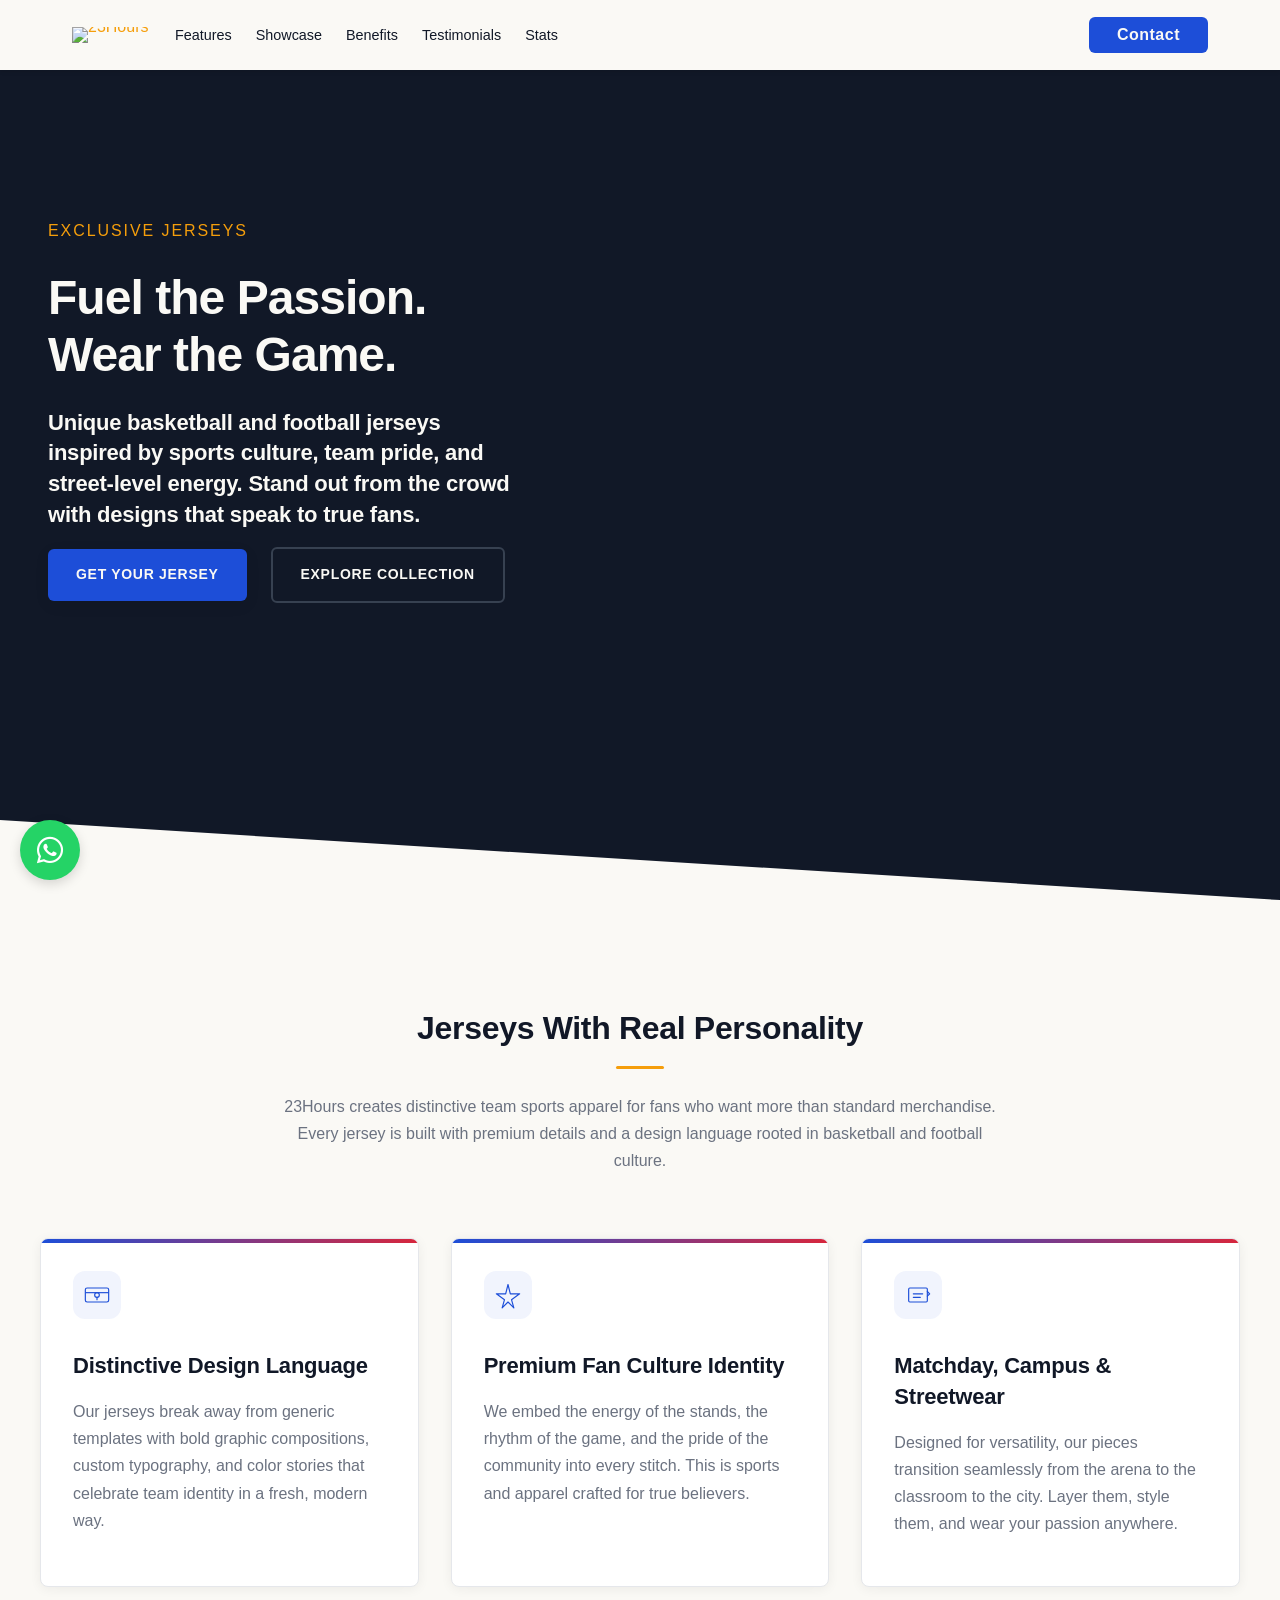
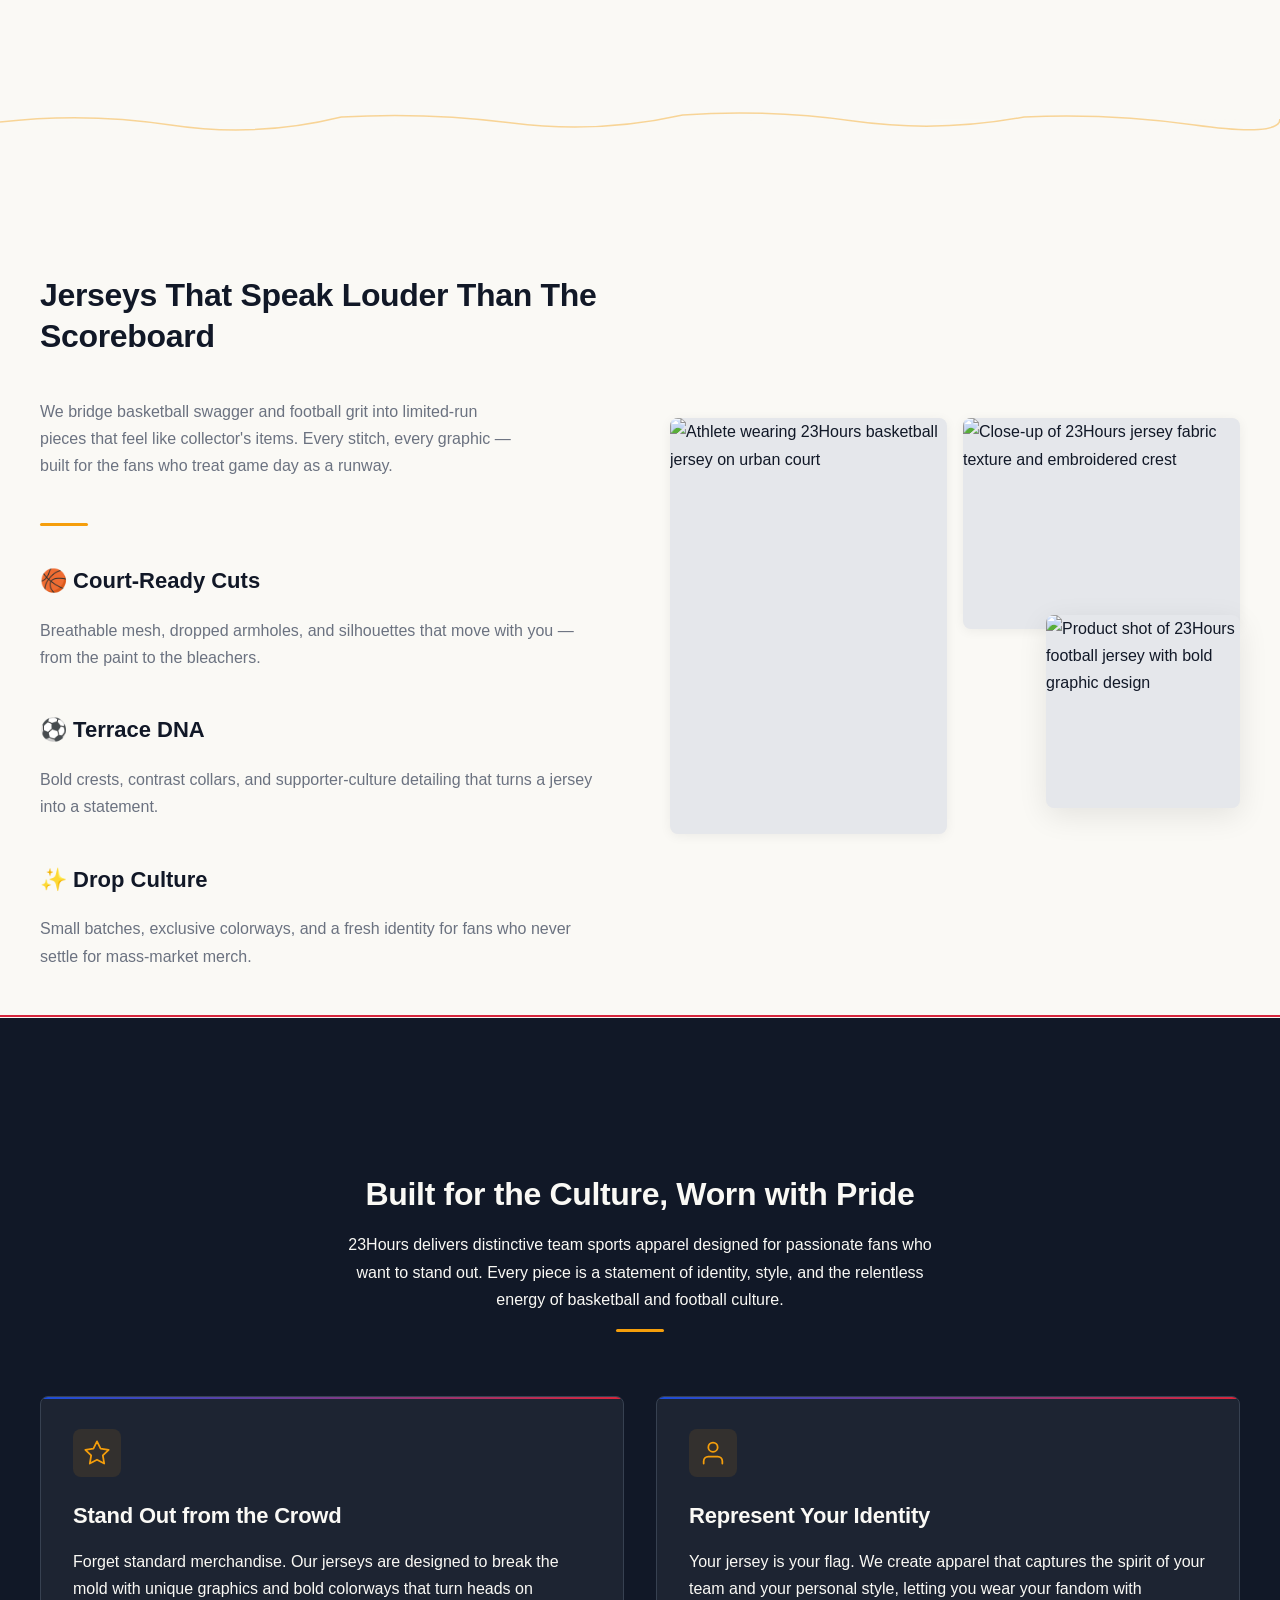
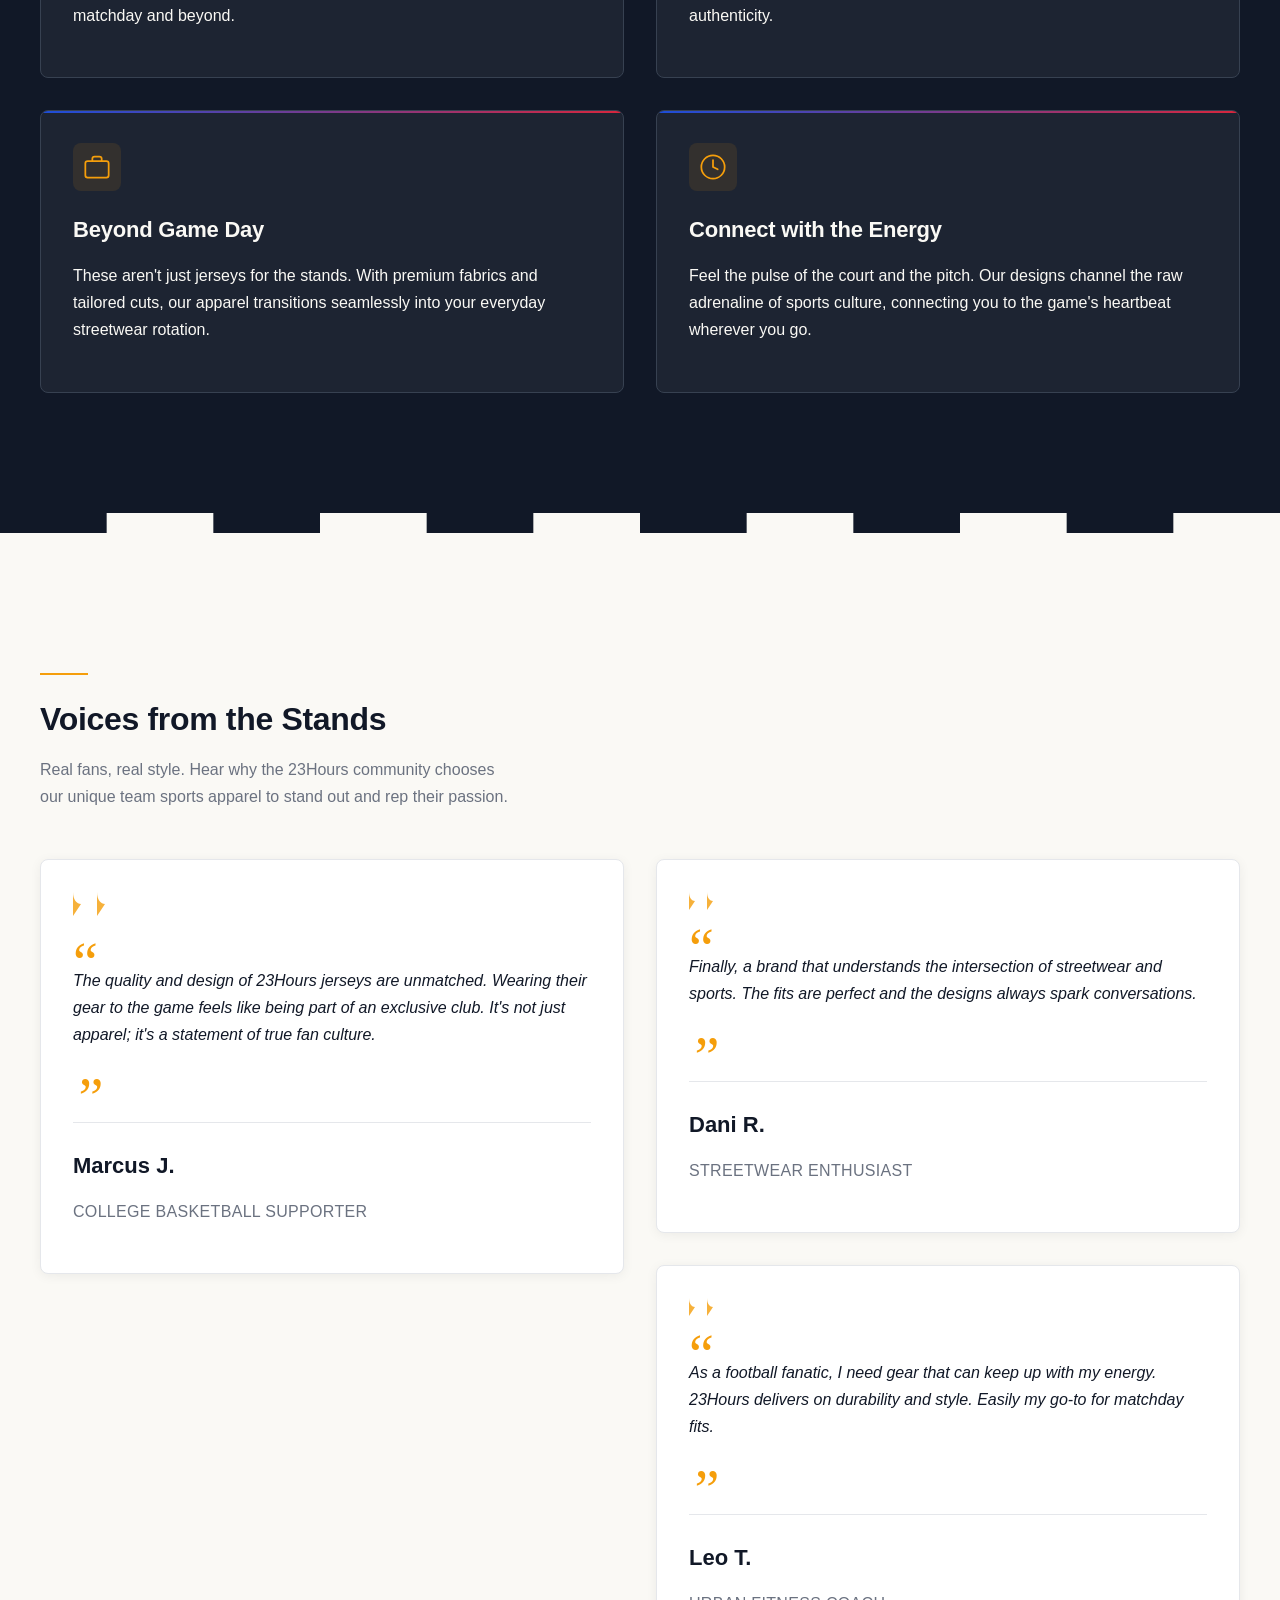
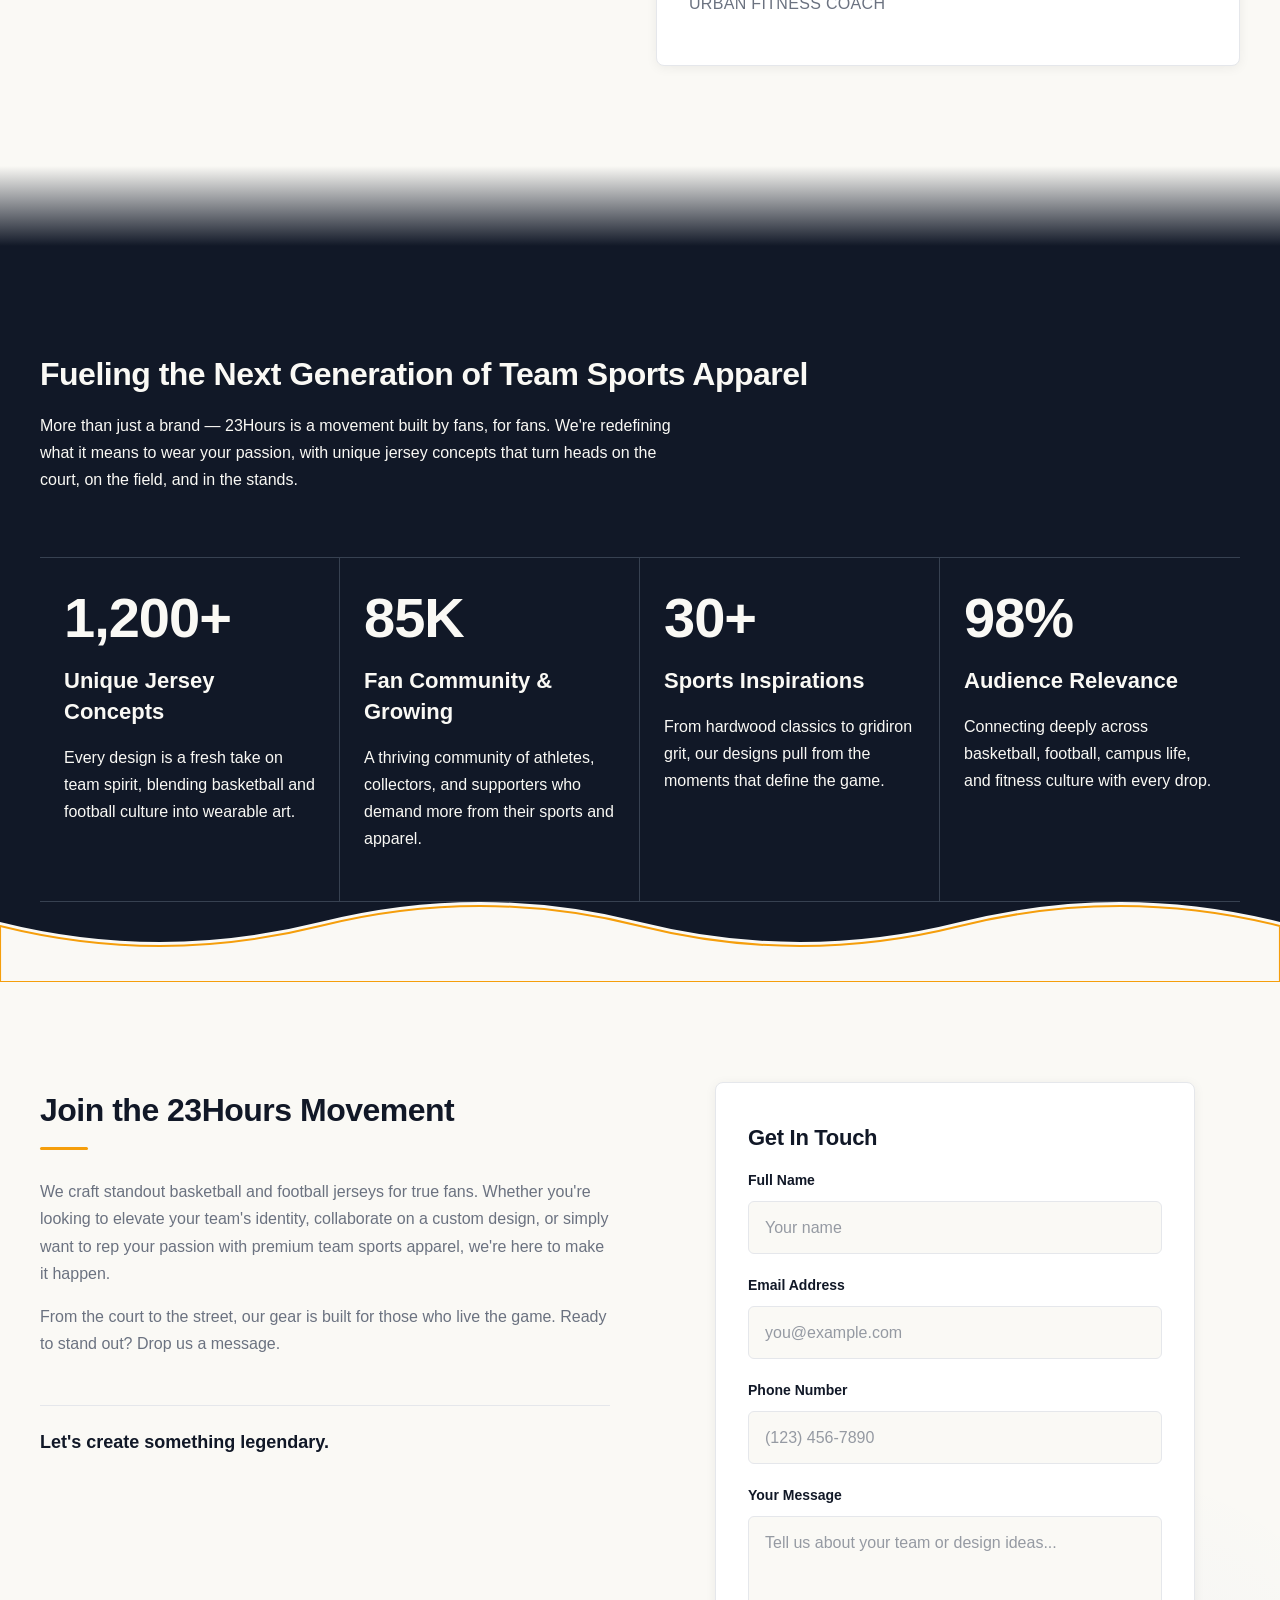
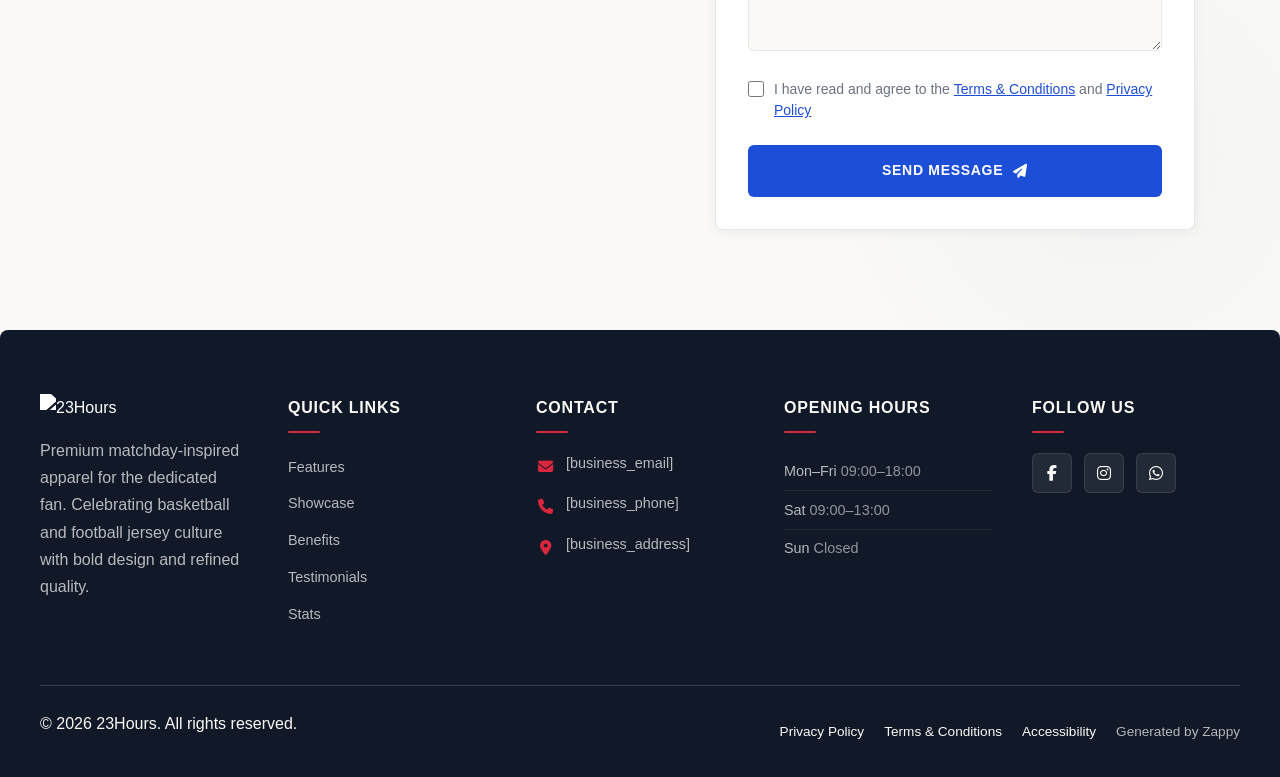
==== index.html @ e268e8c0 "Initial website commit" ====
<!DOCTYPE html>
<html lang="en">
<head>
    <meta charset="UTF-8">
    <meta name="viewport" content="width=device-width, initial-scale=1.0">
    <meta name="robots" content="index, follow">
    <title>Gear Up with Team Sports Apparel — 23Hours</title>
    <meta name="description" content="Unleash your team spirit with 23Hours&#39; bold basketball and football jerseys. Stand out with fan-driven designs that fuel your passion. Shop now and rep your squad!">
    <meta name="keywords" content="team sports apparel, fanzz sports apparel by lids, sports and apparel, travis mathew golf apparel, basketball jerseys">
    
    <!-- Favicons -->
    <link rel="icon" type="image/x-icon" href="/assets/favicon.ico">
    <link rel="icon" type="image/png" sizes="16x16" href="/assets/favicon-16x16.png">
    <link rel="icon" type="image/png" sizes="32x32" href="/assets/favicon-32x32.png">
    <link rel="icon" type="image/png" sizes="48x48" href="/assets/favicon-48x48.png">
    <link rel="icon" type="image/png" sizes="192x192" href="/assets/favicon-192x192.png">
    <link rel="icon" type="image/png" sizes="512x512" href="/assets/favicon-512x512.png">
    <link rel="apple-touch-icon" href="/assets/apple-touch-icon.png">
    <!-- Zappy Analytics -->
<script>
(function() {
  'use strict';
  
  // Configuration
  var config = {
    websiteId: '4b41fa43-9e15-44f8-9f4c-2091a1839f8e',
    apiUrl: 'https://api.zappy5.com/api/analytics/track',
    sessionDuration: 30 * 60 * 1000, // 30 minutes
    visitorDuration: 30 * 24 * 60 * 60 * 1000, // 30 days
    trackPageViews: true,
    trackClicks: true,
    trackFormSubmissions: true
  };
  
  // Generate or retrieve persistent visitor ID (30 days)
  function getVisitorId() {
    var visitorKey = 'zappy_visitor_' + config.websiteId;
    var visitor = null;
    
    try {
      visitor = localStorage.getItem(visitorKey);
      if (visitor) {
        var visitorData = JSON.parse(visitor);
        var now = Date.now();
        
        // Check if visitor ID is still valid (30 days)
        if (now - visitorData.created < config.visitorDuration) {
          // Update last seen timestamp
          visitorData.lastSeen = now;
          localStorage.setItem(visitorKey, JSON.stringify(visitorData));
          return visitorData.id;
        }
      }
    } catch (e) {
      console.warn('Zappy Analytics: LocalStorage not available');
    }
    
    // Generate new visitor ID
    var newVisitorId = 'zv_' + Date.now() + '_' + Math.random().toString(36).substr(2, 9);
    
    try {
      localStorage.setItem(visitorKey, JSON.stringify({
        id: newVisitorId,
        created: Date.now(),
        lastSeen: Date.now()
      }));
    } catch (e) {
      // Continue without local storage
    }
    
    return newVisitorId;
  }
  
  // Generate or retrieve session ID (30 minutes)
  function getSessionId() {
    var sessionKey = 'zappy_session_' + config.websiteId;
    var session = null;
    
    try {
      session = sessionStorage.getItem(sessionKey);
      if (session) {
        var sessionData = JSON.parse(session);
        var now = Date.now();
        
        // Check if session is still valid
        if (now - sessionData.timestamp < config.sessionDuration) {
          // Update timestamp
          sessionData.timestamp = now;
          sessionStorage.setItem(sessionKey, JSON.stringify(sessionData));
          return sessionData.id;
        }
      }
    } catch (e) {
      console.warn('Zappy Analytics: SessionStorage not available');
    }
    
    // Generate new session ID
    var newSessionId = 'zs_' + Date.now() + '_' + Math.random().toString(36).substr(2, 9);
    
    try {
      sessionStorage.setItem(sessionKey, JSON.stringify({
        id: newSessionId,
        timestamp: Date.now()
      }));
    } catch (e) {
      // Continue without session storage
    }
    
    return newSessionId;
  }
  
  var visitorId = getVisitorId();
  var sessionId = getSessionId();
  
  // Track an event
  function trackEvent(eventType, data) {
    data = data || {};
    
    var eventData = {
      website_id: config.websiteId,
      event_type: eventType,
      page_path: window.location.pathname,
      referrer: document.referrer || 'direct',
      visitor_id: visitorId,
      session_id: sessionId,
      metadata: data
    };
    
    // Use sendBeacon if available (better for page unload events)
    if (navigator.sendBeacon) {
      var blob = new Blob([JSON.stringify(eventData)], { type: 'application/json' });
      navigator.sendBeacon(config.apiUrl, blob);
    } else {
      // Fallback to fetch
      fetch(config.apiUrl, {
        method: 'POST',
        headers: {
          'Content-Type': 'application/json'
        },
        body: JSON.stringify(eventData),
        keepalive: true
      }).catch(function(error) {
        console.warn('Zappy Analytics: Failed to track event', error);
      });
    }
  }
  
  // Track page view
  if (config.trackPageViews) {
    trackEvent('pageview', {
      title: document.title,
      url: window.location.href
    });
  }
  
  // Track clicks on important elements
  if (config.trackClicks) {
    document.addEventListener('click', function(e) {
      var target = e.target;
      
      // Track button clicks (counted as actions)
      if (target.tagName === 'BUTTON' || target.closest('button')) {
        var button = target.tagName === 'BUTTON' ? target : target.closest('button');
        var clickMeta = {
          element: 'button',
          text: button.textContent.trim().substring(0, 100),
          id: button.id || null,
          class: button.className || null
        };
        
        trackEvent('click', clickMeta);
      }
      
      // Track link clicks (navigation - not counted as actions)
      else if (target.tagName === 'A' || target.closest('a')) {
        var link = target.tagName === 'A' ? target : target.closest('a');
        var navMeta = {
          element: 'link',
          text: link.textContent.trim().substring(0, 100),
          href: link.href,
          external: link.hostname !== window.location.hostname
        };
        
        trackEvent('navigation', navMeta);
      }
    }, true);
  }
  
  
  // Track form submissions
  if (config.trackFormSubmissions) {
    document.addEventListener('submit', function(e) {
      var form = e.target;
      
      trackEvent('form_submit', {
        form_id: form.id || null,
        form_name: form.name || null,
        form_action: form.action || null,
        form_method: form.method || 'GET'
      });
    }, true);
  }
  
  // Track time on page (send on page unload)
  var pageLoadTime = Date.now();
  
  window.addEventListener('beforeunload', function() {
    var timeOnPage = Math.floor((Date.now() - pageLoadTime) / 1000); // in seconds
    
    trackEvent('page_unload', {
      time_on_page: timeOnPage,
      page_path: window.location.pathname
    });
  });
  
  // Expose tracking function globally for custom events
  window.zappyAnalytics = {
    track: trackEvent,
    getVisitorId: function() { return visitorId; },
    getSessionId: function() { return sessionId; }
  };
  
})();
</script>
<!-- End Zappy Analytics -->
    <meta property="og:title" content="Gear Up with Team Sports Apparel — 23Hours">
    <meta property="og:description" content="Unleash your team spirit with 23Hours&#39; bold basketball and football jerseys. Stand out with fan-driven designs that fuel your passion. Shop now and rep your squad!">
    <meta name="twitter:card" content="summary_large_image">
    <meta name="twitter:title" content="Gear Up with Team Sports Apparel — 23Hours">
    <meta name="twitter:description" content="Unleash your team spirit with 23Hours&#39; bold basketball and football jerseys. Stand out with fan-driven designs that fuel your passion. Shop now and rep your squad!">
    <meta property="og:type" content="website">
  <meta property="og:locale" content="en_US">
  
  
  
  
  
  <link rel="stylesheet" href="https://cdnjs.cloudflare.com/ajax/libs/font-awesome/6.4.0/css/all.min.css">
  <style>
    .skip-link { position: absolute; top: 0; left: 0; transform: translateY(-200%); padding: 12px 18px; background: var(--bg-dark, #1a1a1a); color: var(--text-light, #fff); font-weight: 600; border-radius: 0 0 8px 0; z-index: 10000; }
    .skip-link:focus { transform: none; outline: 2px solid var(--ring, #fff); outline-offset: 2px; }
    :focus-visible { outline: 2px solid var(--ring, currentColor); outline-offset: 3px; }
  </style>


  
    <!-- Favicons -->
    <link rel="icon" type="image/x-icon" href="/assets/favicon.ico">
    <link rel="icon" type="image/png" sizes="16x16" href="/assets/favicon-16x16.png">
    <link rel="icon" type="image/png" sizes="32x32" href="/assets/favicon-32x32.png">
    <link rel="icon" type="image/png" sizes="48x48" href="/assets/favicon-48x48.png">
    <link rel="icon" type="image/png" sizes="192x192" href="/assets/favicon-192x192.png">
    <link rel="icon" type="image/png" sizes="512x512" href="/assets/favicon-512x512.png">
    <link rel="apple-touch-icon" href="/assets/apple-touch-icon.png">
    <!-- Cookie Consent -->
    <link rel="stylesheet" href="https://cdn.jsdelivr.net/npm/vanilla-cookieconsent@3/dist/cookieconsent.css">
    <script src="https://cdn.jsdelivr.net/npm/vanilla-cookieconsent@3/dist/cookieconsent.umd.js"></script>
    <!-- Mickidum Accessibility Toolbar -->
    <script src="https://cdn.jsdelivr.net/gh/mickidum/acc_toolbar/acctoolbar/acctoolbar.min.js"></script>
    <link rel="stylesheet" href="/styles.css">
    <script>window.ZAPPY_WEBSITE_ID = "4b41fa43-9e15-44f8-9f4c-2091a1839f8e"; window.ZAPPY_API_BASE = "https://api.zappy5.com";</script>

    <style id="zappy-dropdown-submenu-styles">
      /* ========== DESKTOP DROPDOWN SUBMENU STYLES ========== */
      /* Base styles for dropdown submenus - parent must be positioned */
      .nav-menu li:has(.sub-menu), nav li:has(.sub-menu), .navbar li:has(.sub-menu), #navMenu li:has(.sub-menu) { position: relative; }
      /* Submenu base - hidden by default */
      .nav-menu .sub-menu, nav .sub-menu, .navbar .sub-menu, #navMenu .sub-menu { display: block !important; position: absolute !important; top: 100%; left: 0; min-width: 220px; background: white; border-radius: 8px; box-shadow: 0 8px 25px rgba(0,0,0,0.15); padding: 8px 0; opacity: 0; visibility: hidden; transform: translateY(10px); transition: all 0.3s ease; z-index: 1000; list-style: none; pointer-events: none; }
      /* CRITICAL: Desktop hover styles to show dropdown */
      .nav-menu li:hover > .sub-menu, nav li:hover > .sub-menu, .navbar li:hover > .sub-menu, #navMenu li:hover > .sub-menu { opacity: 1 !important; visibility: visible !important; transform: translateY(0) !important; pointer-events: auto !important; }
      /* Submenu item styling */
      .sub-menu li { list-style: none; margin: 0; padding: 0; }
      .sub-menu a { display: block !important; padding: 10px 16px !important; color: var(--text-dark, #333) !important; font-weight: 500; text-decoration: none; white-space: nowrap; transition: background-color 0.2s; }
      .sub-menu .zappy-nav-child > a { padding-left: 28px !important; font-size: 0.9em !important; opacity: 0.85 !important; }
      [dir="rtl"] .sub-menu .zappy-nav-child > a, html[lang="he"] .sub-menu .zappy-nav-child > a, html[lang="ar"] .sub-menu .zappy-nav-child > a { padding-left: 10px !important; padding-right: 28px !important; }
      .sub-menu .zappy-nav-parent > a { font-weight: 600 !important; }
      .sub-menu a:hover { background-color: #f5f5f5; }
      /* RTL (Hebrew/Arabic) dropdown positioning */
      [dir="rtl"] .nav-menu .sub-menu, [dir="rtl"] nav .sub-menu, [dir="rtl"] .navbar .sub-menu, html[lang="he"] .nav-menu .sub-menu, html[lang="he"] nav .sub-menu, html[lang="he"] .navbar .sub-menu, html[lang="ar"] .nav-menu .sub-menu, html[lang="ar"] nav .sub-menu, html[lang="ar"] .navbar .sub-menu { left: auto !important; right: 0 !important; }
      /* Hide empty dropdown menus (exclude catalog sub-menus that use <a> children instead of <li>) */
      .sub-menu:empty, .sub-menu:not(:has(li:not(.zappy-hidden-menu-item))):not(:has(> a)), .sub-menu:not(:has(li)):not(:has(> a)) { display: none !important; opacity: 0 !important; visibility: hidden !important; pointer-events: none !important; }
      /* Desktop: show submenu on Menu Group hover */
      li:has(.menu-group-title):hover > .sub-menu { opacity: 1 !important; visibility: visible !important; transform: translateY(0) !important; pointer-events: auto !important; }
      /* Menu Group title styling */
      .nav-menu > li > .menu-group-title, #navMenu > li > .menu-group-title { display: inline-block; padding: 0.5rem 1rem; cursor: default; user-select: none; }
      
      /* ========== MOBILE SUBMENU STYLES ========== */
      @media (max-width: 768px) {
        .nav-menu .sub-menu, nav .sub-menu, .navbar .sub-menu, #navMenu .sub-menu { position: static !important; transform: none !important; box-shadow: none !important; background: transparent !important; max-height: 0; overflow: hidden; opacity: 0; visibility: hidden; transition: max-height 0.3s ease, opacity 0.3s ease; padding: 0 !important; border-radius: 0 !important; }
        .navbar .sub-menu.mobile-expanded, .nav-menu .sub-menu.mobile-expanded, #navMenu .sub-menu.mobile-expanded { max-height: none !important; overflow-y: visible !important; opacity: 1 !important; visibility: visible !important; padding: 8px 0 8px 16px !important; }
        [dir="rtl"] .sub-menu.mobile-expanded, html[lang="he"] .sub-menu.mobile-expanded { padding: 8px 16px 8px 0 !important; }
        /* Disable hover behavior on mobile */
        .nav-menu li:hover > .sub-menu, nav li:hover > .sub-menu, .navbar li:hover > .sub-menu, #navMenu li:hover > .sub-menu { opacity: 0; visibility: hidden; pointer-events: none; }
        .nav-menu li > .sub-menu.mobile-expanded, nav li > .sub-menu.mobile-expanded, .navbar li > .sub-menu.mobile-expanded, #navMenu li > .sub-menu.mobile-expanded { opacity: 1 !important; visibility: visible !important; pointer-events: auto !important; }
        .nav-menu li:has(.sub-menu), nav li:has(.sub-menu), .navbar li:has(.sub-menu), #navMenu li:has(.sub-menu) { display: flex !important; flex-wrap: wrap !important; align-items: center !important; position: relative !important; min-height: 44px !important; }
        .nav-menu li:has(.sub-menu) > a, nav li:has(.sub-menu) > a, .navbar li:has(.sub-menu) > a, #navMenu li:has(.sub-menu) > a { flex: 1 !important; min-width: 0 !important; }
        .nav-menu li:has(.sub-menu) > .menu-group-title, nav li:has(.sub-menu) > .menu-group-title, .navbar li:has(.sub-menu) > .menu-group-title, #navMenu li:has(.sub-menu) > .menu-group-title { flex: 1 !important; min-width: 0 !important; padding: 0 !important; line-height: inherit !important; }
        .nav-menu li:has(.sub-menu) > .sub-menu, nav li:has(.sub-menu) > .sub-menu, .navbar li:has(.sub-menu) > .sub-menu, #navMenu li:has(.sub-menu) > .sub-menu { flex-basis: 100% !important; width: 100% !important; }
        .nav-menu li:has(.sub-menu) > a [class*="chevron"], .nav-menu li:has(.sub-menu) > a [class*="arrow"], .nav-menu li:has(.sub-menu) > a .fa-chevron-down, .nav-menu li:has(.sub-menu) > a .fa-angle-down, nav li:has(.sub-menu) > a [class*="chevron"], nav li:has(.sub-menu) > a [class*="arrow"], #navMenu li:has(.sub-menu) > a [class*="chevron"], #navMenu li:has(.sub-menu) > a [class*="arrow"] { display: none !important; visibility: hidden !important; }
        .mobile-submenu-toggle { display: flex !important; align-items: center !important; justify-content: center !important; width: 44px !important; height: auto !important; background: transparent !important; border: none !important; cursor: pointer !important; color: var(--text-dark) !important; position: static !important; flex-shrink: 0 !important; align-self: stretch !important; z-index: 2 !important; padding: 0 !important; margin: 0 !important; }
        .mobile-submenu-toggle::after { content: '' !important; width: 0 !important; height: 0 !important; border-left: 6px solid transparent !important; border-right: 6px solid transparent !important; border-top: 7px solid currentColor !important; transition: transform 0.3s ease !important; }
        .mobile-submenu-toggle.expanded::after { transform: rotate(180deg) !important; }
        .sub-menu a { padding: 10px 0 !important; display: block !important; color: var(--text-dark) !important; white-space: normal !important; }
        .sub-menu .zappy-nav-child > a { padding-left: 28px !important; font-size: 0.9em !important; opacity: 0.85 !important; }
        [dir="rtl"] .sub-menu .zappy-nav-child > a, html[lang="he"] .sub-menu .zappy-nav-child > a, html[lang="ar"] .sub-menu .zappy-nav-child > a { padding-left: 0 !important; padding-right: 28px !important; }
        .sub-menu .zappy-nav-parent > a { font-weight: 600 !important; }
        .nav-menu.active, #navMenu.active { max-width: 100vw !important; overflow-x: hidden !important; box-sizing: border-box !important; }
        .navbar .sub-menu li a, nav.navbar .sub-menu li a, .zappy-products-dropdown .sub-menu a { color: var(--text-dark) !important; }
      }
      @media (min-width: 769px) { .mobile-submenu-toggle { display: none !important; } }
    </style>

    <style id="zappy-widget-visibility">
      html[dir="rtl"] .whatsapp-float { right: 20px !important; left: auto !important; }
      html[dir="ltr"] .whatsapp-float, html:not([dir]) .whatsapp-float { left: 20px !important; right: auto !important; }
      html[dir="rtl"] #mic-access-tool-general-button, html[dir="rtl"] .mic-access-tool-general-button,
      html[dir="rtl"] #mic-init-access-tool .mic-access-tool-general-button,
      html[dir="rtl"] #mic-init-access-tool #mic-access-tool-general-button,
      html[dir="rtl"] ._access-icon { left: 20px !important; right: auto !important; }
      html[dir="ltr"] #mic-access-tool-general-button, html[dir="ltr"] .mic-access-tool-general-button,
      html[dir="ltr"] #mic-init-access-tool .mic-access-tool-general-button,
      html[dir="ltr"] #mic-init-access-tool #mic-access-tool-general-button,
      html[dir="ltr"] ._access-icon,
      html:not([dir]) #mic-access-tool-general-button, html:not([dir]) .mic-access-tool-general-button,
      html:not([dir]) #mic-init-access-tool .mic-access-tool-general-button,
      html:not([dir]) #mic-init-access-tool #mic-access-tool-general-button,
      html:not([dir]) ._access-icon { right: 20px !important; left: auto !important; }
      @media (max-width: 768px) { .whatsapp-float { display: flex !important; } }
      @media (min-width: 769px) { .whatsapp-float { display: flex !important; } }
      @media (max-width: 768px) {
        #mic-access-tool-general-button, .mic-access-tool-general-button,
        #mic-init-access-tool .mic-access-tool-general-button, #mic-init-access-tool #mic-access-tool-general-button,
        ._access-icon { display: flex !important; visibility: visible !important; opacity: 1 !important; pointer-events: auto !important; }
        #mic-access-tool-box.opened-mic-access-tool, .mic-access-tool-box.opened-mic-access-tool,
        #mic-init-access-tool #mic-access-tool-box.opened-mic-access-tool {
          visibility: visible !important; opacity: 1 !important; pointer-events: auto !important;
        }
      }
      @media (min-width: 769px) {
        #mic-access-tool-general-button, .mic-access-tool-general-button,
        #mic-init-access-tool .mic-access-tool-general-button, #mic-init-access-tool #mic-access-tool-general-button,
        ._access-icon { display: flex !important; visibility: visible !important; opacity: 1 !important; pointer-events: auto !important; }
        #mic-access-tool-box.opened-mic-access-tool, .mic-access-tool-box.opened-mic-access-tool,
        #mic-init-access-tool #mic-access-tool-box.opened-mic-access-tool {
          visibility: visible !important; opacity: 1 !important; pointer-events: auto !important;
        }
      }
    </style>
</head>
<body>
<a class="skip-link" href="#main">Skip to main content</a>
  <nav class="navbar">
  <button class="mobile-toggle" id="mobileToggle" aria-label="Menu">
    <svg class="hamburger-icon" width="24" height="24" viewBox="0 0 24 24" fill="none">
      <path d="M3 12h18M3 6h18M3 18h18" stroke="currentColor" stroke-width="2" stroke-linecap="round"/>
    </svg>
    <svg class="close-icon" width="24" height="24" viewBox="0 0 24 24" fill="none" style="display: none;">
      <path d="M18 6L6 18M6 6l12 12" stroke="currentColor" stroke-width="2" stroke-linecap="round"/>
    </svg>
  </button>
  
  <button class="phone-header-btn" data-phone="+1 (555) 123-4567" aria-label="Call">
    <svg width="20" height="20" viewBox="0 0 24 24" fill="currentColor">
      <path d="M22 16.92v3a2 2 0 0 1-2.18 2 19.79 19.79 0 0 1-8.63-3.07 19.5 19.5 0 0 1-6-6 19.79 19.79 0 0 1-3.07-8.67A2 2 0 0 1 4.11 2h3a2 2 0 0 1 2 1.72 12.84 12.84 0 0 0 .7 2.81 2 2 0 0 1-.45 2.11L8.09 9.91a16 16 0 0 0 6 6l1.27-1.27a2 2 0 0 1 2.11-.45 12.84 12.84 0 0 0 2.81.7A2 2 0 0 1 22 16.92z"/>
    </svg>
  </button>

  <div class="nav-container">
    <div class="nav-brand">
      <a href="/" class="logo-link"><img class="logo" src="/assets/site-home-image-1.webp" alt="23Hours"></a>
    </div>
    
    <ul class="nav-menu" id="navMenu"><li><a href="#features">Features</a></li><li><a href="#showcase">Showcase</a></li><li><a href="#benefits">Benefits</a></li><li><a href="#testimonials">Testimonials</a></li><li><a href="#stats">Stats</a></li><li class="mobile-contact-link nav-cta-mobile-item"><a href="#contact" class="nav-cta-btn">Contact</a></li></ul>
    
    <div class="nav-cta-container">
      <a href="#contact" class="nav-cta-btn">Contact</a>
    </div>
  </div>
</nav>
<script>

// Navbar Mobile Menu Toggle and Contrast Fix
(function() {
  // Use 'load' event instead of 'DOMContentLoaded' to ensure we run AFTER all other scripts
  window.addEventListener('load', function() {
    
    // FIX MOBILE BUTTON CONTRAST
    // Detect navbar background color and apply contrasting color to mobile buttons
    const navbar = document.querySelector('.navbar, nav, header');
    if (!navbar) {
      console.log('[Navbar] Navbar element not found');
      return;
    }
    
    // DECLARE VARIABLES EARLY to avoid Temporal Dead Zone errors
    // These are used in multiple places below
    let mobileToggle = document.getElementById('mobileToggle') ||
                       document.querySelector('.mobile-toggle') ||
                       document.querySelector('.hamburger') ||
                       document.querySelector('.hamburger-menu') ||
                       document.querySelector('.menu-toggle') ||
                       document.querySelector('.burger-menu') ||
                       document.querySelector('[aria-label="Menu"]') ||
                       document.querySelector('[aria-label="תפריט"]');
    
    const phoneBtn = document.querySelector('.phone-header-btn');
    
    const computedStyle = window.getComputedStyle(navbar);
    let bgColor = computedStyle.backgroundColor;
    
    console.log('[Navbar] Initial navbar background:', bgColor);
    
    // Check if background is transparent or rgba with 0 alpha
    const isTransparent = bgColor === 'transparent' || 
                         bgColor === 'rgba(0, 0, 0, 0)' ||
                         (bgColor.startsWith('rgba') && bgColor.includes(', 0)'));
    
    if (isTransparent) {
      // Check for background-image or gradient
      const bgImage = computedStyle.backgroundImage;
      if (bgImage && bgImage !== 'none') {
        console.log('[Navbar] Navbar has background image/gradient, using dark text');
        bgColor = 'rgb(240, 240, 240)'; // Assume light background
      } else {
        // Transparent navbar - check body background
        const bodyBg = window.getComputedStyle(document.body).backgroundColor;
        console.log('[Navbar] Navbar transparent, using body background:', bodyBg);
        bgColor = bodyBg;
      }
    }
    
    // Calculate luminance to determine if background is light or dark
    const rgb = bgColor.match(/\d+/g);
    if (rgb && rgb.length >= 3) {
      const r = parseInt(rgb[0]);
      const g = parseInt(rgb[1]);
      const b = parseInt(rgb[2]);
      const luminance = (0.299 * r + 0.587 * g + 0.114 * b) / 255;
      
      // Mobile button colors are set by Claude's AI-generated CSS (same as .nav-menu a)
      // No dynamic color overrides needed - colors come from the generated navbar CSS
      console.log('[Navbar] Mobile button colors preserved from Claude CSS (luminance:', luminance.toFixed(2) + ')');
      
      // FIX ICON SIZES - Ensure SVGs are properly sized and visible
      // INJECT CRITICAL CSS TO OVERRIDE ANY CONFLICTING RULES
      const criticalCSS = document.createElement('style');
      criticalCSS.id = 'zappy-mobile-nav-fix';
      const htmlLang = document.documentElement.lang || 'en';
      const htmlDir = document.documentElement.dir || 'ltr';
      // Check both dir attribute AND lang for RTL detection
      // dir="rtl" is the most reliable indicator
      const isRTL = htmlDir === 'rtl' || htmlLang === 'he' || htmlLang === 'ar';
      
      criticalCSS.textContent = `
        /* Hide mobile buttons on desktop, show only on mobile */
        @media (min-width: 769px) {
          .mobile-toggle,
          .phone-header-btn {
            display: none !important;
          }
        }
        
        /* Show and position mobile buttons correctly on mobile */
        @media (max-width: 768px) {
          .navbar,
          nav.navbar {
            min-height: 70px !important;
          }

          .mobile-toggle,
          .phone-header-btn {
            position: absolute !important;
            top: 0 !important;
            bottom: 0 !important;
            margin-top: auto !important;
            margin-bottom: auto !important;
            transform: none !important;
            z-index: 1001 !important;
            display: flex !important;
            align-items: center !important;
            justify-content: center !important;
            width: 36px !important;
            height: 36px !important;
            border-radius: 50% !important;
            border: none !important;
            cursor: pointer !important;
            padding: 6px !important;
            background: none !important;
            color: var(--nav-text, var(--text-dark)) !important;
            touch-action: manipulation !important;
            -webkit-tap-highlight-color: transparent !important;
          }

          html[data-zappy-site-type="ecommerce"] .phone-header-btn,
          body[data-zappy-site-type="ecommerce"] .phone-header-btn,
          html[data-zappy-site-type="ecommerce"] header .phone-header-btn,
          html[data-zappy-site-type="ecommerce"] nav .phone-header-btn {
            display: none !important;
            visibility: hidden !important;
            width: 0 !important;
            height: 0 !important;
            min-width: 0 !important;
            overflow: hidden !important;
          }
          
          /* LTR positioning (default): hamburger LEFT, phone RIGHT */
          html:not([dir="rtl"]):not([lang="he"]):not([lang="ar"]) .mobile-toggle,
          html[dir="ltr"] .mobile-toggle {
            left: 12px !important;
            right: auto !important;
          }
          html:not([dir="rtl"]):not([lang="he"]):not([lang="ar"]) .phone-header-btn,
          html[dir="ltr"] .phone-header-btn {
            right: 12px !important;
            left: auto !important;
          }
          
          /* RTL positioning: hamburger RIGHT, phone LEFT */
          html[dir="rtl"] .mobile-toggle,
          html[lang="he"] .mobile-toggle,
          html[lang="ar"] .mobile-toggle {
            right: 12px !important;
            left: auto !important;
          }
          html[dir="rtl"] .phone-header-btn,
          html[lang="he"] .phone-header-btn,
          html[lang="ar"] .phone-header-btn {
            left: 12px !important;
            right: auto !important;
          }
          
          /* CRITICAL: Ensure nav-container has min-height on mobile */
          /* All children are positioned absolutely/fixed on mobile, so height:auto collapses to 0 */
          .nav-container {
            min-height: 70px !important;
            position: relative !important;
          }
          
          /* Ensure SVG icons are properly sized and inherit color */
          .mobile-toggle svg,
          .phone-header-btn svg {
            width: 24px !important;
            height: 24px !important;
            /* Don't force display - let JavaScript control hamburger/close toggle */
          }
          
          /* Reset nav-cta-container on mobile - remove desktop box-shadow/padding */
          /* that creates a visible ghost box when CTA button is hidden */
          .nav-cta-container {
            box-shadow: none !important;
            padding: 0 !important;
          }
          
          /* Hide nav-cta-container entirely on mobile when there's no lang-switcher */
          /* (only the CTA button is inside, and it's hidden on mobile) */
          .nav-cta-container:not(:has(.lang-switcher)) {
            display: none !important;
          }
          
          /* CRITICAL: Prevent hero image fade gradient from bleeding over headline text */
          /* The .image-fade-gradient has bottom: -30px (extends below parent) */
          /* On mobile stacked layout, this overlaps the h1 text below the image */
          .hero-image-column {
            overflow: hidden !important;
          }
          .image-fade-gradient {
            bottom: 0 !important;
          }
          
          /* Hide desktop language switcher on mobile - hamburger menu handles it */
          /* High specificity to override stored CSS */
          .lang-switcher,
          .nav-cta-container .lang-switcher,
          .nav-container .lang-switcher,
          .navbar .lang-switcher,
          .navbar .nav-cta-container .lang-switcher {
            display: none !important;
          }
        }
      `;
      
      // Remove existing fix if present and inject new one
      const existing = document.getElementById('zappy-mobile-nav-fix');
      if (existing) existing.remove();
      document.head.appendChild(criticalCSS);
      
      console.log('[Navbar] Critical CSS injected for mobile nav positioning');
      
      // ONLY apply inline positioning styles on mobile viewport
      // On desktop, the CSS handles hiding these buttons with display: none
      // Inline styles were breaking desktop layout by overriding CSS
      const isMobileViewport = window.innerWidth <= 768;
      
      if (mobileToggle) {
        // Icon sizing applies to all viewports for consistency
        const hamburgerIcon = mobileToggle.querySelector('.hamburger-icon');
        const closeIcon = mobileToggle.querySelector('.close-icon');
        
        if (hamburgerIcon) {
          hamburgerIcon.style.setProperty('width', '24px', 'important');
          hamburgerIcon.style.setProperty('height', '24px', 'important');
          hamburgerIcon.style.setProperty('display', 'block', 'important'); // Show hamburger by default
        }
        if (closeIcon) {
          closeIcon.style.setProperty('width', '24px', 'important');
          closeIcon.style.setProperty('height', '24px', 'important');
          closeIcon.style.setProperty('display', 'none', 'important'); // Hide close icon by default
        }
        
        // ONLY set positioning inline styles on mobile
        if (isMobileViewport) {
          mobileToggle.style.setProperty('position', 'absolute', 'important');
          mobileToggle.style.setProperty('top', '0', 'important');
          mobileToggle.style.setProperty('bottom', '0', 'important');
          mobileToggle.style.setProperty('margin-top', 'auto', 'important');
          mobileToggle.style.setProperty('margin-bottom', 'auto', 'important');
          mobileToggle.style.setProperty('transform', 'none', 'important');
          mobileToggle.style.setProperty('z-index', '1001', 'important');
          
          // Clear any inline left/right so CSS can take over based on html[dir]
          mobileToggle.style.removeProperty('left');
          mobileToggle.style.removeProperty('right');
          
          console.log('[Navbar] Mobile toggle positioning applied (mobile viewport)');
        } else {
          // On desktop, clear any positioning styles to let CSS handle it
          mobileToggle.style.removeProperty('position');
          mobileToggle.style.removeProperty('top');
          mobileToggle.style.removeProperty('transform');
          mobileToggle.style.removeProperty('z-index');
          mobileToggle.style.removeProperty('left');
          mobileToggle.style.removeProperty('right');
          console.log('[Navbar] Desktop viewport - cleared mobile toggle inline positioning');
        }
      }
      
      if (phoneBtn) {
        // Icon sizing applies to all viewports
        const phoneIcon = phoneBtn.querySelector('svg');
        if (phoneIcon) {
          phoneIcon.style.width = '24px';
          phoneIcon.style.height = '24px';
          phoneIcon.setAttribute('width', '24');
          phoneIcon.setAttribute('height', '24');
        }
        
        // ONLY set positioning inline styles on mobile
        if (isMobileViewport) {
          phoneBtn.style.setProperty('position', 'absolute', 'important');
          phoneBtn.style.setProperty('top', '0', 'important');
          phoneBtn.style.setProperty('bottom', '0', 'important');
          phoneBtn.style.setProperty('margin-top', 'auto', 'important');
          phoneBtn.style.setProperty('margin-bottom', 'auto', 'important');
          phoneBtn.style.setProperty('transform', 'none', 'important');
          phoneBtn.style.setProperty('z-index', '1001', 'important');
          
          // Clear any inline left/right so CSS can take over based on html[dir]
          phoneBtn.style.removeProperty('left');
          phoneBtn.style.removeProperty('right');
          
          console.log('[Navbar] Phone button positioning applied (mobile viewport)');
        } else {
          // On desktop, clear any positioning styles to let CSS handle it
          phoneBtn.style.removeProperty('position');
          phoneBtn.style.removeProperty('top');
          phoneBtn.style.removeProperty('transform');
          phoneBtn.style.removeProperty('z-index');
          phoneBtn.style.removeProperty('left');
          phoneBtn.style.removeProperty('right');
          console.log('[Navbar] Desktop viewport - cleared phone button inline positioning');
        }
      }
    } else {
      console.log('[Navbar] Could not parse background color:', bgColor);
    }
    
    // MOBILE MENU TOGGLE
    // Re-query in case DOM changed (mobileToggle already declared at top of function)
    mobileToggle = document.getElementById('mobileToggle') ||
                   document.querySelector('.mobile-toggle') ||
                   document.querySelector('.hamburger') ||
                   document.querySelector('.hamburger-menu') ||
                   document.querySelector('.menu-toggle') ||
                   document.querySelector('.burger-menu') ||
                   document.querySelector('[aria-label="Menu"]') ||
                   document.querySelector('[aria-label="תפריט"]');
    
    // EXPANDED SEARCH: Find nav menu by ID or class
    const navMenu = document.getElementById('navMenu') ||
                  document.querySelector('.nav-menu') ||
                  document.querySelector('.nav-links') ||
                  document.querySelector('nav ul:not(.submenu)');
    
    if (!mobileToggle || !navMenu) {
      console.log('[Navbar] Mobile toggle or menu not found:', { toggle: !!mobileToggle, menu: !!navMenu });
      return;
    }
    
    // Ensure navMenu has ID for CSS targeting
    if (!navMenu.id) {
      navMenu.id = 'navMenu';
    }
    
    console.log('[Navbar] Initializing mobile menu...');
    
    // Remove any existing event listeners by cloning the button
    const newToggle = mobileToggle.cloneNode(true);
    mobileToggle.parentNode.replaceChild(newToggle, mobileToggle);
    
    // Toggle menu handler (shared by click and touchend)
    function handleToggle(e) {
      e.preventDefault();
      e.stopPropagation();
      
      const hamburgerIcon = newToggle.querySelector('.hamburger-icon');
      const closeIcon = newToggle.querySelector('.close-icon');
      const isActive = navMenu.classList.contains('active');
      
      if (isActive) {
        // Close menu
        navMenu.classList.remove('active');
        if (hamburgerIcon) hamburgerIcon.style.setProperty('display', 'block', 'important');
        if (closeIcon) closeIcon.style.setProperty('display', 'none', 'important');
        document.body.style.overflow = '';
        document.body.classList.remove('menu-open');
        console.log('[Navbar] Menu closed');
      } else {
        // Open menu
        navMenu.classList.add('active');
        if (hamburgerIcon) hamburgerIcon.style.setProperty('display', 'none', 'important');
        if (closeIcon) closeIcon.style.setProperty('display', 'block', 'important');
        document.body.style.overflow = 'hidden';
        document.body.classList.add('menu-open');
        console.log('[Navbar] Menu opened');
      }
    }
    
    // Use click for desktop/emulation and touchend as iOS Safari fallback.
    // Prevent double-fire with a timestamp guard.
    var lastToggleTime = 0;
    function guardedToggle(e) {
      var now = Date.now();
      if (now - lastToggleTime < 300) return;
      lastToggleTime = now;
      handleToggle(e);
    }
    
    newToggle.addEventListener('click', guardedToggle);
    newToggle.addEventListener('touchend', guardedToggle);

    // Close the full-screen overlay menu on Escape
    document.addEventListener('keydown', function(e) {
      if ((e.key === 'Escape' || e.key === 'Esc') && navMenu.classList.contains('active')) {
        const hamburgerIcon = newToggle.querySelector('.hamburger-icon');
        const closeIcon = newToggle.querySelector('.close-icon');
        navMenu.classList.remove('active');
        if (hamburgerIcon) hamburgerIcon.style.setProperty('display', 'block', 'important');
        if (closeIcon) closeIcon.style.setProperty('display', 'none', 'important');
        document.body.style.overflow = '';
        document.body.classList.remove('menu-open');
        console.log('[Navbar] Menu closed (Escape)');
      }
    });
    
    // Close menu when clicking nav links (but NOT dropdown toggles)
    const navLinks = navMenu.querySelectorAll('a');
    navLinks.forEach(function(link) {
      link.addEventListener('click', function() {
        // Don't close if it's a dropdown child (unless it's a real navigation link)
        if (this.getAttribute('href') === '#') return;
        
        const hamburgerIcon = newToggle.querySelector('.hamburger-icon');
        const closeIcon = newToggle.querySelector('.close-icon');
        
        navMenu.classList.remove('active');
        if (hamburgerIcon) hamburgerIcon.style.setProperty('display', 'block', 'important');
        if (closeIcon) closeIcon.style.setProperty('display', 'none', 'important');
        document.body.style.overflow = '';
        document.body.classList.remove('menu-open');
        console.log('[Navbar] Menu closed (link clicked)');
      });
    });
    
    // DROPDOWN MENU TOGGLE (for mobile and touch devices)
    var dropdownToggles = navMenu.querySelectorAll('.dropdown-toggle');
    dropdownToggles.forEach(function(toggle) {
      toggle.addEventListener('click', function(e) {
        e.preventDefault();
        e.stopPropagation();
        var parent = this.closest('.nav-dropdown');
        if (!parent) return;
        
        // Close other open dropdowns at the same level
        var siblings = parent.parentNode.querySelectorAll('.nav-dropdown.open');
        siblings.forEach(function(sib) {
          if (sib !== parent) sib.classList.remove('open');
        });
        
        parent.classList.toggle('open');
        console.log('[Navbar] Dropdown toggled:', parent.classList.contains('open') ? 'open' : 'closed');
      });
    });
    
    // Close dropdowns when clicking outside
    document.addEventListener('click', function(e) {
      if (!e.target.closest('.nav-dropdown')) {
        var openDropdowns = document.querySelectorAll('.nav-dropdown.open');
        openDropdowns.forEach(function(dd) { dd.classList.remove('open'); });
      }
    });
    
    console.log('[Navbar] Dropdown handlers initialized for ' + dropdownToggles.length + ' dropdowns');
    
    // Phone button functionality (phoneBtn already declared at top of function)
    if (phoneBtn) {
      phoneBtn.addEventListener('click', function() {
        // Get phone number from placeholder in page or use default
        const phoneLinks = document.querySelectorAll('a[href^="tel:"]');
        const phoneNumber = phoneLinks.length > 0 
          ? phoneLinks[0].getAttribute('href').replace('tel:', '')
          : '[business_phone]';
        
        window.location.href = 'tel:' + phoneNumber;
        console.log('[Navbar] Phone button clicked');
      });
    }
    
    console.log('[Navbar] Mobile menu initialized successfully');
    
    // WhatsApp button visibility is now controlled via CSS (siteSettings).
    // No JS-based desktop hiding — the button is visible on both mobile and desktop by default.
  });
})();

</script>
  
  <main id="main">
    <section data-band-index="0" id="hero" class="home-hero-section" data-layout-spec="Home-hero" data-hero-treatment="fade-bleed" style="--hero-fade-color: var(--bg-dark);" data-hero-type="fullscreen-scrim">
  <img loading="eager" fetchpriority="high" class="hero-fade-img" data-hero-bg="true" data-placeholder="home-hero-image-1" data-context="A realistic athlete model wearing a standout 23Hours basketball jersey with bold team-inspired design, standing in a bright stadium tunnel with dramatic lighting, urban court atmosphere, aspirational sports editorial style" width="1200" height="600" src="/assets/site-home-hero-image-1.webp" alt="Athlete wearing 23Hours exclusive basketball jersey in stadium tunnel">

  <div class="hero-fade-content">
    <p class="hero-eyebrow">Exclusive Jerseys</p>
    <h1 class="display-xl">Fuel the Passion.<br>Wear the Game.</h1>
    <h3 class="hero-subtitle">Unique basketball and football jerseys inspired by sports culture, team pride, and street-level energy. Stand out from the crowd with designs that speak to true fans.</h3>
    <div class="hero-cta-row">
      <a href="#contact" class="btn-primary">Get Your Jersey</a>
      <a href="#featured-collection" class="btn-ghost">Explore Collection</a>
    </div>
  </div>

  <div class="home-hero-divider-wrapper">
    <svg data-no-icon-edit="true" aria-hidden="true" viewBox="0 0 1200 80" preserveAspectRatio="none" xmlns="http://www.w3.org/2000/svg">
      <path d="M0,80 L0,0 L1200,80 L1200,80 Z" fill="var(--bg-light)"/>
    </svg>
  </div>
</section>

<section data-band-index="1" id="features" class="home-features-section" data-layout-spec="Home-features">
  <div class="home-features-section__container">
    <!-- Intro Block -->
    <div class="home-features-section__intro">
      <h2 class="home-features-section__title">Jerseys With Real Personality</h2>
      <div class="home-features-section__accent-line" aria-hidden="true"></div>
      <p class="home-features-section__subtitle">23Hours creates distinctive team sports apparel for fans who want more than standard merchandise. Every jersey is built with premium details and a design language rooted in basketball and football culture.</p>
    </div>

    <!-- Feature Cards Grid -->
    <div class="home-features-section__grid">
      <!-- Card 1 -->
      <article class="home-features-section__card">
        <div class="home-features-section__card-icon-wrapper">
          <svg class="home-features-section__card-icon" data-element-type="icon" data-icon-type="svg" viewBox="0 0 48 48" fill="none" xmlns="http://www.w3.org/2000/svg">
            <rect x="4" y="12" width="40" height="24" rx="3" stroke="currentColor" stroke-width="2"/>
            <path d="M4 20H44" stroke="currentColor" stroke-width="2"/>
            <circle cx="24" cy="24" r="4" stroke="currentColor" stroke-width="2"/>
            <path d="M24 28V32" stroke="currentColor" stroke-width="2" stroke-linecap="round"/>
          </svg>
        </div>
        <h3 class="home-features-section__card-title">Distinctive Design Language</h3>
        <p class="home-features-section__card-text">Our jerseys break away from generic templates with bold graphic compositions, custom typography, and color stories that celebrate team identity in a fresh, modern way.</p>
      </article>

      <!-- Card 2 -->
      <article class="home-features-section__card">
        <div class="home-features-section__card-icon-wrapper">
          <svg class="home-features-section__card-icon" data-element-type="icon" data-icon-type="svg" viewBox="0 0 48 48" fill="none" xmlns="http://www.w3.org/2000/svg">
            <path d="M24 6L28 22H44L30 32L34 46L24 36L14 46L18 32L4 22H20L24 6Z" stroke="currentColor" stroke-width="2" stroke-linejoin="round"/>
          </svg>
        </div>
        <h3 class="home-features-section__card-title">Premium Fan Culture Identity</h3>
        <p class="home-features-section__card-text">We embed the energy of the stands, the rhythm of the game, and the pride of the community into every stitch. This is sports and apparel crafted for true believers.</p>
      </article>

      <!-- Card 3 -->
      <article class="home-features-section__card">
        <div class="home-features-section__card-icon-wrapper">
          <svg class="home-features-section__card-icon" data-element-type="icon" data-icon-type="svg" viewBox="0 0 48 48" fill="none" xmlns="http://www.w3.org/2000/svg">
            <rect x="8" y="12" width="32" height="24" rx="2" stroke="currentColor" stroke-width="2"/>
            <path d="M16 22H32" stroke="currentColor" stroke-width="2" stroke-linecap="round"/>
            <path d="M16 28H28" stroke="currentColor" stroke-width="2" stroke-linecap="round"/>
            <path d="M40 18L44 22L40 26" stroke="currentColor" stroke-width="2" stroke-linecap="round" stroke-linejoin="round"/>
          </svg>
        </div>
        <h3 class="home-features-section__card-title">Matchday, Campus &amp; Streetwear</h3>
        <p class="home-features-section__card-text">Designed for versatility, our pieces transition seamlessly from the arena to the classroom to the city. Layer them, style them, and wear your passion anywhere.</p>
      </article>
    </div>
  </div>

  <!-- Bottom Divider -->
  <div class="home-features-section__divider-wrapper" aria-hidden="true">
    <svg data-no-icon-edit="true" viewBox="0 0 1200 80" preserveAspectRatio="none" xmlns="http://www.w3.org/2000/svg">
      <defs>
        <linearGradient id="home-features-wave-fill" x1="0%" y1="0%" x2="0%" y2="100%">
          <stop offset="0%" stop-color="var(--bg-light)"/>
          <stop offset="100%" stop-color="#F2F2F0"/>
        </linearGradient>
      </defs>
      <path d="M0,80 L0,35 Q80,25 160,38 T320,30 Q400,25 480,36 T640,28 Q720,22 800,34 T960,30 Q1040,26 1120,38 T1200,32 L1200,80 Z" fill="var(--bg-light)"/>
      <path d="M0,35 Q80,25 160,38 T320,30 Q400,25 480,36 T640,28 Q720,22 800,34 T960,30 Q1040,26 1120,38 T1200,32" fill="var(--bg-light)" stroke="var(--accent)" stroke-width="1.5" opacity="0.4"/>
    </svg>
  </div>
</section>

<section data-band-index="2" id="showcase" class="home-showcase-section" data-layout-spec="Home-showcase">
  <div class="home-showcase-section__container">
    <!-- Content Column (START) -->
    <div class="home-showcase-section__content">
      <h2 class="home-showcase-section__heading">Jerseys That Speak Louder Than The Scoreboard</h2>
      
      <p class="home-showcase-section__intro">We bridge basketball swagger and football grit into limited-run pieces that feel like collector's items. Every stitch, every graphic — built for the fans who treat game day as a runway.</p>
      
      <div class="home-showcase-section__accent-line" aria-hidden="true"></div>
      
      <ul class="home-showcase-section__story-list">
        <li class="home-showcase-section__story-item">
          <h3 class="home-showcase-section__story-title">🏀 Court-Ready Cuts</h3>
          <p class="home-showcase-section__story-text">Breathable mesh, dropped armholes, and silhouettes that move with you — from the paint to the bleachers.</p>
        </li>
        <li class="home-showcase-section__story-item">
          <h3 class="home-showcase-section__story-title">⚽ Terrace DNA</h3>
          <p class="home-showcase-section__story-text">Bold crests, contrast collars, and supporter-culture detailing that turns a jersey into a statement.</p>
        </li>
        <li class="home-showcase-section__story-item">
          <h3 class="home-showcase-section__story-title">✨ Drop Culture</h3>
          <p class="home-showcase-section__story-text">Small batches, exclusive colorways, and a fresh identity for fans who never settle for mass-market merch.</p>
        </li>
      </ul>
    </div>

    <!-- Imagery Column (END) - Asymmetrical Lookbook Grid -->
    <div class="home-showcase-section__media">
      <div class="home-showcase-section__grid">
        <!-- Tall Dominant Image -->
        <figure class="home-showcase-section__image-wrap home-showcase-section__image-wrap--tall">
          <img loading="lazy" decoding="async" data-placeholder="home-showcase-image-1" data-context="Full-body lifestyle shot of a basketball player in a 23Hours jersey, mid-dribble on an outdoor urban court at golden hour. The jersey fabric texture is visible, with subtle reflective details catching the light." width="600" height="900" src="/assets/site-home-showcase-image-1.webp" alt="Athlete wearing 23Hours basketball jersey on urban court">
        </figure>
        
        <!-- Medium Image (Top-right) -->
        <figure class="home-showcase-section__image-wrap home-showcase-section__image-wrap--medium">
          <img loading="lazy" decoding="async" data-placeholder="home-showcase-image-2" data-context="Close-up macro shot of premium sports jersey fabric, showing intricate mesh texture, embroidered team crest, and a subtle gold accent thread detail. Clean product-cutout style on a simple neutral background." width="600" height="400" src="/assets/site-home-showcase-image-2.webp" alt="Close-up of 23Hours jersey fabric texture and embroidered crest">
        </figure>
        
        <!-- Small Peeking Image (Bottom-right, overlapping) -->
        <figure class="home-showcase-section__image-wrap home-showcase-section__image-wrap--small">
          <img loading="lazy" decoding="async" data-placeholder="home-showcase-image-3" data-context="Clean cutout product shot of a 23Hours football jersey laid flat, showing the full front design with bold graphic print and contrast collar. Simple studio lighting on a light gray background." width="400" height="400" src="/assets/site-home-showcase-image-3.webp" alt="Product shot of 23Hours football jersey with bold graphic design">
        </figure>
      </div>
    </div>
  </div>

  <!-- Bottom Divider: Diagonal Charcoal Band with Red Edge Line -->
  <div class="home-showcase-section__divider-wrapper" aria-hidden="true">
    <svg data-no-icon-edit="true" aria-hidden="true" viewBox="0 0 1200 80" preserveAspectRatio="none" xmlns="http://www.w3.org/2000/svg">
      <!-- Red edge line -->
      <line x1="0" y1="30" x2="1200" y2="30" stroke="var(--secondary)" stroke-width="2"/>
      <!-- Diagonal charcoal band filling bottom -->
      <path d="M0,80 L0,32 L1200,32 L1200,80 Z" fill="var(--bg-dark)"/>
    </svg>
  </div>
</section>

<section data-band-index="3" id="benefits" class="home-benefits-section" data-layout-spec="Home-benefits">
  <div class="home-benefits-section__container">
    <div class="home-benefits-section__header">
      <h2 class="home-benefits-section__title">Built for the Culture, Worn with Pride</h2>
      <p class="home-benefits-section__subtitle">23Hours delivers distinctive team sports apparel designed for passionate fans who want to stand out. Every piece is a statement of identity, style, and the relentless energy of basketball and football culture.</p>
      <div class="home-benefits-section__accent-line" aria-hidden="true"></div>
    </div>

    <div class="home-benefits-section__grid">
      <div class="home-benefits-section__card">
        <div class="home-benefits-section__card-icon" data-element-type="icon" data-icon-type="svg">
          <svg viewBox="0 0 24 24" fill="none" stroke="currentColor" stroke-width="1.5" stroke-linecap="round" stroke-linejoin="round"><path d="M12 2L15.09 8.26L22 9.27L17 14.14L18.18 21.02L12 17.77L5.82 21.02L7 14.14L2 9.27L8.91 8.26L12 2Z"/></svg>
        </div>
        <h3 class="home-benefits-section__card-title">Stand Out from the Crowd</h3>
        <p class="home-benefits-section__card-text">Forget standard merchandise. Our jerseys are designed to break the mold with unique graphics and bold colorways that turn heads on matchday and beyond.</p>
      </div>

      <div class="home-benefits-section__card">
        <div class="home-benefits-section__card-icon" data-element-type="icon" data-icon-type="svg">
          <svg viewBox="0 0 24 24" fill="none" stroke="currentColor" stroke-width="1.5" stroke-linecap="round" stroke-linejoin="round"><path d="M20 21V19C20 16.7909 18.2091 15 16 15H8C5.79086 15 4 16.7909 4 19V21"/><circle cx="12" cy="7" r="4"/></svg>
        </div>
        <h3 class="home-benefits-section__card-title">Represent Your Identity</h3>
        <p class="home-benefits-section__card-text">Your jersey is your flag. We create apparel that captures the spirit of your team and your personal style, letting you wear your fandom with authenticity.</p>
      </div>

      <div class="home-benefits-section__card">
        <div class="home-benefits-section__card-icon" data-element-type="icon" data-icon-type="svg">
          <svg viewBox="0 0 24 24" fill="none" stroke="currentColor" stroke-width="1.5" stroke-linecap="round" stroke-linejoin="round"><rect x="2" y="7" width="20" height="14" rx="2" ry="2"/><path d="M16 7V5C16 3.89543 15.1046 3 14 3H10C8.89543 3 8 3.89543 8 5V7"/></svg>
        </div>
        <h3 class="home-benefits-section__card-title">Beyond Game Day</h3>
        <p class="home-benefits-section__card-text">These aren't just jerseys for the stands. With premium fabrics and tailored cuts, our apparel transitions seamlessly into your everyday streetwear rotation.</p>
      </div>

      <div class="home-benefits-section__card">
        <div class="home-benefits-section__card-icon" data-element-type="icon" data-icon-type="svg">
          <svg viewBox="0 0 24 24" fill="none" stroke="currentColor" stroke-width="1.5" stroke-linecap="round" stroke-linejoin="round"><circle cx="12" cy="12" r="10"/><path d="M12 6V12L16 14"/></svg>
        </div>
        <h3 class="home-benefits-section__card-title">Connect with the Energy</h3>
        <p class="home-benefits-section__card-text">Feel the pulse of the court and the pitch. Our designs channel the raw adrenaline of sports culture, connecting you to the game's heartbeat wherever you go.</p>
      </div>
    </div>
  </div>

  <div class="home-benefits-section__divider-wrapper" aria-hidden="true" data-no-icon-edit="true">
    <svg viewBox="0 0 1200 80" preserveAspectRatio="none" xmlns="http://www.w3.org/2000/svg">
      <path d="M0,80 L0,40 L100,40 L100,20 L200,20 L200,40 L300,40 L300,20 L400,20 L400,40 L500,40 L500,20 L600,20 L600,40 L700,40 L700,20 L800,20 L800,40 L900,40 L900,20 L1000,20 L1000,40 L1100,40 L1100,20 L1200,20 L1200,80 Z" fill="var(--bg-light)"/>
    </svg>
  </div>
</section>

<section data-band-index="4" id="testimonials" class="home-testimonials-section" data-layout-spec="Home-testimonials">
  <div class="home-testimonials-section__container">
    <!-- Intro Block - Start Aligned -->
    <div class="home-testimonials-section__intro">
      <div class="home-testimonials-section__intro-accent"></div>
      <h2 class="home-testimonials-section__heading">Voices from the Stands</h2>
      <p class="home-testimonials-section__subheading">Real fans, real style. Hear why the 23Hours community chooses our unique team sports apparel to stand out and rep their passion.</p>
    </div>

    <!-- Testimonial Cards Layout -->
    <div class="home-testimonials-section__cards-grid">
      <!-- Card 1: Larger, Start Side -->
      <article class="home-testimonials-section__card home-testimonials-section__card--large">
        <div class="home-testimonials-section__card-quote-mark" aria-hidden="true">
          <svg data-element-type="icon" data-icon-type="svg" width="32" height="24" viewBox="0 0 32 24" fill="none" xmlns="http://www.w3.org/2000/svg">
            <path d="M0 24L8 12C4 12 0 8 0 0V24ZM24 24L32 12C28 12 24 8 24 0V24Z" fill="currentColor"/>
          </svg>
        </div>
        <blockquote class="home-testimonials-section__card-quote">
          <p>The quality and design of 23Hours jerseys are unmatched. Wearing their gear to the game feels like being part of an exclusive club. It's not just apparel; it's a statement of true fan culture.</p>
        </blockquote>
        <footer class="home-testimonials-section__card-footer">
          <h3 class="home-testimonials-section__card-name">Marcus J.</h3>
          <p class="home-testimonials-section__card-context">College Basketball Supporter</p>
        </footer>
      </article>

      <!-- Card 2: Smaller, End Side (Top) -->
      <article class="home-testimonials-section__card home-testimonials-section__card--small">
        <div class="home-testimonials-section__card-quote-mark" aria-hidden="true">
          <svg data-element-type="icon" data-icon-type="svg" width="24" height="18" viewBox="0 0 24 18" fill="none" xmlns="http://www.w3.org/2000/svg">
            <path d="M0 18L6 9C3 9 0 6 0 0V18ZM18 18L24 9C21 9 18 6 18 0V18Z" fill="currentColor"/>
          </svg>
        </div>
        <blockquote class="home-testimonials-section__card-quote">
          <p>Finally, a brand that understands the intersection of streetwear and sports. The fits are perfect and the designs always spark conversations.</p>
        </blockquote>
        <footer class="home-testimonials-section__card-footer">
          <h3 class="home-testimonials-section__card-name">Dani R.</h3>
          <p class="home-testimonials-section__card-context">Streetwear Enthusiast</p>
        </footer>
      </article>

      <!-- Card 3: Smaller, End Side (Bottom) -->
      <article class="home-testimonials-section__card home-testimonials-section__card--small">
        <div class="home-testimonials-section__card-quote-mark" aria-hidden="true">
          <svg data-element-type="icon" data-icon-type="svg" width="24" height="18" viewBox="0 0 24 18" fill="none" xmlns="http://www.w3.org/2000/svg">
            <path d="M0 18L6 9C3 9 0 6 0 0V18ZM18 18L24 9C21 9 18 6 18 0V18Z" fill="currentColor"/>
          </svg>
        </div>
        <blockquote class="home-testimonials-section__card-quote">
          <p>As a football fanatic, I need gear that can keep up with my energy. 23Hours delivers on durability and style. Easily my go-to for matchday fits.</p>
        </blockquote>
        <footer class="home-testimonials-section__card-footer">
          <h3 class="home-testimonials-section__card-name">Leo T.</h3>
          <p class="home-testimonials-section__card-context">Urban Fitness Coach</p>
        </footer>
      </article>
    </div>
  </div>

  <!-- Bottom Divider: Gradient Fade Band -->
  <div class="home-testimonials-section__divider-wrapper">
    <svg data-no-icon-edit="true" aria-hidden="true" viewBox="0 0 1200 80" preserveAspectRatio="none" xmlns="http://www.w3.org/2000/svg">
      <defs>
        <linearGradient id="testimonialFade" x1="0%" y1="0%" x2="0%" y2="100%">
          <stop offset="0%" stop-color="var(--bg-light)" stop-opacity="1"/>
          <stop offset="100%" stop-color="var(--bg-dark)" stop-opacity="1"/>
        </linearGradient>
      </defs>
      <rect x="0" y="0" width="1200" height="80" fill="url(#testimonialFade)"/>
    </svg>
  </div>
</section>

<section data-band-index="5" id="stats" class="home-stats-section" data-layout-spec="Home-stats">
  <div class="home-stats-section__container">
    <div class="home-stats-section__header">
      <h2 class="home-stats-section__title">Fueling the Next Generation of Team Sports Apparel</h2>
      <p class="home-stats-section__subtitle">More than just a brand — 23Hours is a movement built by fans, for fans. We're redefining what it means to wear your passion, with unique jersey concepts that turn heads on the court, on the field, and in the stands.</p>
    </div>
    <div class="home-stats-section__grid">
      <div class="home-stats-section__stat">
        <span class="home-stats-section__number">1,200+</span>
        <h3 class="home-stats-section__label">Unique Jersey Concepts</h3>
        <p class="home-stats-section__desc">Every design is a fresh take on team spirit, blending basketball and football culture into wearable art.</p>
      </div>
      <div class="home-stats-section__stat">
        <span class="home-stats-section__number">85K</span>
        <h3 class="home-stats-section__label">Fan Community &amp; Growing</h3>
        <p class="home-stats-section__desc">A thriving community of athletes, collectors, and supporters who demand more from their sports and apparel.</p>
      </div>
      <div class="home-stats-section__stat">
        <span class="home-stats-section__number">30+</span>
        <h3 class="home-stats-section__label">Sports Inspirations</h3>
        <p class="home-stats-section__desc">From hardwood classics to gridiron grit, our designs pull from the moments that define the game.</p>
      </div>
      <div class="home-stats-section__stat">
        <span class="home-stats-section__number">98%</span>
        <h3 class="home-stats-section__label">Audience Relevance</h3>
        <p class="home-stats-section__desc">Connecting deeply across basketball, football, campus life, and fitness culture with every drop.</p>
      </div>
    </div>
  </div>
  <div class="home-stats-section__divider-wrapper" data-no-icon-edit="true" aria-hidden="true">
    <svg viewBox="0 0 1200 80" preserveAspectRatio="none" xmlns="http://www.w3.org/2000/svg">
      <path d="M0,80 L0,20 Q150,60 300,20 Q450,-20 600,20 Q750,60 900,20 Q1050,-20 1200,20 L1200,80 Z" fill="var(--bg-light)"/>
      <path d="M0,80 L0,24 Q150,64 300,24 Q450,-16 600,24 Q750,64 900,24 Q1050,-16 1200,24 L1200,80 Z" fill="var(--bg-light)" stroke="var(--accent)" stroke-width="2"/>
    </svg>
  </div>
</section>

<section data-band-index="6" id="contact" class="home-contact-section" data-layout-spec="Home-contact">
    <div class="home-contact-section__container">
        <!-- START Column: Persuasive Content -->
        <div class="home-contact-section__content">
            <h2 class="home-contact-section__heading">Join the 23Hours Movement</h2>
            <div class="home-contact-section__accent" aria-hidden="true"></div>
            <p class="home-contact-section__text">
                We craft standout basketball and football jerseys for true fans. Whether you're looking to elevate your team's identity, collaborate on a custom design, or simply want to rep your passion with premium team sports apparel, we're here to make it happen.
            </p>
            <p class="home-contact-section__text">
                From the court to the street, our gear is built for those who live the game. Ready to stand out? Drop us a message.
            </p>
            <div class="home-contact-section__cta-line">
                <span class="home-contact-section__cta-text">Let's create something legendary.</span>
                
            </div>
        </div>

        <!-- END Column: Contact Form -->
        <div class="home-contact-section__form-wrapper">
            <div class="home-contact-section__form-panel">
                <h3 class="home-contact-section__form-title">Get In Touch</h3>
                <form class="contact-form">
                    <div class="home-contact-section__form-group">
                        <label for="name" class="home-contact-section__label">Full Name</label>
                        <input type="text" id="name" name="name" class="home-contact-section__input" placeholder="Your name" required>
                    </div>
                    <div class="home-contact-section__form-group">
                        <label for="email" class="home-contact-section__label">Email Address</label>
                        <input type="email" id="email" name="email" class="home-contact-section__input" placeholder="you@example.com" required>
                    </div>
                    <div class="home-contact-section__form-group">
                        <label for="phone" class="home-contact-section__label">Phone Number</label>
                        <input type="tel" id="phone" name="phone" class="home-contact-section__input" placeholder="(123) 456-7890">
                    </div>
                    <div class="home-contact-section__form-group">
                        <label for="message" class="home-contact-section__label">Your Message</label>
                        <textarea id="message" name="message" class="home-contact-section__textarea" rows="4" placeholder="Tell us about your team or design ideas..." required></textarea>
                    </div>
                    
                    <div class="privacy-consent">
                        <label class="privacy-consent-label">
                            <input type="checkbox" name="privacy_consent" class="privacy-consent-checkbox" required>
                            <span>I have read and agree to the <a href="/terms" target="_blank">Terms &amp; Conditions</a> and <a href="/privacy" target="_blank">Privacy Policy</a></span>
                        </label>
                    </div>

                    <button type="submit" class="home-contact-section__submit">
                        Send Message
                        <i class="fas fa-paper-plane" aria-hidden="true"></i>
                    </button>
                </form>
            </div>
        </div>
    </div>
</section>
  </main>
  
  <footer class="site-footer">
  <div class="footer-container">
    <div class="footer-grid">
      <!-- Company Info -->
      <div class="footer-col footer-brand-col">
        <img src="/assets/23hours-sports-apparel-logo.webp" alt="23Hours" class="logo">
        <p class="footer-tagline">Premium matchday-inspired apparel for the dedicated fan. Celebrating basketball and football jersey culture with bold design and refined quality.</p>
      </div>

      <!-- Quick Links -->
      <div class="footer-col footer-links-col">
        <h4>Quick Links</h4>
        <ul class="footer-links">
          <li><a href="#features">Features</a></li>
          <li><a href="#showcase">Showcase</a></li>
          <li><a href="#benefits">Benefits</a></li>
          <li><a href="#testimonials">Testimonials</a></li>
          <li><a href="#stats">Stats</a></li>
        </ul>
      </div>

      <!-- Contact Info -->
      <div class="footer-col footer-contact-col">
        <h4>Contact</h4>
        <ul class="footer-contact">
          <li>
            <span class="contact-icon"><i class="fas fa-envelope"></i></span>
            <span class="contact-text"><a href="mailto:[business_email]">[business_email]</a></span>
          </li>
          <li>
            <span class="contact-icon"><i class="fas fa-phone"></i></span>
            <span class="contact-text"><a href="tel:[business_phone]">[business_phone]</a></span>
          </li>
          <li><a href="/"><span class="contact-icon"><i class="fas fa-map-marker-alt"></i></span>
            <span class="contact-text">[business_address]</span></a></li>
        </ul>
      </div>

      <!-- Business Hours -->
      <div class="footer-col footer-hours-col">
        <h4>Opening Hours</h4>
        <ul class="footer-hours">
          <li><a href="/"><span class="hours-day">Mon–Fri</span> <span class="hours-time">09:00–18:00</span></a></li>
          <li><a href="/"><span class="hours-day">Sat</span> <span class="hours-time">09:00–13:00</span></a></li>
          <li><a href="/"><span class="hours-day">Sun</span> <span class="hours-time">Closed</span></a></li>
        </ul>
      </div>

      <!-- Social Media -->
      <div class="footer-col footer-social-col">
        <h4>Follow Us</h4>
        <div class="footer-social">
          <a href="#" aria-label="Facebook" data-zappy-social-placeholder="true"><i class="fab fa-facebook-f"></i></a>
          <a href="#" aria-label="Instagram" data-zappy-social-placeholder="true"><i class="fab fa-instagram"></i></a>
          <a href="#" aria-label="WhatsApp" data-zappy-social-placeholder="true"><i class="fab fa-whatsapp"></i></a>
        </div>
      </div>
    </div>

    <!-- Bottom Bar -->
    <div class="footer-bottom">
      <div class="footer-copyright">
        <p>© 2026 23Hours. All rights reserved.</p>
      </div>
      <div class="footer-legal">
        <a href="/privacy">Privacy Policy</a>
        <a href="/terms">Terms &amp; Conditions</a>
        <a href="/accessibility">Accessibility</a>
        <a href="https://zappy5.com" target="_blank" class="zappy-attribution">Generated by Zappy</a>
      </div>
    </div>
  </div>
</footer>
  
  <a href="https://wa.me/[whatsapp_handle]" class="whatsapp-float" aria-label="WhatsApp">
    <i class="fab fa-whatsapp"></i>
  </a>
  
  <div data-integration="accessibility:toolbar"></div>

    <script src="/script.js"></script>

    <script id="zappy-mobile-submenu-script">
    (function() {
      function initMobileSubmenuToggles() {
        if (window.innerWidth > 768) {
          document.querySelectorAll('.mobile-submenu-toggle').forEach(function(btn) { btn.remove(); });
          document.querySelectorAll('.sub-menu.mobile-expanded').forEach(function(menu) { menu.classList.remove('mobile-expanded'); });
          return;
        }
        var items = document.querySelectorAll('.nav-menu li:has(.sub-menu), nav li:has(.sub-menu), .navbar li:has(.sub-menu), #navMenu li:has(.sub-menu)');
        items.forEach(function(li) {
          if (li.querySelector('.mobile-submenu-toggle')) return;
          var submenu = li.querySelector('.sub-menu');
          var parentLink = li.querySelector(':scope > a');
          if (!submenu || !parentLink) return;
          var toggleBtn = document.createElement('button');
          toggleBtn.className = 'mobile-submenu-toggle';
          toggleBtn.setAttribute('aria-label', 'Toggle submenu');
          toggleBtn.setAttribute('type', 'button');
          parentLink.insertAdjacentElement('afterend', toggleBtn);
          toggleBtn.addEventListener('click', function(e) {
            e.preventDefault(); e.stopPropagation();
            document.querySelectorAll('.sub-menu.mobile-expanded').forEach(function(menu) {
              if (menu !== submenu) { menu.classList.remove('mobile-expanded'); var t = menu.parentElement.querySelector('.mobile-submenu-toggle'); if(t) t.classList.remove('expanded'); }
            });
            submenu.classList.toggle('mobile-expanded');
            toggleBtn.classList.toggle('expanded');
          });
        });
      }
      if (document.readyState === 'loading') { document.addEventListener('DOMContentLoaded', initMobileSubmenuToggles); }
      else { initMobileSubmenuToggles(); }
      var resizeTimer; window.addEventListener('resize', function() { clearTimeout(resizeTimer); resizeTimer = setTimeout(initMobileSubmenuToggles, 250); });
      // Re-initialize when mobile menu becomes visible (MutationObserver)
      var observer = new MutationObserver(function(mutations) {
        mutations.forEach(function(mutation) {
          if (mutation.type === 'attributes') {
            var target = mutation.target;
            if (target.classList && (target.classList.contains('active') || target.classList.contains('open'))) {
              setTimeout(initMobileSubmenuToggles, 100);
            }
          }
        });
      });
      setTimeout(function() {
        document.querySelectorAll('.mobile-menu, .nav-menu, #navMenu, nav').forEach(function(menu) {
          observer.observe(menu, { attributes: true, attributeFilter: ['class', 'style'] });
        });
      }, 500);
    })();
    </script>
</body>
</html>
---- styles.css ----
/* Self-hosted fonts (Inter + Rubik for multi-language support) */

/* Inter font (English / LTR languages) */
@font-face {
  font-family: 'Inter';
  font-style: normal;
  font-weight: 400;
  font-display: swap;
  src: url('assets/fonts/Inter-Regular.woff2') format('woff2');
}

@font-face {
  font-family: 'Inter';
  font-style: normal;
  font-weight: 500;
  font-display: swap;
  src: url('assets/fonts/Inter-Medium.woff2') format('woff2');
}

@font-face {
  font-family: 'Inter';
  font-style: normal;
  font-weight: 600;
  font-display: swap;
  src: url('assets/fonts/Inter-SemiBold.woff2') format('woff2');
}

@font-face {
  font-family: 'Inter';
  font-style: normal;
  font-weight: 700;
  font-display: swap;
  src: url('assets/fonts/Inter-Bold.woff2') format('woff2');
}

/* Rubik font (Hebrew / RTL languages) */
@font-face {
  font-family: 'Rubik';
  font-style: normal;
  font-weight: 400;
  font-display: swap;
  src: url('assets/fonts/Rubik-Regular.woff2') format('woff2');
}

@font-face {
  font-family: 'Rubik';
  font-style: normal;
  font-weight: 500;
  font-display: swap;
  src: url('assets/fonts/Rubik-Medium.woff2') format('woff2');
}

@font-face {
  font-family: 'Rubik';
  font-style: normal;
  font-weight: 600;
  font-display: swap;
  src: url('assets/fonts/Rubik-SemiBold.woff2') format('woff2');
}

@font-face {
  font-family: 'Rubik';
  font-style: normal;
  font-weight: 700;
  font-display: swap;
  src: url('assets/fonts/Rubik-Bold.woff2') format('woff2');
}
:root {
  --primary: #1D4ED8;
  --secondary: #D7263D;
  --accent: #F59E0B;
  --bg-light: #FAF9F5;
  --bg-dark: #111827;
  --text-dark: #111827;
  --text-light: #FAF9F5;
  --text-muted: #6B7280;
  --border-light: #E5E7EB;
  --border-dark: #374151;
  --nav-bg: #FAF9F5;
  --nav-text: #111827;
  --nav-text-hover: #1D4ED8;
  --radius-sm: 4px;
  --radius-card: 8px;
  --radius-btn: 6px;
  --radius-img: 8px;
  --radius-badge: 999px;
  --radius-input: 6px;
  --shadow-subtle: 0 1px 3px rgba(0,0,0,0.03);
  --shadow-card: 0 2px 12px rgba(0,0,0,0.06);
  --shadow-elevated: 0 8px 30px rgba(0,0,0,0.09);
  --shadow-btn-hover: 0 4px 15px rgba(0,0,0,0.072);
  --spacing-section: 100px;
  --spacing-section-mobile: 60px;
  --spacing-card-padding: 32px;
  --spacing-card-gap: 32px;
  --spacing-element-gap: 16px;
  --transition-default: all 0.3s ease;
  --transition-hover: all 0.3s ease;
}

*, *::before, *::after {
  box-sizing: border-box;
  margin: 0;
  padding: 0;
}

html {
  font-size: 16px !important;
  -webkit-text-size-adjust: 100%;
  -moz-text-size-adjust: 100%;
  text-size-adjust: 100%;
  scroll-behavior: smooth;
}

body {
  font-size: 16px !important;
  line-height: 1.7 !important;
  font-family: 'Inter', sans-serif;
  font-weight: 400;
  color: var(--text-dark);
  background-color: var(--bg-light);
  -webkit-font-smoothing: antialiased;
  -moz-osx-font-smoothing: grayscale;
  text-rendering: optimizeLegibility;
}

h1, h2, h3, h4, h5, h6 {
  font-family: 'Inter', sans-serif;
  font-weight: 600;
  color: var(--text-dark);
}

h1 { font-size: 48px !important; font-weight: 700 !important; line-height: 1.2 !important; margin-bottom: 1rem !important; margin-top: 0.5rem !important; }
h2 { font-size: 32px !important; font-weight: 600 !important; line-height: 1.3 !important; margin-bottom: 1rem !important; margin-top: 0.5rem !important; }
h3 { font-size: 22px !important; font-weight: 600 !important; line-height: 1.4 !important; margin-bottom: 1rem !important; margin-top: 0.5rem !important; }
p  { font-size: 16px !important; font-weight: 400 !important; line-height: 1.7 !important; margin-bottom: 1rem !important; }
small, .small-text { font-size: 14px !important; font-weight: 400 !important; line-height: 1.6 !important; }

a {
  color: var(--accent, var(--primary));
  text-decoration: none;
  transition: var(--transition-default);
}

a:hover {
  color: var(--primary);
  text-decoration: underline;
}

.site-footer a {
  color: inherit;
}

img, picture, video, canvas, svg {
  display: block;
  max-width: 100%;
  height: auto;
}

input, button, textarea, select {
  font: inherit;
  color: inherit;
}

button {
  cursor: pointer;
  border: none;
  background: none;
}

ul, ol {
  list-style: none;
}

table {
  border-collapse: collapse;
  border-spacing: 0;
}

@media (max-width: 1024px) {
  h1 { font-size: 36px !important; }
  h2 { font-size: 28px !important; }
  h3 { font-size: 20px !important; }
  p  { font-size: 15px !important; }
}

@media (max-width: 768px) {
  h1 { font-size: 28px !important; margin-bottom: 1rem !important; margin-top: 0.5rem !important; }
  h2 { font-size: 22px !important; margin-bottom: 1rem !important; margin-top: 0.5rem !important; }
  h3 { font-size: 18px !important; margin-bottom: 1rem !important; margin-top: 0.5rem !important; }
  p  { font-size: 14px !important; }
}

.container {
  max-width: 1200px;
  margin: 0 auto;
  padding: 0 20px;
  width: 100%;
}

.btn {
  display: inline-flex;
  align-items: center;
  justify-content: center;
  border-radius: var(--radius-btn);
  padding: 14px 28px;
  font-weight: 600;
  text-transform: none;
  transition: var(--transition-hover);
  cursor: pointer;
  border: 2px solid transparent;
  font-family: 'Inter', sans-serif;
  font-size: 16px;
  line-height: 1.4;
  text-decoration: none;
  gap: 8px;
}

.btn:hover {
  box-shadow: var(--shadow-btn-hover);
  text-decoration: none;
}

.btn-primary {
  background-color: var(--primary);
  color: var(--text-light);
  border-color: var(--primary);
}

.btn-primary:hover {
  background-color: #1640b8;
  border-color: #1640b8;
  color: var(--text-light);
}

.btn-secondary {
  background-color: transparent;
  color: var(--primary);
  border-color: var(--primary);
}

.btn-secondary:hover {
  background-color: var(--primary);
  color: var(--text-light);
}

.whatsapp-float {
  position: fixed;
  bottom: 20px;
  width: 60px;
  height: 60px;
  background: #25D366;
  color: white;
  border-radius: 50%;
  display: flex;
  align-items: center;
  justify-content: center;
  font-size: 30px;
  z-index: 999;
  box-shadow: 0 4px 12px rgba(0,0,0,0.15);
  text-decoration: none;
  transition: transform 0.3s, box-shadow 0.3s;
}

html[dir="rtl"] .whatsapp-float {
  right: 20px;
  left: auto;
}

html[dir="ltr"] .whatsapp-float,
html:not([dir]) .whatsapp-float {
  left: 20px;
  right: auto;
}

.whatsapp-float:hover {
  transform: scale(1.1);
  box-shadow: 0 6px 20px rgba(0,0,0,0.2);
  color: white;
  text-decoration: none;
}

@media (max-width: 768px) {
  .container {
    padding: 0 16px;
  }
  
  .btn {
    padding: 12px 24px;
    font-size: 15px;
  }
}

@media (max-width: 480px) {
  .container {
    padding: 0 12px;
  }
  
  .btn {
    padding: 10px 20px;
    font-size: 14px;
    width: 100%;
  }
  
  .whatsapp-float {
    width: 50px;
    height: 50px;
    font-size: 24px;
    bottom: 16px;
  }
  
  html[dir="rtl"] .whatsapp-float {
    right: 16px;
  }
  
  html[dir="ltr"] .whatsapp-float,
  html:not([dir]) .whatsapp-float {
    left: 16px;
  }
}

/* Navbar Styles */
/* ===== VARIABLES ===== */
:root {
  --nav-bg: #FAF9F5;
  --nav-text: #111827;
  --nav-text-hover: #1D4ED8;
  --primary: #1D4ED8;
  --text-light: #FAF9F5;
  --border-light: #E5E7EB;
  --text-dark: #111827;
}

/* ===== NAVBAR BASE ===== */
.navbar {
  position: fixed;
  top: 0;
  left: 0;
  right: 0;
  z-index: 1000;
  background-color: var(--nav-bg);
  box-shadow: 0 1px 3px rgba(0,0,0,0.05);
  transition: background-color 0.3s ease;
}

.nav-container {
  max-width: 1200px;
  margin: 0 auto;
  padding: 0 20px;
  display: flex;
  align-items: center;
  justify-content: space-between;
  height: 70px;
  gap: 32px;
}

/* ===== BRAND / LOGO ===== */
.nav-brand {
  flex-shrink: 0;
}

.logo-link {
  display: block;
}

.logo {
  max-height: 40px;
  height: auto;
  width: auto;
  display: block;
}

/* ===== NAVIGATION MENU ===== */
.nav-menu {
  display: flex;
  list-style: none;
  margin: 0;
  padding: 0;
  gap: 32px;
  align-items: center;
}

.nav-link {
  text-decoration: none;
  color: var(--nav-text);
  font-weight: 500;
  font-size: 1rem;
  position: relative;
  transition: color 0.3s ease;
  white-space: nowrap;
}

.nav-link:hover,
.nav-link:focus-visible {
  color: var(--nav-text-hover);
}

/* subtle underline accent */
.nav-link::after {
  content: '';
  position: absolute;
  left: 0;
  bottom: -4px;
  width: 0;
  height: 2px;
  background-color: var(--nav-text-hover);
  transition: width 0.3s ease;
}

.nav-link:hover::after,
.nav-link:focus-visible::after {
  width: 100%;
}

/* ===== CTA BUTTON ===== */
.nav-cta-container {
  margin-left: auto;
}

.nav-cta-btn {
  display: inline-block;
  background-color: var(--primary);
  color: var(--text-light);
  padding: 14px 28px;
  border-radius: 6px;
  font-weight: 600;
  text-decoration: none;
  letter-spacing: 0.5px;
  text-transform: none;
  transition: all 0.3s ease;
  white-space: nowrap;
  line-height: 1.2;
}

.nav-cta-btn:hover,
.nav-cta-btn:focus-visible {
  box-shadow: 0 4px 15px rgba(0,0,0,0.072);
  transform: translateY(-1px);
  background-color: color-mix(in srgb, var(--primary) 90%, black);
}

/* ===== MOBILE TOGGLE & PHONE BUTTON (desktop hidden) ===== */
.mobile-toggle,
.phone-header-btn {
  display: none;
}

/* ===== MOBILE STYLES ===== */
@media (max-width: 768px) {
  .nav-container {
    height: 64px;
    padding: 0 16px;
  }

  /* Show toggle and phone button */
  .mobile-toggle,
  .phone-header-btn {
    display: flex;
    align-items: center;
    justify-content: center;
    background: none;
    border: none;
    cursor: pointer;
    color: var(--nav-text);
    padding: 8px;
    position: absolute;
    top: 50%;
    transform: translateY(-50%);
    z-index: 1100;
  }

  .mobile-toggle {
    left: 16px;
  }

  .phone-header-btn {
    right: 16px;
  }

  .hamburger-icon {
    display: block;
  }

  .close-icon {
    display: none;
  }

  /* Hide menu by default on mobile */
  .nav-menu {
    display: none;
    position: fixed;
    top: 64px;
    left: 0;
    right: 0;
    background-color: var(--nav-bg);
    flex-direction: column;
    gap: 0;
    padding: 20px;
    box-shadow: 0 4px 12px rgba(0,0,0,0.05);
    border-top: 1px solid var(--border-light);
    z-index: 999;
  }

  .nav-menu.active {
    display: flex;
  }

  .nav-link {
    padding: 12px 0;
    font-size: 1.1rem;
    border-bottom: 1px solid var(--border-light);
  }

  .nav-link::after {
    display: none;
  }

  .nav-cta-container {
    margin-left: 0;
    margin-top: 16px;
    width: 100%;
  }

  .nav-cta-btn {
    display: block;
    text-align: center;
    width: 100%;
  }
}

/* ===== ICONS ===== */
.mobile-toggle svg,
.phone-header-btn svg {
  pointer-events: none;
}
/* ===== VARIABLES ===== */
:root {
  --nav-bg: #FAF9F5;
  --nav-text: #111827;
  --nav-text-hover: #1D4ED8;
  --primary: #1D4ED8;
  --text-light: #FAF9F5;
  --border-light: #E5E7EB;
  --text-dark: #111827;
}

/* ===== NAVBAR BASE ===== */
.navbar {
  position: fixed;
  top: 0;
  left: 0;
  right: 0;
  z-index: 1000;
  background-color: var(--nav-bg);
  box-shadow: 0 1px 3px rgba(0,0,0,0.05);
  transition: background-color 0.3s ease;
}

.nav-container {
  max-width: 1200px;
  margin: 0 auto;
  padding: 0 20px;
  display: flex;
  align-items: center;
  justify-content: space-between;
  height: 70px;
  gap: 32px;
}

/* ===== BRAND / LOGO ===== */
.nav-brand {
  flex-shrink: 0;
}

.logo-link {
  display: block;
}

.logo {
  max-height: 40px;
  height: auto;
  width: auto;
  display: block;
}

/* ===== NAVIGATION MENU ===== */
.nav-menu {
  display: flex;
  list-style: none;
  margin: 0;
  padding: 0;
  gap: 32px;
  align-items: center;
}

.nav-link {
  text-decoration: none;
  color: var(--nav-text);
  font-weight: 500;
  font-size: 1rem;
  position: relative;
  transition: color 0.3s ease;
  white-space: nowrap;
}

.nav-link:hover,
.nav-link:focus-visible {
  color: var(--nav-text-hover);
}

/* subtle underline accent */
.nav-link::after {
  content: '';
  position: absolute;
  left: 0;
  bottom: -4px;
  width: 0;
  height: 2px;
  background-color: var(--nav-text-hover);
  transition: width 0.3s ease;
}

.nav-link:hover::after,
.nav-link:focus-visible::after {
  width: 100%;
}

/* ===== CTA BUTTON ===== */
.nav-cta-container {
  margin-left: auto;
}

.nav-cta-btn {
  display: inline-block;
  background-color: var(--primary);
  color: var(--text-light);
  padding: 14px 28px;
  border-radius: 6px;
  font-weight: 600;
  text-decoration: none;
  letter-spacing: 0.5px;
  text-transform: none;
  transition: all 0.3s ease;
  white-space: nowrap;
  line-height: 1.2;
}

.nav-cta-btn:hover,
.nav-cta-btn:focus-visible {
  box-shadow: 0 4px 15px rgba(0,0,0,0.072);
  transform: translateY(-1px);
  background-color: color-mix(in srgb, var(--primary) 90%, black);
}

/* ===== MOBILE TOGGLE & PHONE BUTTON (desktop hidden) ===== */
.mobile-toggle,
.phone-header-btn {
  display: none;
}

/* ===== MOBILE STYLES ===== */
@media (max-width: 768px) {
  .nav-container {
    height: 64px;
    padding: 0 16px;
  }

  /* Show toggle and phone button */
  .mobile-toggle,
  .phone-header-btn {
    display: flex;
    align-items: center;
    justify-content: center;
    background: none;
    border: none;
    cursor: pointer;
    color: var(--nav-text);
    padding: 8px;
    position: absolute;
    top: 50%;
    transform: translateY(-50%);
    z-index: 1100;
  }

  .mobile-toggle {
    left: 16px;
  }

  .phone-header-btn {
    right: 16px;
  }

  .hamburger-icon {
    display: block;
  }

  .close-icon {
    display: none;
  }

  /* Hide menu by default on mobile */
  .nav-menu {
    display: none;
    position: fixed;
    top: 64px;
    left: 0;
    right: 0;
    background-color: var(--nav-bg);
    flex-direction: column;
    gap: 0;
    padding: 20px;
    box-shadow: 0 4px 12px rgba(0,0,0,0.05);
    border-top: 1px solid var(--border-light);
    z-index: 999;
  }

  .nav-menu.active {
    display: flex;
  }

  .nav-link {
    padding: 12px 0;
    font-size: 1.1rem;
    border-bottom: 1px solid var(--border-light);
  }

  .nav-link::after {
    display: none;
  }

  .nav-cta-container {
    margin-left: 0;
    margin-top: 16px;
    width: 100%;
  }

  .nav-cta-btn {
    display: block;
    text-align: center;
    width: 100%;
  }
}

/* ===== ICONS ===== */
.mobile-toggle svg,
.phone-header-btn svg {
  pointer-events: none;
}


/* ============================================
   NAVBAR LAYOUT - POST-GENERATION FIXES
   Structural layout only - colors from Claude
   ============================================ */

/* Base navbar styles - structural only, colors from AI */
.navbar {
  position: sticky;
  top: 0;
  width: 100%;
  z-index: 1000;
  /* Background color is set by Claude's CSS - don't override */
  box-shadow: 0 2px 4px rgba(0,0,0,0.1);
}

/* ============================================
   DESKTOP LAYOUT (>768px)
   ============================================ */

/* Nav container - constrains max width and provides padding */
.nav-container {
  display: flex;
  align-items: center;
  gap: 1rem;
  position: relative;
  max-width: 1400px;
  margin: 0 auto;
  padding: 1rem 2rem;
  width: 100%;
  box-sizing: border-box;
  min-height: 70px;
}

/* Logo styling (desktop) — mobile logo stays at 110px/35px, do not adjust */
.logo {
  max-height: 40px;
  max-width: 160px !important;
  height: auto;
  width: auto;
  display: block;
  object-fit: contain;
  transition: opacity 0.3s ease;
}

.logo:hover {
  opacity: 0.8;
}

.logo-link {
  display: inline-flex;
  align-items: center;
  text-decoration: none;
  line-height: 0;
}

.logo-link:focus {
  outline: none;
}

/* Remove browser default dark focus box on mouse-click; preserve for keyboard (:focus-visible). */
.navbar a:focus:not(:focus-visible),
.navbar button:focus:not(:focus-visible),
.nav-menu a:focus:not(:focus-visible) {
  outline: none;
}
.navbar a:focus-visible,
.navbar button:focus-visible,
.nav-menu a:focus-visible {
  outline: 2px solid var(--primary-color, var(--primary, #1D4ED8));
  outline-offset: 2px;
}

/* Nav brand container */
.nav-brand {
  display: flex;
  align-items: center;
  flex-shrink: 0;
  margin: 0;
}

/* Navigation menu - positioned adjacent to logo */
.nav-menu {
  display: flex;
  list-style: none;
  gap: 0.2rem;
  margin: 0;
  padding: 0;
  align-items: center;
  flex-wrap: nowrap;
  flex: 1;
  min-width: 0;
}

.nav-menu li {
  margin: 0;
  padding: 0;
  display: flex;
  align-items: center;
}

.nav-menu > li > a,
.nav-menu > .nav-item > a {
  /* inline-flex + align-items:center + line-height:1 vertically centers the
     link TEXT within the navbar row, matching the logo <img> and the
     .nav-cta-btn. Without this the link stays display:inline and inherits the
     site's body line-height (e.g. the Design Personality fluid 1.7), which
     pins the glyphs to the TOP of the padded inline box — so the menu sits
     visibly higher than the logo/CTA even though every bounding box is
     geometrically centered. Guards against that optical misalignment. */
  display: inline-flex;
  align-items: center;
  line-height: 1;
  text-decoration: none;
  transition: color 0.3s ease;
  font-weight: 500;
  font-size: 0.9rem;
  padding: 0.5rem 0.65rem;
  white-space: nowrap;
}

/* Nav-text COLOR override is scoped to exclude the CTA pill. The CTA carries
   its own background (--primary / a gradient) + intended on-primary text color;
   forcing the generic nav-text colour onto it produced the "invisible CTA"
   bug — e.g. var(--text-dark) text on a --primary (dark) button = same colour.
   The layout block above still applies to the CTA so vertical alignment with
   the logo/links is preserved (see the dedup-guard test). */
.nav-menu > li > a:not(.nav-cta-btn):not(.cta-button),
.nav-menu > .nav-item > a:not(.nav-cta-btn):not(.cta-button) {
  color: var(--nav-text, var(--text-dark)) !important;
}

.nav-menu > li > a:not(.nav-cta-btn):not(.cta-button):hover,
.nav-menu > .nav-item > a:not(.nav-cta-btn):not(.cta-button):hover {
  color: var(--nav-text-hover, var(--secondary)) !important;
}

/* CTA pill label — WIN the specificity battle against the AI's
   ".nav-menu li a { color: var(--nav-text) }" (0,2,1), which otherwise clobbers
   the pill's own ".nav-cta-btn { color }" (0,1,0) and renders the label
   invisible on the filled pill until hover. These selectors are (0,3,2)+ and
   carry !important, so they beat both the base AND :hover nav-link colour rules
   in every state. Colour is the AI's own pill colour (or a contrast pick). */
.navbar .nav-menu li a.nav-cta-btn,
.navbar .nav-menu li a.cta-button,
.navbar .nav-menu .nav-cta-item a,
.navbar .nav-menu .nav-cta-mobile-item a,
.navbar a.nav-cta-btn,
.navbar a.cta-button {
  color: var(--text-light) !important;
}

/* CTA Container - pushed to end of navbar */
.nav-cta-container {
  margin-left: auto;
  display: flex;
  align-items: center;
  align-self: center;
  height: auto;
  max-height: none;
  padding-top: 0;
  padding-bottom: 0;
}

.nav-cta-item {
  list-style: none;
  margin: 0;
  padding: 0;
}

/* Search container inside CTA area — vertically center to match CTA button */
.nav-cta-container .zappy-search-container {
  align-self: center;
}
.nav-cta-container p {
  margin: 0 !important;
}

/* CTA button - prevent stretching to fill navbar height.
   AI CSS provides colors/gradients/etc - we only constrain sizing.
   display: inline-flex + max-height: 44px keeps it as a compact pill. */
.nav-cta-btn {
  display: inline-flex;
  align-items: center;
  align-self: center;
  height: auto;
  max-height: 44px;
  padding-top: 0.5rem;
  padding-bottom: 0.5rem;
  white-space: nowrap;
  box-sizing: border-box;
  overflow: hidden;
}

/* ============================================
   LTR DESKTOP LAYOUT (English, Spanish, French)
   ============================================ */
html[dir="ltr"] .nav-container,
html[lang="en"] .nav-container,
html[lang="es"] .nav-container,
html[lang="fr"] .nav-container {
  justify-content: flex-start;
}

html[dir="ltr"] .nav-menu,
html[lang="en"] .nav-menu,
html[lang="es"] .nav-menu,
html[lang="fr"] .nav-menu {
  margin-left: 0;
  margin-right: 0;
}

html[dir="ltr"] .nav-cta-container,
html[lang="en"] .nav-cta-container,
html[lang="es"] .nav-cta-container,
html[lang="fr"] .nav-cta-container {
  margin-left: auto;
  margin-right: 0;
}

/* ============================================
   RTL DESKTOP LAYOUT (Hebrew, Arabic)
   ============================================ */
html[dir="rtl"] .nav-container,
html[lang="he"] .nav-container,
html[lang="ar"] .nav-container {
  flex-direction: row-reverse;
  justify-content: space-between;
}

/* CTA on the left in RTL */
html[dir="rtl"] .nav-cta-container,
html[lang="he"] .nav-cta-container,
html[lang="ar"] .nav-cta-container {
  order: -1;
  margin: 0;
}

/* Wrapper groups menu and logo together on the right */
html[dir="rtl"] .nav-right-group,
html[lang="he"] .nav-right-group,
html[lang="ar"] .nav-right-group {
  display: flex;
  align-items: center;
  gap: 1rem;
  order: 1;
  flex: 1;
  min-width: 0;
  flex-direction: row-reverse;
}

/* Within wrapper: Logo on far right, menu to its left */
html[dir="rtl"] .nav-right-group .nav-brand,
html[lang="he"] .nav-right-group .nav-brand,
html[lang="ar"] .nav-right-group .nav-brand {
  order: 2;
}

html[dir="rtl"] .nav-right-group .nav-menu,
html[lang="he"] .nav-right-group .nav-menu,
html[lang="ar"] .nav-right-group .nav-menu {
  order: 1;
}

/* ============================================
   DROPDOWN MENUS (Desktop)
   ============================================ */
.nav-dropdown {
  position: relative;
}

.dropdown-toggle {
  background: none;
  border: none;
  cursor: pointer;
  font-family: 'Inter', sans-serif;
  font-size: 0.9rem;
  font-weight: 500;
  display: inline-flex;
  align-items: center;
  gap: 4px;
  padding: 0.5rem 0.65rem;
  color: var(--nav-text, var(--text-dark)) !important;
  transition: color 0.3s ease;
  white-space: nowrap;
}

.dropdown-toggle:hover {
  color: var(--nav-text-hover, var(--secondary)) !important;
}

.dropdown-arrow {
  width: 10px;
  height: 10px;
  flex-shrink: 0;
  transition: transform 0.2s ease;
}

.nav-dropdown:hover .dropdown-arrow,
.nav-dropdown.open .dropdown-arrow {
  transform: rotate(180deg);
}

.nav-dropdown {
  overflow: visible !important;
}

.dropdown-menu {
  display: none;
  position: absolute;
  top: calc(100% + 8px);
  min-width: 220px;
  background: var(--bg-light, #ffffff);
  box-shadow: 0 8px 24px rgba(0,0,0,0.15);
  border-radius: 8px;
  padding: 8px 0;
  z-index: 100001;
  list-style: none;
  margin: 0;
}

html[dir="rtl"] .dropdown-menu,
html[lang="he"] .dropdown-menu,
html[lang="ar"] .dropdown-menu {
  right: 0;
  left: auto;
}

html[dir="ltr"] .dropdown-menu,
html:not([dir="rtl"]):not([lang="he"]):not([lang="ar"]) .dropdown-menu {
  left: 0;
  right: auto;
}

@media (min-width: 769px) {
  .nav-dropdown:hover > .dropdown-menu {
    display: block;
  }
}

.dropdown-menu li {
  margin: 0;
  padding: 0;
}

.dropdown-menu li a {
  display: block;
  padding: 10px 20px;
  text-decoration: none;
  white-space: nowrap;
  font-weight: 400;
  font-size: 0.9em;
  color: var(--text-dark, #1a1a1a) !important;
  transition: background 0.2s ease, color 0.2s ease;
}

.dropdown-menu li a:hover {
  background: rgba(128,128,128,0.1);
  color: var(--nav-text-hover, var(--accent, var(--primary))) !important;
}

/* Desktop: Hide mobile-only elements */
@media (min-width: 769px) {
  .mobile-toggle,
  .phone-header-btn {
    display: none !important;
  }
  
  /* Hide Contact in nav-menu on desktop (it shows in CTA container instead) */
  .nav-menu .mobile-contact-link {
    display: none !important;
  }
  
  /* When .nav-right-group wrapper is absent, the nav-container has 3 direct
     children (brand, menu, CTA) with space-between. flex:1 makes the menu
     fill the gap, and justify-content:flex-start pushes items toward the
     logo side instead of centering them in the available space. */
  .nav-menu {
    flex: 1 !important;
    justify-content: flex-start !important;
  }
}

/* ============================================
   MOBILE RESPONSIVE (≤768px)
   ============================================ */
@media (max-width: 768px) {
  .navbar,
  nav.navbar {
    min-height: 70px !important;
  }

  /* Reset nav-container for mobile */
  /* CRITICAL: Reset position properties to prevent conflict with AI-generated mobile CSS */
  /* Some AI generations set .nav-container to position:fixed for slide-out menus, */
  /* position:relative is needed so .nav-brand (position:absolute) centers within it */
  .nav-container {
    padding: 0.75rem 1rem;
    gap: 0;
    justify-content: center !important;
    position: relative !important;
    top: auto !important;
    right: auto !important;
    left: auto !important;
    height: auto !important;
    min-height: 70px !important; /* Ensure height for absolutely positioned mobile buttons */
    width: 100% !important;
  }
  
  /* Show mobile elements - positioned as direct children of navbar */
  .mobile-toggle {
    position: absolute;
    top: 0;
    bottom: 0;
    height: 36px !important;
    margin-top: auto;
    margin-bottom: auto;
    transform: none !important;
    left: 12px; /* LTR default - hamburger on left */
    right: auto;
    display: flex !important;
    align-items: center;
    justify-content: center;
    background: none;
    border: none;
    cursor: pointer;
    padding: 6px;
    z-index: 1001;
    width: 36px !important;
    color: var(--nav-text, var(--text-dark)) !important;
    touch-action: manipulation;
    -webkit-tap-highlight-color: transparent;
  }
  
  .phone-header-btn {
    position: absolute;
    top: 0;
    bottom: 0;
    height: 36px !important;
    margin-top: auto;
    margin-bottom: auto;
    transform: none !important;
    right: 12px; /* LTR default - phone on right */
    left: auto;
    display: flex !important;
    align-items: center;
    justify-content: center;
    background: none;
    border: none;
    cursor: pointer;
    padding: 6px;
    z-index: 1001;
    width: 36px !important;
    color: var(--nav-text, var(--text-dark)) !important;
    touch-action: manipulation;
    -webkit-tap-highlight-color: transparent;
  }
  
  /* Ensure logo-link is centered */
  .logo-link, .nav-brand a {
    display: flex !important;
    justify-content: center !important;
    margin: 0 auto !important;
  }
  
  .mobile-toggle svg,
  .phone-header-btn svg {
    width: 24px !important;
    height: 24px !important;
    color: inherit !important;
    fill: none !important;
    stroke: currentColor !important;
    stroke-width: 2 !important;
    transition: opacity 0.3s ease;
  }
  
  .mobile-toggle svg path,
  .phone-header-btn svg path {
    stroke: currentColor !important;
  }
  
  .mobile-toggle img,
  .phone-header-btn img {
    width: 24px !important;
    height: 24px !important;
    /* Filter removed - preserve original image colors */
    /* ColorContrastService will handle contrast adjustments */
  }
  
  .mobile-toggle:hover svg,
  .phone-header-btn:hover svg {
    opacity: 0.8;
  }

  html[data-zappy-site-type="ecommerce"] .phone-header-btn,
  body[data-zappy-site-type="ecommerce"] .phone-header-btn,
  html[data-zappy-site-type="ecommerce"] header .phone-header-btn,
  html[data-zappy-site-type="ecommerce"] nav .phone-header-btn {
    display: none !important;
    visibility: hidden !important;
    width: 0 !important;
    height: 0 !important;
    min-width: 0 !important;
    overflow: hidden !important;
  }
  
  /* Remove default button styles */
  .mobile-toggle:focus,
  .mobile-toggle:active,
  .phone-header-btn:focus,
  .phone-header-btn:active {
    outline: none;
    border: none;
    box-shadow: none;
  }
  
  /* Center logo on mobile - applies to both LTR and RTL */
  /* RTL selectors added for higher specificity to override desktop RTL rules */
  /* IMPORTANT: Do NOT use margin shorthand (margin: 0 auto) — it resets margin-top
     which breaks AI centering hacks (top:50% + margin-top:-Npx).
     Use explicit left/right + transform for robust vertical centering. */
  .nav-brand,
  html[dir="rtl"] .nav-brand,
  html[lang="he"] .nav-brand,
  html[lang="ar"] .nav-brand,
  html[dir="rtl"] .nav-right-group .nav-brand,
  html[lang="he"] .nav-right-group .nav-brand,
  html[lang="ar"] .nav-right-group .nav-brand {
    position: absolute !important;
    left: 50% !important;
    top: 50% !important;
    transform: translate(-50%, -50%) !important;
    margin: 0 !important;
    text-align: center;
    order: 0 !important;
  }
  
  /* Mobile logo size: fixed at 35px/110px — do not adjust, especially for e-commerce/catalog sites */
  .logo {
    max-height: 35px !important;
    max-width: 110px !important;
  }
  
  /* Hide RTL wrapper on mobile */
  .nav-right-group {
    display: contents !important;
  }
  
  /* Hide CTA container on mobile - Contact will be in hamburger menu */
  .nav-cta-container {
    display: none !important;
  }
  
  /* Mobile menu - full-screen overlay (hidden by default) */
  /* CRITICAL: display:flex + flex-direction:column carry !important so they win
     over desktop row layout AND over any inline display:block the preview/runtime
     scripts may set (they toggle the .active class as the source of truth, and a
     stylesheet !important beats a non-important inline style). Visibility is the
     hide mechanism so the panel can fade/slide via opacity + transform. */
  .nav-menu {
    position: fixed;
    top: 70px;
    left: 0;
    right: 0;
    width: 100%;
    max-width: none;
    height: calc(100vh - 70px); /* fallback for browsers without dvh */
    height: calc(100dvh - 70px);
    /* Mobile menu is position:fixed so it CANNOT inherit background from navbar.
       When --nav-bg is transparent (hero-overlay navbars), the menu would be invisible.
       Always use a solid background derived from the palette. */
    background-color: var(--bg-light, #ffffff) !important;
    display: flex !important;
    flex-direction: column !important;
    gap: 2px;
    padding: 28px 24px calc(28px + env(safe-area-inset-bottom, 0px));
    box-shadow: none;
    z-index: 999;
    margin: 0 !important;
    align-items: stretch !important;
    justify-content: flex-start !important;
    overflow-y: auto;
    -webkit-overflow-scrolling: touch;
    /* Slide/fade reveal */
    
    visibility: hidden;
    pointer-events: none;
    transform: translateY(-10px);
    transition: opacity 0.32s ease, transform 0.32s ease, visibility 0s linear 0.32s;
  }

  .nav-menu.active {
    display: flex !important;
    flex-direction: column !important;
    opacity: 1 !important;
    visibility: visible !important;
    pointer-events: auto !important;
    transform: translateY(0) !important;
    transition: opacity 0.32s ease, transform 0.32s ease, visibility 0s;
  }

  .nav-menu li {
    width: 100%;
    border-bottom: 1px solid rgba(128, 128, 128, 0.12);
  }

  /* Show mobile-contact-link in hamburger menu */
  .nav-menu .mobile-contact-link {
    display: block !important;
  }

  /* Staggered reveal of menu items when the overlay opens */
  @keyframes zappyNavItemIn {
    from {  transform: translateY(10px); }
    to { opacity: 1; transform: translateY(0); }
  }
  .nav-menu.active > li {
    animation: zappyNavItemIn 0.4s ease both;
  }
  .nav-menu.active > li:nth-child(1) { animation-delay: 0.04s; }
  .nav-menu.active > li:nth-child(2) { animation-delay: 0.09s; }
  .nav-menu.active > li:nth-child(3) { animation-delay: 0.14s; }
  .nav-menu.active > li:nth-child(4) { animation-delay: 0.19s; }
  .nav-menu.active > li:nth-child(5) { animation-delay: 0.24s; }
  .nav-menu.active > li:nth-child(6) { animation-delay: 0.29s; }
  .nav-menu.active > li:nth-child(7) { animation-delay: 0.34s; }
  .nav-menu.active > li:nth-child(8) { animation-delay: 0.39s; }
  @media (prefers-reduced-motion: reduce) {
    .nav-menu {
      transition: opacity 0.001s linear, visibility 0s;
      transform: none;
    }
    .nav-menu.active { transform: none !important; }
    .nav-menu.active > li { animation: none !important; }
  }

  /* Large centered links for the overlay (overrides desktop left-align) */
  html[dir="ltr"] .nav-menu a,
  html:not([dir="rtl"]):not([lang="he"]):not([lang="ar"]) .nav-menu a {
    text-align: center !important;
  }

  .nav-menu a {
    display: block;
    padding: 18px 24px;
    width: 100%;
    font-weight: 600;
    font-size: 1.25rem;
    letter-spacing: 0.01em;
    text-align: center;
    transition: color 0.2s ease, opacity 0.2s ease;
  }

  .nav-menu a:hover,
  .nav-menu a:focus-visible {
    color: var(--nav-text-hover, var(--accent, var(--primary))) !important;
    opacity: 0.95;
  }

  /* Prominent Contact CTA pill, pinned to the bottom of the overlay */
  .nav-menu .mobile-contact-link,
  .nav-menu .nav-cta-mobile-item {
    margin-top: auto;
    border-bottom: none !important;
    padding-top: 20px;
    animation-delay: 0.44s;
  }

  /* Prefixed with .navbar (specificity 0,4,0) + !important on layout props so
     this beats two higher-specificity rules that otherwise leak into the
     overlay and mis-place the pill:
       1. RTL "push CTA far left": html[lang="he"] .nav-cta-btn { margin-right:auto
          !important; margin-left:0 !important; order:0 !important } — shoves the
          pill to the left edge on RTL sites.
       2. .navbar .nav-menu.active > li > a { display:flex !important;
          width:100% !important } — forces flex over our display:block.
     Use symmetric auto margins + order:0 so the pill stays centered in BOTH
     LTR and RTL. */
  .navbar .nav-menu .mobile-contact-link .nav-cta-btn,
  .navbar .nav-menu .nav-cta-mobile-item .nav-cta-btn,
  .navbar #navMenu .mobile-contact-link .nav-cta-btn,
  .navbar #navMenu .nav-cta-mobile-item .nav-cta-btn {
    display: block !important;
    width: 100% !important;
    max-width: 360px !important;
    margin-left: auto !important;
    margin-right: auto !important;
    order: 0 !important;
    padding: 16px 28px;
    border-radius: 999px;
    background: var(--primary, var(--accent, #e85d2a)) !important;
    color: #ffffff !important;
    font-size: 1.1rem;
    font-weight: 700;
    text-align: center !important;
    box-shadow: 0 8px 24px rgba(0, 0, 0, 0.18);
    transition: transform 0.2s ease, box-shadow 0.2s ease, opacity 0.2s ease;
  }

  .navbar .nav-menu .mobile-contact-link .nav-cta-btn:hover,
  .navbar .nav-menu .mobile-contact-link .nav-cta-btn:focus-visible,
  .navbar .nav-menu .nav-cta-mobile-item .nav-cta-btn:hover,
  .navbar .nav-menu .nav-cta-mobile-item .nav-cta-btn:focus-visible {
    transform: translateY(-1px);
    box-shadow: 0 10px 28px rgba(0, 0, 0, 0.24);
    opacity: 1;
  }
  
  /* Mobile dropdown menus */
  .nav-dropdown {
    position: static;
  }
  
  .dropdown-toggle {
    display: flex;
    width: 100%;
    padding: 15px 30px;
    font-weight: 500;
    justify-content: space-between;
  }
  
  .dropdown-menu {
    position: static !important;
    box-shadow: none !important;
    border-radius: 0 !important;
    padding: 0 !important;
    background: rgba(128,128,128,0.06) !important;
    min-width: auto !important;
    max-height: 0 !important;
    overflow: hidden !important;
    opacity: 1 !important;
    visibility: visible !important;
    transform: none !important;
    transition: max-height 0.3s ease !important;
  }
  
  .nav-dropdown .dropdown-menu {
    display: block;
    max-height: 0 !important;
    overflow: hidden !important;
  }
  
  .nav-dropdown.open > .dropdown-menu {
    display: block !important;
    max-height: none !important;
    overflow-y: visible !important;
    padding: 0.5rem 0 !important;
  }
  
  .dropdown-menu li a {
    padding: 12px 30px 12px 50px !important;
    font-size: 0.9em;
  }
  
  html[dir="rtl"] .dropdown-menu li a,
  html[lang="he"] .dropdown-menu li a,
  html[lang="ar"] .dropdown-menu li a {
    padding: 12px 50px 12px 30px !important;
  }

  /* Mobile submenu links: use nav panel text color instead of desktop submenu color.
     Desktop submenu uses light bg + dark text, but mobile submenu is inline (transparent)
     within the nav panel which may be dark. Cannot use 'inherit' because the container
     chain (.sub-menu, li) has dark color — only nav <a> tags get light color explicitly. */
  .navbar .sub-menu li a,
  nav.navbar .sub-menu li a,
  .nav-menu .sub-menu a,
  .zappy-products-dropdown .sub-menu a,
  .sub-menu a {
    color: var(--nav-text, var(--text-dark)) !important;
    white-space: normal !important;
  }
  .mobile-submenu-toggle {
    color: var(--nav-text, var(--text-dark)) !important;
  }

  /* Force sub-menu hidden by default on mobile */
  .navbar .zappy-products-dropdown .sub-menu,
  .navbar .zappy-products-dropdown > .sub-menu {
    display: none !important;
    position: static !important;
    max-height: 0 !important;
    overflow: hidden !important;
    
    visibility: hidden !important;
    pointer-events: none !important;
    box-shadow: none !important;
    border: none !important;
    padding: 0 !important;
    transform: none !important;
  }
  /* Disable hover-triggered dropdowns on mobile — only open via click (.open class) */
  .navbar .zappy-products-dropdown:hover .sub-menu,
  .navbar .zappy-products-dropdown:hover > .sub-menu,
  .navbar .zappy-products-dropdown:focus-within .sub-menu,
  .navbar .zappy-products-dropdown:focus-within > .sub-menu,
  .navbar .menu-item-has-children:hover > .sub-menu,
  .navbar .nav-dropdown:hover > .dropdown-menu {
    display: none !important;
    
    visibility: hidden !important;
    max-height: 0 !important;
    pointer-events: none !important;
  }
  .navbar .zappy-products-dropdown.open .sub-menu,
  .navbar .zappy-products-dropdown.open > .sub-menu,
  .navbar .zappy-products-dropdown .sub-menu.mobile-expanded,
  .navbar .zappy-products-dropdown > .sub-menu.mobile-expanded,
  .navbar .menu-item-has-children.open > .sub-menu,
  .navbar .menu-item-has-children > .sub-menu.mobile-expanded,
  .navbar .nav-dropdown.open > .dropdown-menu {
    display: block !important;
    opacity: 1 !important;
    visibility: visible !important;
    max-height: none !important;
    pointer-events: auto !important;
    position: static !important;
    overflow-y: visible !important;
    padding: 0.5rem 0 !important;
  }

  /* Prevent hero image fade gradient from bleeding over headline text below */
  /* The .image-fade-gradient has bottom: -30px which extends below parent; */
  /* on mobile stacked layout this overlaps the h1 text */
  .hero-image-column {
    overflow: hidden !important;
  }
  .image-fade-gradient {
    bottom: 0 !important;
  }
}

/* ============================================
   LTR POSITIONING (English, Spanish, French, etc.)
   For LTR mobile: hamburger on LEFT, phone on RIGHT
   Uses !important to override any inline styles
   ============================================ */
@media (max-width: 768px) {
  html[dir="ltr"] .mobile-toggle,
  html:not([dir="rtl"]):not([lang="he"]):not([lang="ar"]) .mobile-toggle {
    left: 12px !important;
    right: auto !important;
  }
  
  html[dir="ltr"] .phone-header-btn,
  html:not([dir="rtl"]):not([lang="he"]):not([lang="ar"]) .phone-header-btn {
    right: 12px !important;
    left: auto !important;
  }
  
  html[dir="ltr"] .nav-menu,
  html:not([dir="rtl"]):not([lang="he"]):not([lang="ar"]) .nav-menu {
    left: 0 !important;
    right: auto !important;
  }
}

/* ============================================
   RTL POSITIONING (Hebrew, Arabic)
   For RTL mobile: hamburger on RIGHT, phone on LEFT
   (natural mirror of LTR layout)
   Uses !important to override any inline styles
   ============================================ */
@media (max-width: 768px) {
  html[dir="rtl"] .mobile-toggle,
  html[lang="he"] .mobile-toggle,
  html[lang="ar"] .mobile-toggle {
    left: auto !important;
    right: 12px !important;
  }
  
  html[dir="rtl"] .phone-header-btn,
  html[lang="he"] .phone-header-btn,
  html[lang="ar"] .phone-header-btn {
    left: 12px !important;
    right: auto !important;
  }
  
  html[dir="rtl"] .nav-menu,
  html[lang="he"] .nav-menu,
  html[lang="ar"] .nav-menu {
    right: 0 !important;
    left: auto !important;
  }
  
  html[dir="rtl"] .nav-menu a,
  html[lang="he"] .nav-menu a,
  html[lang="ar"] .nav-menu a {
    text-align: right !important;
  }
  
  /* Hide desktop language switcher on mobile - hamburger menu handles it */
  /* High specificity to override stored CSS */
  .lang-switcher,
  .nav-cta-container .lang-switcher,
  .nav-container .lang-switcher,
  .navbar .lang-switcher,
  .navbar .nav-cta-container .lang-switcher {
    display: none !important;
  }
}

/* ============================================
   CLONED SITE NAVBAR FIXES
   For sites without nav-right-group wrapper
   ============================================ */

/* Force navbar to be truly full width */
header {
  width: 100% !important;
  max-width: 100% !important;
  margin: 0 !important;
  padding: 0 !important;
  box-sizing: border-box !important;
}

.navbar {
  width: 100% !important;
  max-width: 100% !important;
  margin: 0 !important;
  left: 0 !important;
  right: 0 !important;
}

nav.navbar {
  position: fixed;
  top: 0;
  left: 0;
  right: 0;
  width: 100% !important;
  max-width: none !important;
  overflow-x: clip !important;
  overflow-y: visible !important;
}

/* iOS Safari fix: When the page has hidden horizontal overflow (which iOS
   does not clip on the <html> element), width: 100% / 100vw on a fixed
   element resolves to the visual viewport width, which can exceed the
   actual layout viewport. This pushes children positioned with right:0
   off-screen to the right.

   Two-part fix:
   1. Navbar — left:0 + right:0 + width:auto + overflow-x:clip anchors
      the navbar to the real layout viewport on all mobile browsers.
      overflow-x:clip (instead of hidden) prevents Safari from creating
      a scroll container that intercepts touch events on child elements.
   2. Mobile dropdown menu — position:fixed + right:0 on the menu still
      anchors to the iOS visual viewport (regardless of its navbar parent).
      We use a CSS variable --ios-viewport-gap, set by a runtime JS snippet
      (see ensureIOSNavbarGapFix in githubService) to
      (window.innerWidth - document.documentElement.clientWidth). Shifting
      the menu's 'right' by that gap lands it on the real layout-viewport
      right edge on iOS, and is a no-op on every other browser (gap=0).  */
@media (max-width: 768px) {
  .navbar,
  nav.navbar {
    width: auto !important;
    max-width: none !important;
    left: 0 !important;
    right: 0 !important;
    overflow-x: clip !important;
    overflow-y: visible !important;
    box-sizing: border-box !important;
  }
  /* Selector list mirrors the RTL selectors used elsewhere in Zappy CSS so
     this rule wins the cascade via equal-or-higher specificity. */
  #navMenu,
  .nav-menu,
  html[dir="rtl"] .nav-menu,
  html[dir="rtl"] .navbar .nav-menu,
  html[dir="rtl"] nav .nav-menu,
  html[dir="rtl"] header .nav-menu,
  html[dir="rtl"] .nav-container .nav-menu,
  [dir="rtl"] .navbar .nav-menu,
  [dir="rtl"] nav .nav-menu,
  [dir="rtl"] header .nav-menu,
  [dir="rtl"] .nav-container .nav-menu,
  [dir="rtl"] .nav-menu,
  html[lang="he"] .nav-menu,
  html[lang="ar"] .nav-menu {
    position: fixed !important;
    top: var(--total-header-height, var(--zappy-navbar-bottom, 70px)) !important;
    right: var(--ios-viewport-gap, 0px) !important;
  }
}

/* Constrained nav-container - content limited to 1200px and centered */
.nav-container {
  width: 100% !important;
  max-width: 1200px !important;
  margin: 0 auto !important;
  padding: 0 2rem !important;
  box-sizing: border-box !important;
  display: flex !important;
  align-items: center !important;
  justify-content: space-between !important;
}

/* RTL layout for cloned sites (without nav-right-group) */
/* Base RTL styles - apply to all screens */
html[dir="rtl"] .nav-container,
html[lang="he"] .nav-container,
html[lang="ar"] .nav-container {
  justify-content: space-between !important;
}

/* Logo stays on right in RTL - DESKTOP ONLY */
/* On mobile, logo should be centered (handled by mobile media query) */
@media (min-width: 769px) {
  html[dir="rtl"] .nav-brand,
  html[dir="rtl"] .logo-link,
  html[lang="he"] .nav-brand,
  html[lang="he"] .logo-link,
  html[lang="ar"] .nav-brand,
  html[lang="ar"] .logo-link {
    order: 2 !important;
    margin-left: 1.5rem !important;
  }
}

/* Base RTL nav-menu styles - display:flex but NOT flex-direction (that's desktop-only) */
html[dir="rtl"] .nav-menu,
html[lang="he"] .nav-menu,
html[lang="ar"] .nav-menu {
  order: 1 !important;
  margin-right: 0 !important;
  margin-left: 0 !important;
}

/* CTA button pushed to far left in RTL */
html[dir="rtl"] .cta-button,
html[dir="rtl"] a.cta-button,
html[dir="rtl"] .nav-cta-btn,
html[lang="he"] .cta-button,
html[lang="he"] a.cta-button,
html[lang="he"] .nav-cta-btn,
html[lang="ar"] .cta-button,
html[lang="ar"] a.cta-button,
html[lang="ar"] .nav-cta-btn {
  order: 0 !important;
  margin-right: auto !important;
  margin-left: 0 !important;
}

/* DESKTOP ONLY: Horizontal flex layout for RTL navbar - prevents breaking mobile vertical menu */
@media (min-width: 769px) {
  html[dir="rtl"] .nav-container,
  html[lang="he"] .nav-container,
  html[lang="ar"] .nav-container {
    flex-direction: row-reverse !important;
  }
  
  html[dir="rtl"] .nav-menu,
  html[lang="he"] .nav-menu,
  html[lang="ar"] .nav-menu {
    display: flex !important;
    flex-direction: row !important;
    align-items: center !important;
    gap: 1.5rem !important;
    /* flex:1 ensures menu fills space between brand and CTA so items
       stay adjacent to the logo instead of centering when the
       .nav-right-group wrapper is absent (cloned sites, etc.).
       justify-content: flex-start pushes items toward the logo
       (in RTL, flex-start = right side, adjacent to the brand). */
    flex: 1 !important;
    justify-content: flex-start !important;
  }
}

/* ============================================
   END NAVBAR FIXES
   ============================================ */

/* Post-generation fix: Remove main element margin-top and padding-top */
main:not(.courses-page-main) { margin-top: 0 !important; padding-top: 0 !important; }


/* Footer Styles */
/* ===== FOOTER STYLES ===== */
.site-footer {
  background-color: var(--bg-dark, #111827);
  color: var(--text-light, #FAF9F5);
  padding: 4rem 2rem 0;
  font-family: 'Inter', sans-serif;
  border-radius: 8px 8px 0 0;
  box-shadow: 0 1px 3px rgba(0, 0, 0, 0.03);
}

.footer-container {
  max-width: 1200px;
  margin: 0 auto;
}

.footer-grid {
  display: grid;
  grid-template-columns: repeat(auto-fit, minmax(180px, 1fr));
  gap: 2.5rem;
  padding-bottom: 3rem;
  border-bottom: 1px solid var(--border-dark, #374151);
}

/* Column headings */
.footer-col h4 {
  color: var(--text-light, #FAF9F5);
  font-size: 1rem;
  font-weight: 700;
  text-transform: uppercase;
  letter-spacing: 0.05em;
  margin-bottom: 1.25rem;
  position: relative;
  padding-bottom: 0.75rem;
}

.footer-col h4::after {
  content: '';
  position: absolute;
  bottom: 0;
  left: 0;
  width: 32px;
  height: 2px;
  background-color: var(--secondary, #D7263D);
  border-radius: 2px;
  transition: all 0.3s ease;
}

/* Brand column */
.footer-brand-col .logo {
  display: block;
  margin-bottom: 1rem;
  height: 40px;
  width: auto;
  object-fit: contain;
  filter: brightness(0) invert(1);
}

.footer-tagline {
  color: rgba(255, 255, 255, 0.7);
  font-size: 0.9rem;
  line-height: 1.6;
  margin: 0;
}

/* Quick links */
.footer-links {
  list-style: none;
  padding: 0;
  margin: 0;
}

.footer-links li {
  margin-bottom: 0.6rem;
}

.footer-links a {
  color: rgba(255, 255, 255, 0.7);
  text-decoration: none;
  font-size: 0.9rem;
  transition: all 0.3s ease;
  border-radius: 6px;
  padding: 0.15rem 0;
}

.footer-links a:hover {
  color: var(--text-light, #FAF9F5);
  padding-left: 4px;
}

/* Contact */
.footer-contact {
  list-style: none;
  padding: 0;
  margin: 0;
}

.footer-contact li {
  display: flex;
  align-items: flex-start;
  gap: 0.75rem;
  margin-bottom: 0.85rem;
  font-size: 0.9rem;
}

.contact-icon {
  color: var(--secondary, #D7263D);
  font-size: 0.95rem;
  width: 18px;
  text-align: center;
  flex-shrink: 0;
  margin-top: 1px;
}

.contact-text,
.contact-text a {
  color: rgba(255, 255, 255, 0.7);
  text-decoration: none;
  line-height: 1.5;
  transition: all 0.3s ease;
  border-radius: 6px;
}

.contact-text a:hover {
  color: var(--text-light, #FAF9F5);
}

/* Business hours */
.footer-hours {
  list-style: none;
  padding: 0;
  margin: 0;
}

.footer-hours li {
  display: flex;
  justify-content: space-between;
  align-items: center;
  padding: 0.4rem 0;
  border-bottom: 1px solid rgba(255, 255, 255, 0.06);
  font-size: 0.9rem;
  color: rgba(255, 255, 255, 0.7);
}

.footer-hours li:last-child {
  border-bottom: none;
}

.hours-day {
  font-weight: 500;
}

.hours-time {
  color: rgba(255, 255, 255, 0.55);
}

/* Social icons */
.footer-social {
  display: flex;
  gap: 0.75rem;
  flex-wrap: wrap;
}

.footer-social a {
  display: flex;
  align-items: center;
  justify-content: center;
  width: 40px;
  height: 40px;
  border-radius: 6px;
  background-color: rgba(255, 255, 255, 0.08);
  color: var(--text-light, #FAF9F5);
  text-decoration: none;
  font-size: 1rem;
  transition: all 0.3s ease;
  border: 1px solid rgba(255, 255, 255, 0.1);
}

.footer-social a:hover {
  background-color: var(--secondary, #D7263D);
  border-color: var(--secondary, #D7263D);
  transform: translateY(-2px);
  box-shadow: 0 4px 12px rgba(215, 38, 61, 0.3);
}

/* Bottom bar */
.footer-bottom {
  display: flex;
  flex-wrap: wrap;
  justify-content: space-between;
  align-items: center;
  padding: 1.5rem 0;
  gap: 1rem;
}

.footer-copyright p {
  margin: 0;
  font-size: 0.85rem;
  color: rgba(255, 255, 255, 0.55);
}

.footer-legal {
  display: flex;
  flex-wrap: wrap;
  align-items: center;
  gap: 1.25rem;
  font-size: 0.85rem;
}

.footer-legal a {
  color: rgba(255, 255, 255, 0.55);
  text-decoration: none;
  transition: all 0.3s ease;
  border-radius: 6px;
  padding: 0.15rem 0;
}

.footer-legal a:hover {
  color: var(--text-light, #FAF9F5);
}

.zappy-attribution {
  opacity: 0.7;
}

.zappy-attribution:hover {
  opacity: 1;
}

/* Responsive */
@media (max-width: 768px) {
  .site-footer {
    padding: 3rem 1.5rem 0;
  }

  .footer-grid {
    grid-template-columns: 1fr;
    gap: 2rem;
  }

  .footer-bottom {
    flex-direction: column;
    text-align: center;
  }

  .footer-legal {
    justify-content: center;
  }

  .footer-col h4::after {
    left: 50%;
    transform: translateX(-50%);
  }

  .footer-brand-col,
  .footer-links-col,
  .footer-contact-col,
  .footer-hours-col,
  .footer-social-col {
    text-align: center;
  }

  .footer-contact li {
    justify-content: center;
  }

  .footer-hours li {
    max-width: 280px;
    margin: 0 auto;
  }

  .footer-social {
    justify-content: center;
  }

  .footer-brand-col .logo {
    margin: 0 auto 1rem;
  }
}


/* V2 Decorative Helpers — quote marks */
:root { --decorative-quote-color: var(--accent, #b48b59); --decorative-quote-font: var(--accent-font, var(--font-display, serif)); }
blockquote::before, .quote::before, [data-quote]::before {
  content: "\201C";
  font-family: var(--decorative-quote-font);
  color: var(--decorative-quote-color);
  font-size: 3.5em;
  line-height: 0;
  margin-right: 0.1em;
  vertical-align: -0.4em;
  display: inline-block;
}
blockquote::after, .quote::after, [data-quote]::after {
  content: "\201D";
  font-family: var(--decorative-quote-font);
  color: var(--decorative-quote-color);
  font-size: 3.5em;
  line-height: 0;
  margin-left: 0.1em;
  vertical-align: -0.6em;
  display: inline-block;
}
html[dir="rtl"] blockquote::before, html[dir="rtl"] .quote::before, html[dir="rtl"] [data-quote]::before { content: "\201D"; }
html[dir="rtl"] blockquote::after, html[dir="rtl"] .quote::after, html[dir="rtl"] [data-quote]::after { content: "\201C"; }

/* V2 Decorative Helpers — section divider flourish */
hr.section-flourish, .section-flourish, [data-section-divider] {
  display: block;
  width: clamp(80px, 12vw, 180px);
  height: 2px;
  margin: 1.25rem auto;
  border: 0;
  background: linear-gradient(90deg, transparent, var(--accent, var(--primary, #b48b59)) 30%, var(--accent, var(--primary, #b48b59)) 70%, transparent);
  border-radius: 999px;
  opacity: 0.85;
}

/* V2 Decorative Helpers — scroll cue (bottom-of-hero) */
.scroll-cue, [data-scroll-cue] {
  position: absolute;
  left: 50%;
  bottom: max(1.5rem, 4vh);
  transform: translateX(-50%);
  display: inline-flex;
  flex-direction: column;
  align-items: center;
  gap: 0.5rem;
  font-family: var(--accent-font, var(--font-display, sans-serif));
  font-size: 0.75rem;
  letter-spacing: 0.2em;
  text-transform: uppercase;
  color: var(--text-muted, currentColor);
  pointer-events: none;
  z-index: 2;
}
.scroll-cue svg, [data-scroll-cue] svg { width: 1rem; height: 1rem; opacity: 0.7; }
@media (prefers-reduced-motion: no-preference) {
  .scroll-cue svg, [data-scroll-cue] svg { animation: decorative-scroll-bounce 2s ease-in-out infinite; }
}
@keyframes decorative-scroll-bounce {
  0%, 100% { transform: translateY(0); }
  50% { transform: translateY(4px); }
}


/* Footer Contrast Guard — overrides dark-on-dark text */
.site-footer .contact-list a,
.site-footer .contact-list li,
.site-footer .contact-list span,
.site-footer .footer-legal a,
.site-footer .copyright p,
.site-footer .footer-description,
.site-footer .footer-bottom a,
.site-footer .footer-bottom p,
.site-footer .footer-bottom span:not(.separator) {
  color: #6B7280 !important;
}
.site-footer .contact-list a:hover,
.site-footer .footer-legal a:hover,
.site-footer .footer-bottom a:hover {
  color: #FAF9F5 !important;
}
.site-footer .footer-legal .separator {
  color: #374151 !important;
}
/* Footer contact alignment fix */
.footer-contact li > a { display: flex; align-items: flex-start; gap: inherit; }
/* RTL footer contact: icon on the right (start) side, text on the left */
html[dir="rtl"] .footer-contact li,
html[dir="rtl"] .site-footer .footer-contact li,
html[dir="rtl"] .site-footer .footer-col:nth-child(3) .footer-contact li {
  flex-direction: row !important;
  justify-content: flex-start !important;
}
html[dir="rtl"] .footer-contact .contact-icon { order: 0 !important; }
html[dir="rtl"] .footer-contact .contact-text { order: 1 !important; }
html[dir="rtl"] .footer-contact li > a { flex-direction: row !important; }
/* Sticky footer guard for short pages */
html, body { min-height: 100%; }
body { min-height: 100vh; display: flex; flex-direction: column; }
main { flex: 1 0 auto; }
.site-footer { flex-shrink: 0; }
/* hero */
.home-hero-section {
  position: relative;
  overflow: visible;
  min-height: 100vh;
  display: flex;
  align-items: center;
  padding-bottom: 80px;
  background-color: var(--bg-dark);
  color: var(--text-light);
}

.home-hero-section .hero-fade-img {
  position: absolute;
  inset: 0;
  width: 100%;
  height: 100%;
  object-fit: cover;
  object-position: right center;
  z-index: 0;
  mask-image: linear-gradient(to left, rgba(0,0,0,1) 50%, rgba(0,0,0,0.2) 100%);
  -webkit-mask-image: linear-gradient(to left, rgba(0,0,0,1) 50%, rgba(0,0,0,0.2) 100%);
}

.home-hero-section .hero-fade-content {
  position: relative;
  z-index: 10;
  width: 100%;
  max-width: 600px;
  margin-left: 0;
  padding: 80px 32px;
  box-sizing: border-box;
}

.home-hero-section .hero-eyebrow {
  font-size: 0.8rem;
  font-weight: 700;
  letter-spacing: 0.12em;
  text-transform: uppercase;
  color: var(--accent);
  margin-bottom: 16px;
  display: block;
}

.home-hero-section .display-xl {
  font-size: 3.5rem;
  font-weight: 900;
  letter-spacing: -0.02em;
  line-height: 1.05;
  text-transform: none;
  font-family: 'Inter', sans-serif;
  color: var(--text-light);
  margin-bottom: 24px;
}

.home-hero-section .hero-subtitle {
  font-size: 1.5rem;
  font-weight: 700;
  line-height: 1.3;
  letter-spacing: -0.01em;
  color: var(--text-muted);
  margin-bottom: 40px;
  max-width: 480px;
}

.home-hero-section .hero-cta-row {
  display: flex;
  flex-wrap: wrap;
  align-items: center;
  gap: 24px;
}

.home-hero-section .btn-primary {
  background: var(--primary);
  color: var(--text-light);
  padding: 14px 28px;
  border-radius: 6px;
  border: none;
  font-weight: 700;
  font-size: 0.875rem;
  letter-spacing: 0.05em;
  text-transform: uppercase;
  display: inline-flex;
  align-items: center;
  gap: 8px;
  cursor: pointer;
  text-decoration: none;
  transition: all 0.3s ease;
  box-shadow: 0 4px 15px rgba(0,0,0,0.072);
}

.home-hero-section .btn-primary:hover {
  background: #0D2E8A;
  box-shadow: 0 8px 30px rgba(0,0,0,0.09);
  transform: translateY(-2px);
}

.home-hero-section .btn-ghost {
  background: transparent;
  color: var(--text-light);
  border: 2px solid var(--border-dark);
  padding: 14px 28px;
  border-radius: 6px;
  font-weight: 700;
  font-size: 0.875rem;
  letter-spacing: 0.05em;
  text-transform: uppercase;
  display: inline-flex;
  align-items: center;
  gap: 6px;
  cursor: pointer;
  text-decoration: none;
  transition: all 0.3s ease;
}

.home-hero-section .btn-ghost:hover {
  border-color: var(--accent);
  color: var(--accent);
  transform: translateY(-2px);
}

.home-hero-divider-wrapper {
  position: absolute;
  bottom: 0;
  left: 0;
  width: 100%;
  height: 80px;
  pointer-events: none;
  z-index: 5;
}

.home-hero-divider-wrapper svg {
  display: block;
  width: 100%;
  height: 100%;
}

@media (max-width: 768px) {
  .home-hero-section {
    min-height: auto;
    padding-top: 100px;
    padding-bottom: 60px;
    align-items: flex-start;
  }

  .home-hero-section .hero-fade-img {
    object-position: 70% center;
    mask-image: linear-gradient(to top, rgba(0,0,0,1) 40%, rgba(0,0,0,0.4) 100%);
    -webkit-mask-image: linear-gradient(to top, rgba(0,0,0,1) 40%, rgba(0,0,0,0.4) 100%);
  }

  .home-hero-section .hero-fade-content {
    padding: 40px 16px 20px;
    max-width: 100%;
    margin-left: 0;
  }

  .home-hero-section .display-xl {
    font-size: 2.5rem;
    line-height: 1.1;
  }

  .home-hero-section .hero-subtitle {
    font-size: 1.125rem;
    line-height: 1.5;
    margin-bottom: 32px;
  }

  .home-hero-section .hero-cta-row {
    flex-direction: column;
    align-items: stretch;
    gap: 16px;
  }

  .home-hero-section .btn-primary,
  .home-hero-section .btn-ghost {
    justify-content: center;
    text-align: center;
  }

  .home-hero-divider-wrapper {
    height: 40px;
  }
}
/* ZAPPY_POSTGEN_GUARD_HERO_FONT_CAP:home-hero */
.hero h1, .hero-section h1, [class*="hero-"] h1, [class~="hero"] h1, .hero .hero-title, .hero-title { font-size: 48px !important; line-height: 1.2 !important; }
@media (max-width: 1024px) {
  .hero h1, .hero-section h1, [class*="hero-"] h1, [class~="hero"] h1, .hero .hero-title, .hero-title { font-size: 36px !important; }
}
@media (max-width: 768px) {
  .hero h1, .hero-section h1, [class*="hero-"] h1, [class~="hero"] h1, .hero .hero-title, .hero-title { font-size: 28px !important; }
}

/* ZAPPY_POSTGEN_GUARD_FADE_BLEED:Home-hero */
[data-layout-spec="Home-hero"] { position: relative; isolation: isolate; overflow: hidden; }
[data-layout-spec="Home-hero"] .hero-fade-img, [data-layout-spec="Home-hero"] [data-hero-bg], [data-layout-spec="Home-hero"] > img:first-child {
  position: absolute !important; inset: 0 !important; width: 100% !important; height: 100% !important;
  object-fit: cover !important; object-position: right center !important; margin: 0 !important; z-index: 0 !important;
  -webkit-mask-image: none !important; mask-image: none !important;
}
[data-layout-spec="Home-hero"]::before {
  content: ''; position: absolute; inset: 0; z-index: 1; pointer-events: none;
  background: linear-gradient(to right, var(--hero-fade-color, var(--bg-light, #ffffff)) 0%, var(--hero-fade-color, var(--bg-light, #ffffff)) 34%, transparent 72%);
}
[data-layout-spec="Home-hero"] > :where(:not(.hero-fade-img):not([data-hero-bg]):not(img):not(svg):not(style):not(script):not([class*="divider"]):not([class*="overlay"]):not([class*="wash"]):not([class*="grid"]):not([class*="decor"]):not([style*="position: absolute"]):not([style*="position:absolute"])) { position: relative; z-index: 2; }
[data-layout-spec="Home-hero"] .hero-fade-content {
  position: relative; z-index: 2; max-width: min(560px, 52%); margin-inline-end: auto;
  display: flex; flex-direction: column; justify-content: center;
  padding-inline: clamp(24px, 4vw, 48px) !important; box-sizing: border-box;
}
@media (max-width: 768px) {
  [data-layout-spec="Home-hero"]::before { background: linear-gradient(to bottom, transparent 0%, var(--hero-fade-color, var(--bg-light, #ffffff)) 55%, var(--hero-fade-color, var(--bg-light, #ffffff)) 100%); }
  [data-layout-spec="Home-hero"] .hero-fade-content { max-width: 100%; padding-inline: clamp(16px, 5vw, 24px) !important; }
}


/* features */
.home-features-section {
  position: relative;
  background: var(--bg-light);
  color: var(--text-dark);
  padding: var(--spacing-section, 100px) 16px;
  padding-bottom: calc(var(--spacing-section, 100px) + 80px);
  overflow: visible;
}

.home-features-section__container {
  max-width: 1200px;
  margin: 0 auto;
  position: relative;
  z-index: 2;
}

/* Intro Block */
.home-features-section__intro {
  text-align: center;
  margin-bottom: 64px;
  max-width: 720px;
  margin-left: auto;
  margin-right: auto;
}

.home-features-section__title {
  font-size: 2.25rem;
  font-weight: 800;
  letter-spacing: -0.01em;
  line-height: 1.15;
  font-family: 'Inter', sans-serif;
  color: var(--text-dark);
  margin: 0 0 24px 0;
}

.home-features-section__accent-line {
  width: 48px;
  height: 3px;
  background: var(--accent);
  margin: 0 auto 24px auto;
  border-radius: 2px;
}

.home-features-section__subtitle {
  font-size: 16px;
  font-weight: 400;
  line-height: 1.7;
  color: var(--text-muted);
  margin: 0;
  max-width: none !important;
}

/* Feature Cards Grid */
.home-features-section__grid {
  display: grid;
  grid-template-columns: repeat(3, minmax(280px, 1fr));
  gap: var(--spacing-card-gap, 32px);
}

/* Individual Card */
.home-features-section__card {
  background: #FFFFFF;
  border: 1px solid var(--border-light);
  border-radius: var(--radius-card, 8px);
  padding: var(--spacing-card-padding, 32px);
  box-shadow: var(--shadow-card, 0 2px 12px rgba(0,0,0,0.06));
  transition: all 0.3s ease;
  display: flex;
  flex-direction: column;
  align-items: flex-start;
  position: relative;
  overflow: hidden;
}

.home-features-section__card::before {
  content: '';
  position: absolute;
  top: 0;
  left: 0;
  width: 100%;
  height: 4px;
  background: linear-gradient(90deg, var(--primary), var(--secondary));
  
  transition: opacity 0.3s ease;
  border-radius: var(--radius-card, 8px) var(--radius-card, 8px) 0 0;
}

.home-features-section__card:hover {
  transform: translateY(-2px);
  box-shadow: var(--shadow-elevated, 0 8px 30px rgba(0,0,0,0.09));
}

.home-features-section__card:hover::before {
  opacity: 1;
}

.home-features-section__card-icon-wrapper {
  width: 48px;
  height: 48px;
  display: flex;
  align-items: center;
  justify-content: center;
  background: rgba(29, 78, 216, 0.06);
  border-radius: 12px;
  margin-bottom: 24px;
  color: var(--primary);
  transition: background 0.3s ease, color 0.3s ease;
}

.home-features-section__card:hover .home-features-section__card-icon-wrapper {
  background: var(--primary);
  color: #FFFFFF;
}

.home-features-section__card-icon {
  width: 28px;
  height: 28px;
  stroke: currentColor;
  transition: stroke 0.3s ease;
}

.home-features-section__card-title {
  font-size: 1.5rem;
  font-weight: 700;
  line-height: 1.3;
  letter-spacing: -0.01em;
  color: var(--text-dark);
  margin: 0 0 12px 0;
}

.home-features-section__card-text {
  font-size: 16px;
  font-weight: 400;
  line-height: 1.7;
  color: var(--text-muted);
  margin: 0;
}

/* Bottom Divider */
.home-features-section__divider-wrapper {
  position: absolute;
  bottom: 0;
  left: 0;
  width: 100%;
  height: 80px;
  pointer-events: none;
  z-index: 5;
}

.home-features-section__divider-wrapper svg {
  display: block;
  width: 100%;
  height: 100%;
}

/* Responsive */
@media (max-width: 768px) {
  .home-features-section {
    padding: var(--spacing-section-mobile, 60px) 16px;
    padding-bottom: calc(var(--spacing-section-mobile, 60px) + 60px);
  }

  .home-features-section__intro {
    margin-bottom: 48px;
    padding: 0;
  }

  .home-features-section__title {
    font-size: 1.75rem;
  }

  .home-features-section__grid {
    grid-template-columns: 1fr !important;
    gap: 24px;
  }

  .home-features-section__card {
    padding: 24px;
  }

  .home-features-section__card-title {
    font-size: 1.25rem;
  }

  .home-features-section__divider-wrapper {
    height: 60px;
  }
}

@media (min-width: 769px) and (max-width: 1024px) {
  .home-features-section__grid {
    grid-template-columns: repeat(2, 1fr);
  }
  
  .home-features-section__grid .home-features-section__card:last-child {
    grid-column: span 2;
    max-width: 400px;
    justify-self: center;
  }
}

/* showcase */
.home-showcase-section {
  position: relative;
  overflow: visible;
  background: var(--bg-light);
  color: var(--text-dark);
  padding: var(--spacing-section, 100px) 16px 80px; /* padding-bottom matches divider height */
  font-family: 'Inter', sans-serif;
}

.home-showcase-section__container {
  max-width: 1200px;
  margin: 0 auto;
  display: grid;
  grid-template-columns: 1fr 1fr;
  gap: 60px;
  align-items: center;
  position: relative;
  z-index: 2;
}

/* ── Content Column ── */
.home-showcase-section__content {
  display: flex;
  flex-direction: column;
  gap: 24px;
}

.home-showcase-section__heading {
  font-family: 'Inter', sans-serif;
  font-size: 2.25rem;
  font-weight: 700;
  letter-spacing: -0.01em;
  line-height: 1.15;
  color: var(--text-dark);
  margin: 0;
}

.home-showcase-section__intro {
  font-size: 1rem;
  line-height: 1.7;
  color: var(--text-muted);
  margin: 0;
  max-width: 480px;
}

/* Gold accent line */
.home-showcase-section__accent-line {
  width: 48px;
  height: 3px;
  background: var(--accent);
  border-radius: 2px;
  margin: 4px 0 8px;
}

/* Story List */
.home-showcase-section__story-list {
  list-style: none;
  padding: 0;
  margin: 0;
  display: flex;
  flex-direction: column;
  gap: 20px;
}

.home-showcase-section__story-item {
  display: flex;
  flex-direction: column;
  gap: 4px;
}

.home-showcase-section__story-title {
  font-family: 'Inter', sans-serif;
  font-size: 1.125rem;
  font-weight: 700;
  line-height: 1.4;
  color: var(--text-dark);
  margin: 0;
}

.home-showcase-section__story-text {
  font-size: 0.9375rem;
  line-height: 1.6;
  color: var(--text-muted);
  margin: 0;
}

/* ── Media Column ── */
.home-showcase-section__media {
  position: relative;
  width: 100%;
}

.home-showcase-section__grid {
  display: grid;
  grid-template-columns: 1fr 1fr;
  grid-template-rows: auto auto;
  gap: 16px;
  position: relative;
}

/* Tall dominant image - spans full height of grid */
.home-showcase-section__image-wrap--tall {
  grid-column: 1 / 2;
  grid-row: 1 / 3;
  margin: 0;
  border-radius: var(--radius-card, 8px);
  overflow: hidden;
  background: #E5E7EB;
  box-shadow: var(--shadow-card, 0 2px 12px rgba(0,0,0,0.06));
}

.home-showcase-section__image-wrap--tall img {
  width: 100%;
  height: 100%;
  object-fit: cover;
  display: block;
}

/* Medium image - top-right */
.home-showcase-section__image-wrap--medium {
  grid-column: 2 / 3;
  grid-row: 1 / 2;
  margin: 0;
  border-radius: var(--radius-card, 8px);
  overflow: hidden;
  background: #E5E7EB;
  box-shadow: var(--shadow-card, 0 2px 12px rgba(0,0,0,0.06));
}

.home-showcase-section__image-wrap--medium img {
  width: 100%;
  height: 100%;
  object-fit: cover;
  display: block;
  aspect-ratio: 3/2;
}

/* Small peeking image - bottom-right, overlaps slightly */
.home-showcase-section__image-wrap--small {
  grid-column: 2 / 3;
  grid-row: 2 / 3;
  margin: -30px 0 0 -20px;
  z-index: 3;
  border-radius: var(--radius-card, 8px);
  overflow: hidden;
  background: #E5E7EB;
  box-shadow: var(--shadow-elevated, 0 8px 30px rgba(0,0,0,0.09));
  width: 70%;
  justify-self: end;
  align-self: start;
}

.home-showcase-section__image-wrap--small img {
  width: 100%;
  height: 100%;
  object-fit: cover;
  display: block;
  aspect-ratio: 1/1;
}

/* ── Bottom Divider ── */
.home-showcase-section__divider-wrapper {
  position: absolute;
  bottom: 0;
  left: 0;
  width: 100%;
  height: 80px;
  pointer-events: none;
  z-index: 5;
}

.home-showcase-section__divider-wrapper svg {
  display: block;
  width: 100%;
  height: 100%;
}

/* ── Responsive ── */
@media (max-width: 768px) {
  .home-showcase-section {
    padding: var(--spacing-section-mobile, 60px) 16px 60px;
  }

  .home-showcase-section__container {
    grid-template-columns: 1fr;
    gap: 40px;
  }

  .home-showcase-section__heading {
    font-size: 1.75rem;
  }

  .home-showcase-section__grid {
    grid-template-columns: 1fr 1fr;
    grid-template-rows: auto;
    gap: 12px;
  }

  .home-showcase-section__image-wrap--tall {
    grid-column: 1 / 2;
    grid-row: 1 / 3;
  }

  .home-showcase-section__image-wrap--medium {
    grid-column: 2 / 3;
    grid-row: 1 / 2;
  }

  .home-showcase-section__image-wrap--small {
    grid-column: 2 / 3;
    grid-row: 2 / 3;
    margin: -20px 0 0 -16px;
    width: 75%;
    justify-self: end;
    align-self: start;
  }

  .home-showcase-section__divider-wrapper {
    height: 60px;
  }
}

@media (max-width: 480px) {
  .home-showcase-section__grid {
    grid-template-columns: 1fr;
    gap: 16px;
  }

  .home-showcase-section__image-wrap--tall {
    grid-column: 1 / 2;
    grid-row: auto;
    aspect-ratio: 3/4;
  }

  .home-showcase-section__image-wrap--medium {
    grid-column: 1 / 2;
    grid-row: auto;
  }

  .home-showcase-section__image-wrap--small {
    grid-column: 1 / 2;
    grid-row: auto;
    margin: 0;
    width: 100%;
    justify-self: center;
  }
}

/* benefits */
.home-benefits-section {
  position: relative;
  overflow: visible;
  background-color: var(--bg-dark);
  color: var(--text-light);
  padding: 100px 16px 180px;
  font-family: 'Inter', sans-serif;
}

.home-benefits-section__container {
  max-width: 1200px;
  margin: 0 auto;
  position: relative;
  z-index: 2;
}

.home-benefits-section__header {
  text-align: center;
  margin-bottom: 64px;
  max-width: 720px;
  margin-left: auto;
  margin-right: auto;
}

.home-benefits-section__title {
  font-family: 'Inter', sans-serif;
  font-size: 3rem;
  font-weight: 700;
  line-height: 1.2;
  letter-spacing: -0.01em;
  color: var(--text-light);
  margin: 0 0 20px 0;
}

.home-benefits-section__subtitle {
  font-size: 1rem;
  line-height: 1.7;
  color: var(--text-muted);
  margin: 0 0 32px 0;
  max-width: 600px;
  margin-left: auto;
  margin-right: auto;
}

.home-benefits-section__accent-line {
  width: 48px;
  height: 3px;
  background-color: var(--accent);
  margin: 0 auto;
  border-radius: 2px;
}

.home-benefits-section__grid {
  display: grid;
  grid-template-columns: repeat(2, 1fr);
  gap: 32px;
}

.home-benefits-section__card {
  background: rgba(255, 255, 255, 0.05);
  border: 1px solid var(--border-dark);
  border-radius: 8px;
  padding: 32px;
  transition: all 0.3s ease;
  position: relative;
  overflow: hidden;
}

.home-benefits-section__card::before {
  content: '';
  position: absolute;
  top: 0;
  left: 0;
  width: 100%;
  height: 2px;
  background: linear-gradient(90deg, var(--primary), var(--secondary));
  
  transition: opacity 0.3s ease;
  z-index: 1;
}

.home-benefits-section__card:hover {
  transform: translateY(-4px);
  box-shadow: 0 8px 30px rgba(0,0,0,0.2);
  border-color: var(--primary);
}

.home-benefits-section__card:hover::before {
  opacity: 1;
}

.home-benefits-section__card-icon {
  width: 48px;
  height: 48px;
  color: var(--accent);
  margin-bottom: 24px;
  display: flex;
  align-items: center;
  justify-content: center;
  background: rgba(245, 158, 11, 0.1);
  border-radius: 8px;
  padding: 10px;
}

.home-benefits-section__card-icon svg {
  width: 100%;
  height: 100%;
}

.home-benefits-section__card-title {
  font-family: 'Inter', sans-serif;
  font-size: 1.5rem;
  font-weight: 700;
  line-height: 1.3;
  color: var(--text-light);
  margin: 0 0 12px 0;
  letter-spacing: -0.01em;
}

.home-benefits-section__card-text {
  font-size: 1rem;
  line-height: 1.7;
  color: var(--text-muted);
  margin: 0;
}

.home-benefits-section__divider-wrapper {
  position: absolute;
  bottom: 0;
  left: 0;
  width: 100%;
  height: 80px;
  pointer-events: none;
  z-index: 5;
}

.home-benefits-section__divider-wrapper svg {
  display: block;
  width: 100%;
  height: 100%;
}

@media (max-width: 768px) {
  .home-benefits-section {
    padding: 60px 16px 120px;
  }

  .home-benefits-section__header {
    margin-bottom: 48px;
  }

  .home-benefits-section__title {
    font-size: 2.25rem;
  }

  .home-benefits-section__grid {
    grid-template-columns: 1fr !important;
    gap: 24px;
  }

  .home-benefits-section__card {
    padding: 24px;
  }

  .home-benefits-section__card-icon {
    width: 40px;
    height: 40px;
    margin-bottom: 16px;
    padding: 8px;
  }

  .home-benefits-section__card-title {
    font-size: 1.375rem;
  }
}

/* testimonials */
.home-testimonials-section {
  position: relative;
  overflow: visible;
  background-color: var(--bg-light);
  color: var(--text-dark);
  padding: var(--spacing-section) 24px calc(var(--spacing-section) + 80px);
  font-family: 'Inter', sans-serif;
}

.home-testimonials-section__container {
  max-width: 1200px;
  margin: 0 auto;
  position: relative;
  z-index: 10;
}

/* Intro Block */
.home-testimonials-section__intro {
  margin-bottom: 48px;
  max-width: 600px;
  position: relative;
}

.home-testimonials-section__intro-accent {
  width: 48px;
  height: 2px;
  background-color: var(--accent);
  margin-bottom: 24px;
}

.home-testimonials-section__heading {
  font-family: 'Inter', sans-serif;
  font-size: 2rem;
  font-weight: 600;
  line-height: 1.3;
  color: var(--text-dark);
  margin: 0 0 16px 0;
  letter-spacing: -0.01em;
}

.home-testimonials-section__subheading {
  font-size: 16px;
  line-height: 1.7;
  color: var(--text-muted);
  margin: 0;
  max-width: 480px;
}

/* Cards Grid Layout */
.home-testimonials-section__cards-grid {
  display: grid;
  grid-template-columns: 1fr 1fr;
  gap: var(--spacing-card-gap);
  align-items: start;
}

/* Base Card Styles */
.home-testimonials-section__card {
  background-color: #FFFFFF;
  border: 1px solid var(--border-light);
  border-radius: var(--radius-card);
  box-shadow: var(--shadow-card);
  padding: var(--spacing-card-padding);
  display: flex;
  flex-direction: column;
  transition: var(--transition-default);
  min-width: 0;
}

.home-testimonials-section__card:hover {
  transform: translateY(-2px);
  box-shadow: var(--shadow-elevated);
}

/* Card Sizing & Placement */
.home-testimonials-section__card--large {
  grid-row: span 2;
  height: fit-content;
}

.home-testimonials-section__card--small {
  height: fit-content;
}

/* Quote Mark */
.home-testimonials-section__card-quote-mark {
  color: var(--accent);
  margin-bottom: 16px;
  line-height: 1;
  opacity: 0.8;
}

.home-testimonials-section__card--large .home-testimonials-section__card-quote-mark {
  margin-bottom: 24px;
}

/* Quote Text */
.home-testimonials-section__card-quote {
  margin: 0 0 24px 0;
  flex-grow: 1;
}

.home-testimonials-section__card-quote p {
  font-size: 16px;
  line-height: 1.7;
  color: var(--text-dark);
  font-style: italic;
  margin: 0;
}

/* Card Footer */
.home-testimonials-section__card-footer {
  border-top: 1px solid var(--border-light);
  padding-top: 20px;
  margin-top: auto;
}

.home-testimonials-section__card-name {
  font-family: 'Inter', sans-serif;
  font-size: 1.375rem;
  font-weight: 600;
  line-height: 1.4;
  color: var(--text-dark);
  margin: 0 0 4px 0;
}

.home-testimonials-section__card-context {
  font-size: 0.875rem;
  line-height: 1.6;
  color: var(--text-muted);
  font-weight: 500;
  letter-spacing: 0.02em;
  margin: 0;
  text-transform: uppercase;
}

/* Bottom Divider */
.home-testimonials-section__divider-wrapper {
  position: absolute;
  bottom: 0;
  left: 0;
  width: 100%;
  height: 80px;
  pointer-events: none;
  z-index: 5;
}

.home-testimonials-section__divider-wrapper svg {
  display: block;
  width: 100%;
  height: 100%;
}

/* Responsive Styles */
@media (max-width: 768px) {
  .home-testimonials-section {
    padding: var(--spacing-section-mobile) 16px calc(var(--spacing-section-mobile) + 60px);
  }

  .home-testimonials-section__divider-wrapper {
    height: 60px;
  }

  .home-testimonials-section__intro {
    margin-bottom: 32px;
  }

  .home-testimonials-section__heading {
    font-size: 1.75rem;
  }

  .home-testimonials-section__cards-grid {
    grid-template-columns: 1fr !important;
  }

  .home-testimonials-section__card--large {
    grid-row: span 1;
  }

  .home-testimonials-section__card {
    padding: 24px;
  }
}

@media (min-width: 769px) and (max-width: 1024px) {
  .home-testimonials-section__cards-grid {
    gap: 24px;
  }
  
  .home-testimonials-section__card {
    padding: 24px;
  }
}

/* stats */
.home-stats-section {
  position: relative;
  background-color: var(--bg-dark);
  color: var(--text-light);
  padding: 100px 24px 80px;
  overflow: visible;
}

.home-stats-section__container {
  max-width: 1200px;
  margin: 0 auto;
  position: relative;
  z-index: 2;
}

.home-stats-section__header {
  text-align: start;
  margin-bottom: 64px;
  max-width: 800px;
}

.home-stats-section__title {
  font-family: 'Inter', sans-serif;
  font-size: 3rem;
  font-weight: 600;
  line-height: 1.2;
  color: var(--text-light);
  margin: 0 0 20px 0;
  letter-spacing: -0.5px;
}

.home-stats-section__subtitle {
  font-family: 'Inter', sans-serif;
  font-size: 1rem;
  font-weight: 400;
  line-height: 1.7;
  color: var(--text-muted);
  margin: 0;
  max-width: 650px;
}

.home-stats-section__grid {
  display: grid;
  grid-template-columns: repeat(4, 1fr);
  gap: 0;
  border-top: 1px solid var(--border-dark);
  border-bottom: 1px solid var(--border-dark);
}

.home-stats-section__stat {
  padding: 32px 24px;
  border-right: 1px solid var(--border-dark);
  display: flex;
  flex-direction: column;
  align-items: flex-start;
  text-align: left;
}

.home-stats-section__stat:last-child {
  border-right: none;
}

.home-stats-section__number {
  font-family: 'Inter', sans-serif;
  font-size: 3.5rem;
  font-weight: 700;
  line-height: 1;
  color: var(--text-light);
  margin-bottom: 12px;
  letter-spacing: -1px;
  font-feature-settings: 'tnum';
}

.home-stats-section__label {
  font-family: 'Inter', sans-serif;
  font-size: 1.375rem;
  font-weight: 600;
  line-height: 1.4;
  color: var(--text-light);
  margin: 0 0 8px 0;
}

.home-stats-section__desc {
  font-family: 'Inter', sans-serif;
  font-size: 1rem;
  font-weight: 400;
  line-height: 1.7;
  color: var(--text-muted);
  margin: 0;
}

.home-stats-section__divider-wrapper {
  position: absolute;
  bottom: 0;
  left: 0;
  width: 100%;
  height: 80px;
  pointer-events: none;
  z-index: 5;
}

.home-stats-section__divider-wrapper svg {
  display: block;
  width: 100%;
  height: 100%;
}

@media (max-width: 1024px) {
  .home-stats-section__grid {
    grid-template-columns: repeat(2, 1fr);
  }
  .home-stats-section__stat:nth-child(even) {
    border-right: none;
  }
  .home-stats-section__stat {
    border-bottom: 1px solid var(--border-dark);
  }
  .home-stats-section__stat:nth-last-child(-n+2) {
    border-bottom: none;
  }
}

@media (max-width: 768px) {
  .home-stats-section {
    padding: 60px 16px 80px;
  }
  .home-stats-section__title {
    font-size: 2rem;
  }
  .home-stats-section__grid {
    grid-template-columns: 1fr !important;
  }
  .home-stats-section__stat {
    border-right: none;
    border-bottom: 1px solid var(--border-dark);
    padding: 24px 16px;
  }
  .home-stats-section__stat:last-child {
    border-bottom: none;
  }
  .home-stats-section__number {
    font-size: 2.5rem;
  }
  .home-stats-section__header {
    margin-bottom: 40px;
  }
}

/* contact */
.home-contact-section {
    background-color: var(--bg-light);
    color: var(--text-dark);
    padding: var(--spacing-section, 100px) 16px;
    position: relative;
    overflow: hidden;
}

.home-contact-section__container {
    max-width: 1200px;
    margin: 0 auto;
    display: grid;
    grid-template-columns: 1fr 1fr;
    gap: 60px;
    align-items: start;
    position: relative;
    z-index: 2;
}

/* START Content Column */
.home-contact-section__content {
    display: flex;
    flex-direction: column;
    justify-content: center;
}

.home-contact-section__heading {
    font-family: 'Inter', sans-serif;
    font-size: 3rem;
    font-weight: 600;
    line-height: 1.2;
    color: var(--text-dark);
    margin: 0 0 20px 0;
    letter-spacing: -0.5px;
}

.home-contact-section__accent {
    width: 48px;
    height: 3px;
    background-color: var(--accent);
    margin-bottom: 28px;
    border-radius: 2px;
}

.home-contact-section__text {
    font-family: 'Inter', sans-serif;
    font-size: 16px;
    line-height: 1.7;
    color: var(--text-muted);
    margin: 0 0 16px 0;
}

.home-contact-section__cta-line {
    margin-top: 32px;
    padding-top: 24px;
    border-top: 1px solid var(--border-light);
    display: flex;
    flex-direction: column;
    gap: 12px;
}

.home-contact-section__cta-text {
    font-family: 'Inter', sans-serif;
    font-size: 18px;
    font-weight: 600;
    color: var(--text-dark);
    line-height: 1.4;
}

.home-contact-section__cta-link {
    font-family: 'Inter', sans-serif;
    font-size: 14px;
    font-weight: 700;
    letter-spacing: 0.05em;
    text-transform: uppercase;
    color: var(--primary);
    text-decoration: none;
    display: inline-flex;
    align-items: center;
    gap: 8px;
    transition: var(--transition-default, all 0.3s ease);
    align-self: flex-start;
}

.home-contact-section__cta-link:hover {
    color: var(--secondary);
    gap: 12px;
}

/* END Form Column */
.home-contact-section__form-wrapper {
    display: flex;
    justify-content: center;
}

.home-contact-section__form-panel {
    background-color: #FFFFFF;
    border: 1px solid var(--border-light);
    border-radius: var(--radius-card, 8px);
    box-shadow: var(--shadow-card, 0 2px 12px rgba(0,0,0,0.06));
    padding: var(--spacing-card-padding, 32px);
    width: 100%;
    max-width: 480px;
    transition: var(--transition-hover, all 0.3s ease);
}

.home-contact-section__form-panel:hover {
    box-shadow: var(--shadow-elevated, 0 8px 30px rgba(0,0,0,0.09));
    transform: translateY(-2px);
}

.home-contact-section__form-title {
    font-family: 'Inter', sans-serif;
    font-size: 1.75rem;
    font-weight: 600;
    line-height: 1.3;
    color: var(--text-dark);
    margin: 0 0 24px 0;
    letter-spacing: -0.3px;
}

.home-contact-section__form-group {
    margin-bottom: 20px;
}

.home-contact-section__label {
    display: block;
    font-family: 'Inter', sans-serif;
    font-size: 14px;
    font-weight: 600;
    color: var(--text-dark);
    margin-bottom: 8px;
}

.home-contact-section__input,
.home-contact-section__textarea {
    width: 100%;
    padding: 12px 16px;
    font-family: 'Inter', sans-serif;
    font-size: 16px;
    color: var(--text-dark);
    background-color: var(--bg-light);
    border: 1px solid var(--border-light);
    border-radius: var(--radius-input, 6px);
    transition: var(--transition-default, all 0.3s ease);
    box-sizing: border-box;
    outline: none;
}

.home-contact-section__input:focus,
.home-contact-section__textarea:focus {
    border-color: var(--primary);
    box-shadow: 0 0 0 3px rgba(29, 78, 216, 0.1);
    background-color: #FFFFFF;
}

.home-contact-section__input::placeholder,
.home-contact-section__textarea::placeholder {
    color: var(--text-muted);
    opacity: 0.7;
}

.home-contact-section__textarea {
    resize: vertical;
    min-height: 100px;
}

/* Privacy Consent */
.privacy-consent {
    margin-bottom: 24px;
}

.privacy-consent-label {
    display: flex;
    align-items: flex-start;
    gap: 10px;
    font-family: 'Inter', sans-serif;
    font-size: 14px;
    line-height: 1.5;
    color: var(--text-muted);
    cursor: pointer;
}

.privacy-consent-checkbox {
    margin-top: 2px;
    accent-color: var(--primary);
    width: 16px;
    height: 16px;
    cursor: pointer;
    flex-shrink: 0;
}

.privacy-consent-label a {
    color: var(--primary);
    text-decoration: underline;
    font-weight: 500;
    transition: var(--transition-default, all 0.3s ease);
}

.privacy-consent-label a:hover {
    color: var(--secondary);
}

/* Submit Button */
.home-contact-section__submit {
    width: 100%;
    display: inline-flex;
    align-items: center;
    justify-content: center;
    gap: 10px;
    background-color: var(--primary);
    color: #FFFFFF;
    font-family: 'Inter', sans-serif;
    font-size: 0.875rem;
    font-weight: 700;
    letter-spacing: 0.05em;
    text-transform: uppercase;
    padding: 14px 28px;
    border: none;
    border-radius: var(--radius-btn, 6px);
    cursor: pointer;
    transition: var(--transition-hover, all 0.3s ease);
    box-shadow: var(--shadow-subtle, 0 1px 3px rgba(0,0,0,0.03));
}

.home-contact-section__submit:hover {
    background-color: #1a3fbb;
    box-shadow: var(--shadow-btn-hover, 0 4px 15px rgba(0,0,0,0.072));
    transform: translateY(-1px);
}

/* Decorative Background Motif */
.home-contact-section::before {
    content: '';
    position: absolute;
    top: 50%;
    right: -10%;
    width: 600px;
    height: 600px;
    background: radial-gradient(circle, rgba(29, 78, 216, 0.03) 0%, transparent 70%);
    border-radius: 50%;
    z-index: 0;
    pointer-events: none;
}

/* Responsive Design */
@media (max-width: 768px) {
    .home-contact-section {
        padding: var(--spacing-section-mobile, 60px) 16px;
    }

    .home-contact-section__container {
        grid-template-columns: 1fr;
        gap: 48px;
    }

    .home-contact-section__heading {
        font-size: 2.25rem;
    }

    .home-contact-section__form-panel {
        padding: 24px;
        max-width: 100%;
    }

    .home-contact-section__cta-line {
        margin-top: 24px;
    }
}



/* Global font override - exclude icon fonts and special elements */
*:not(.fas):not(.far):not(.fab):not(.fa):not([class*="fa-"]):not(.iconify):not([class*="icon"]):not(code):not(pre):not(i[class*="fa"]) {
  font-family: 'Inter', sans-serif !important;
}


/* Logo size constraint - enforce max-height only */
.logo, img.logo, .logo img, .logo-link img, .nav-brand img {
  max-height: 40px !important;
  height: auto !important;
  width: auto !important;
  object-fit: contain !important;
}


/* Footer contact alignment fix */
.footer-contact li > a { display: flex; align-items: flex-start; gap: inherit; }

/* RTL footer contact: icon on the right (start) side, text on the left */
html[dir="rtl"] .footer-contact li, html[dir="rtl"] .site-footer .footer-contact li, html[dir="rtl"] .site-footer .footer-col:nth-child(3) .footer-contact li { flex-direction: row !important; justify-content: flex-start !important; }
html[dir="rtl"] .footer-contact .contact-icon { order: 0 !important; }
html[dir="rtl"] .footer-contact .contact-text { order: 1 !important; }
html[dir="rtl"] .footer-contact li > a { flex-direction: row !important; }


/* ============================================
   MOBILE RESPONSIVE FIXES (Auto-generated)
   Safe, minimal fixes for common overflow issues
   ============================================ */

@media (max-width: 768px) {
  
  /* 1. GLOBAL FIXES - Essential for preventing horizontal scroll */
  html, body {
    width: 100% !important;
    max-width: 100vw !important;
    overflow-x: clip !important;
    box-sizing: border-box !important;
  }
  
  *, *::before, *::after {
    box-sizing: border-box !important;
  }

  /* 2. FORM FIXES - Forms often have fixed widths */
  input[type="text"],
  input[type="email"],
  input[type="tel"],
  input[type="number"],
  input[type="url"],
  input[type="search"],
  select,
  textarea {
    width: 100% !important;
    max-width: 100% !important;
    min-width: 0 !important;
    box-sizing: border-box !important;
  }

  .form-field,
  .form-group,
  .input-group {
    width: 100% !important;
    max-width: 100% !important;
    box-sizing: border-box !important;
  }

  /* 3. GRID TO COLUMN CONVERSION */
  /* Only convert grids that don't have proper mobile handling */
  [style*="display: grid"]:not([data-zappy-auto-grid="true"]):not(.zappy-preserve-css-grid),
  [style*="display:grid"]:not([data-zappy-auto-grid="true"]):not(.zappy-preserve-css-grid),
  .grid:not([data-zappy-auto-grid="true"]):not(.zappy-preserve-css-grid) {
    display: flex !important;
    flex-direction: column !important;
    gap: 1rem !important;
  }
  
  /* Ensure auto-grids use single column on mobile */
  [data-zappy-auto-grid="true"] {
    display: grid !important;
    grid-template-columns: 1fr !important;
    gap: 1.5rem !important;
  }
  
  /* Force single-column for AI-generated grids with class names like gallery-grid, features-grid, etc. */
  /* These often have fixed column counts (repeat(3, 1fr) or repeat(4, 1fr)) that don't fit mobile */
  [class*="-grid"]:not([data-zappy-auto-grid="true"]):not([data-zappy-explicit-columns="true"]) {
    grid-template-columns: 1fr !important;
  }
  
  /* Reset any column/row spanning items on mobile - they cause overflow */
  [class*="-grid"] > [class*="-large"],
  [class*="-grid"] > [class*="-item-large"],
  [class*="-grid"] > [style*="grid-column: span"],
  [class*="-grid"] > [style*="grid-row: span"] {
    grid-column: span 1 !important;
    grid-row: span 1 !important;
  }
  
  /* Fix zoom wrapper images to be responsive on mobile */
  [data-zappy-zoom-wrapper="true"] {
    width: 100% !important;
    max-width: 100% !important;
    height: auto !important;
  }
  
  [data-zappy-zoom-wrapper="true"] img {
    position: relative !important;
    width: 100% !important;
    height: auto !important;
    max-height: 300px !important;
    object-fit: cover !important;
    top: 0 !important;
    left: 0 !important;
  }

  /* Hero sections need extra padding-top to clear the sticky navbar */
  /* The navbar is ~70px tall, so hero needs at least 100px padding-top */
  /* IMPORTANT: Use section tag to avoid matching child elements like buttons that contain "-hero-section" in their BEM class */
  section[class*="-hero-section"]:first-of-type,
  main > section:first-child {
    padding-top: 100px !important;
  }

  main > section:first-child:has(.hero-sbs-wrap),
  section[class*="-hero-section"]:first-of-type:has(.hero-sbs-wrap) {
    padding-top: 0 !important;
  }

  .hero-sbs-image-frame [data-zappy-zoom-wrapper="true"] img {
    inset: 0 !important;
    width: 100% !important;
    height: 100% !important;
    max-height: none !important;
    object-fit: cover !important;
    object-position: center center !important;
  }

  /* 4. TYPOGRAPHY SCALING - Only headings, NOT spans (breaks icons) */
  h1 {
    font-size: clamp(28px, 8vw, 48px) !important;
  }
  
  h2 {
    font-size: clamp(24px, 6vw, 36px) !important;
  }
  
  h3 {
    font-size: clamp(20px, 5vw, 28px) !important;
  }
  
  h4 {
    font-size: clamp(18px, 4vw, 24px) !important;
  }

  /* Body text scaling - exclude spans to avoid breaking icons */
  p, li {
    font-size: clamp(14px, 4vw, 18px) !important;
  }

  /* 5. IMAGE RESPONSIVENESS */
  img {
    max-width: 100% !important;
    height: auto !important;
  }

  /* 5b. HERO BG IMAGE EXCEPTION - fullscreen hero backgrounds must fill their
     absolute-positioned wrapper, not shrink to natural aspect-ratio height.
     data-hero-bg is added deterministically by sectionGenerationService. */
  img[data-hero-bg] {
    height: 100% !important;
    width: 100% !important;
    object-fit: cover !important;
  }

  /* 6. MULTI-COLUMN LAYOUTS */
  .columns,
  [style*="column-count"],
  [style*="columns:"] {
    column-count: 1 !important;
    columns: 1 !important;
  }

  /* 7. TABLES */
  table {
    width: 100% !important;
    display: block !important;
    overflow-x: auto !important;
  }

  /* 8. CARDS/BLOCKS */
  .card,
  .block,
  .box {
    width: 100% !important;
    max-width: 100% !important;
  }

  /* 9. HERO SECTIONS - Targeted selectors only */
  section.hero,
  section.hero-section,
  section[class*="hero-section"] {
    min-height: auto !important;
    height: auto !important;
    padding: 2rem 1rem !important;
  }

  /* 9b. HERO SECTION CHILDREN - prevent 100vh min-height on inner wrappers
     AI often sets content-wrappers / scrim divs to min-height:100vh which
     creates huge empty space on mobile. Reset direct children so the section
     sizes to its content. Absolute-positioned backgrounds are unaffected. */
  section.hero > *,
  section.hero-section > *,
  section[class*="hero-section"] > * {
    min-height: auto !important;
  }

  /* 9c. FULLSCREEN HERO EXCEPTION — from sharedMobileCss.js */

  section[data-hero-type*="fullscreen"] {
    height: auto !important;
    min-height: 100svh !important;
    padding: 0 clamp(1rem, 5vw, 1.5rem) 90px !important;
  }
  section[data-hero-type*="fullscreen"] > [class*="-container"]:not([class*="bg"]):not([class*="scrim"]):not([class*="divider"]),
  section[data-hero-type*="fullscreen"] > .container {
    padding-bottom: 100px !important;
    min-height: auto !important;
  }

  /* 10. HERO TITLE ACCENTS - ensure inline display for proper text flow */
  h1 span[class*="accent"],
  h2 span[class*="accent"],
  .hero-title span,
  .hero-heading span {
    display: inline !important;
  }

  /* 11. PACKAGES/CARDS GRIDS - Specific class targeting */
  .packages-grid,
  .cards-grid,
  .pricing-grid {
    display: flex !important;
    flex-direction: column !important;
    width: 100% !important;
  }

  /* 12. PREVENT HORIZONTAL SCROLL - Safety net */
  body > * {
    max-width: 100vw !important;
  }
}

/* END MOBILE RESPONSIVE FIXES */


/* Legal Pages Content Styles */

/* Legal Pages Content Styles */
.legal-page-content {
  padding: 120px 0 60px;
  min-height: 60vh;
  color: inherit;
}

.legal-page-content .container {
  max-width: 800px;
  margin: 0 auto;
  padding: 0 20px;
}

.legal-page-content h1 {
  font-size: 2.5rem;
  margin-bottom: 1rem;
  color: inherit;
}

.legal-page-content .last-updated {
  color: #666;
  margin-bottom: 2rem;
  font-style: italic;
}

.legal-page-content h2 {
  font-size: 1.5rem;
  margin-top: 2rem;
  margin-bottom: 1rem;
  color: inherit;
}

.legal-page-content p {
  margin-bottom: 1rem;
  line-height: 1.7;
}

.legal-page-content ul {
  margin-bottom: 1.5rem;
  padding-left: 1.5rem;
}

[dir="rtl"] .legal-page-content ul {
  padding-left: 0;
  padding-right: 1.5rem;
}

.legal-page-content li {
  margin-bottom: 0.5rem;
  line-height: 1.6;
}

.legal-page-content .contact-box,
.legal-page-content .contact-info {
  background: rgba(0, 0, 0, 0.03);
  padding: 1.5rem;
  border-radius: 8px;
  margin-top: 1.5rem;
  border: 1px solid rgba(0, 0, 0, 0.08);
}

.legal-page-content .contact-box a,
.legal-page-content .contact-info a {
  color: inherit;
  text-decoration: underline;
}

.legal-page-content .contact-box a:hover,
.legal-page-content .contact-info a:hover {
  opacity: 0.8;
}

.legal-page-content .important-notice,
.legal-page-content .legal-reference {
  background: rgba(0, 0, 0, 0.03);
  padding: 1rem 1.5rem;
  border-radius: 8px;
  margin: 1.5rem 0;
  border-left: 4px solid currentColor;
}

[dir="rtl"] .legal-page-content .important-notice,
[dir="rtl"] .legal-page-content .legal-reference {
  border-left: none;
  border-right: 4px solid currentColor;
}

/* Cookie Consent Styles */

/* Cookie Consent Customizations ccCssV13 */
:root {
  /* --cc-bg has to STAY translucent (with the matching backdrop-filter on
   * the bar below) so the slim bar reads as a frosted overlay rather than
   * a solid horizontal stripe slapped on top of the page. The preferences
   * modal — which doesn't use backdrop-filter — overrides this to a solid
   * white below so it doesn't render see-through against the page. */
  --cc-bg: rgba(255, 255, 255, 0.96);
  --cc-modal-bg: #ffffff;
  --cc-primary-color: #1f2937;
  --cc-secondary-color: #4b5563;
  --cc-btn-primary-bg: #1d4ed8;
  --cc-btn-primary-color: #ffffff;
  --cc-btn-primary-border: #1d4ed8;
  --cc-btn-primary-hover-bg: #0435bf;
  --cc-btn-primary-hover-border: #0435bf;
  --cc-btn-primary-hover-color: #ffffff;
  /* --cc-btn-secondary-* are used by BOTH the bar's "Customize" link and
   * the preferences modal's "Accept Necessary" / "Save Preferences" pills.
   * We keep the token defaults sensible (light grey fill, dark text) so
   * the preferences-modal buttons stay visible, then override only
   * .zappy-cookie-banner__button--customize directly to render the
   * Customize link as a transparent underlined text. */
  --cc-btn-secondary-bg: #f3f4f6;
  --cc-btn-secondary-color: #1f2937;
  --cc-btn-secondary-border: #e5e7eb;
  --cc-btn-secondary-hover-bg: #e5e7eb;
  --cc-btn-secondary-hover-color: #111827;
  --cc-btn-secondary-hover-border: #d1d5db;
  --cc-toggle-on-bg: #1d4ed8;
}

#cc-main,
#cc--main {
  font-family: inherit !important;
  color: var(--cc-primary-color);
}

/* === Zappy-owned slim bottom bar ===
 * Single-row inline layout: [description text] ......... [Customize] [Accept]
 * The banner is our DOM (#zappy-cookie-banner), not the library's #cm
 * consent modal. That avoids vanilla-cookieconsent's internal
 * <button><span>Label</span></button> structure entirely.
 */
#zappy-cookie-banner {
  position: fixed !important;
  inset: auto 0 0 0 !important;
  width: 100% !important;
  max-width: 100% !important;
  margin: 0 !important;
  padding: 10px 56px 10px 20px !important;
  background: var(--cc-bg) !important;
  -webkit-backdrop-filter: saturate(180%) blur(12px);
  backdrop-filter: saturate(180%) blur(12px);
  border: none !important;
  border-top: 1px solid rgba(29, 78, 216, 0.18) !important;
  border-radius: 0 !important;
  box-shadow: 0 -1px 12px rgba(0, 0, 0, 0.04) !important;
  display: flex !important;
  align-items: center !important;
  min-height: 52px !important;
  font-size: 13px !important;
  line-height: 1.4 !important;
  z-index: 2147483646;
}

#zappy-cookie-banner .zappy-cookie-banner__inner {
  display: flex !important;
  flex-direction: row !important;
  align-items: center !important;
  flex-wrap: nowrap !important;
  gap: 16px !important;
  max-width: 1200px;
  width: 100% !important;
  margin: 0 auto;
  padding: 0 !important;
  min-height: 32px !important;
}

#zappy-cookie-banner .zappy-cookie-banner__text {
  flex: 1 1 auto;
  min-width: 0;
  padding: 0 !important;
  margin: 0 !important;
  display: block !important;
  font-size: 13px !important;
  font-weight: 400 !important;
  color: var(--cc-primary-color) !important;
  height: 32px !important;
  min-height: 32px !important;
  line-height: 32px !important;
  white-space: nowrap;
  overflow: hidden;
  text-overflow: ellipsis;
}

#zappy-cookie-banner .zappy-cookie-banner__actions {
  display: flex !important;
  flex-direction: row !important;
  align-items: center !important;
  gap: 8px !important;
  flex: 0 0 auto;
  border: none !important;
  padding: 0 !important;
  background: transparent !important;
}

#zappy-cookie-banner .zappy-cookie-banner__button {
  display: inline-flex !important;
  align-items: center !important;
  justify-content: center !important;
  font-size: 13px !important;
  font-weight: 500 !important;
  padding: 0 16px !important;
  height: 32px !important;
  min-height: 0 !important;
  line-height: 1 !important;
  border-radius: 999px !important;
  transition: background-color 0.15s ease, color 0.15s ease;
  cursor: pointer;
}

/* Primary "Accept" — filled pill in site primary color */
#zappy-cookie-banner .zappy-cookie-banner__button--accept {
  background-color: var(--cc-btn-primary-bg) !important;
  color: var(--cc-btn-primary-color) !important;
  border: 1px solid var(--cc-btn-primary-border) !important;
}

#zappy-cookie-banner .zappy-cookie-banner__button--accept:hover {
  background-color: var(--cc-btn-primary-hover-bg) !important;
  border-color: var(--cc-btn-primary-hover-border) !important;
}

/* Secondary "Customize" — borderless underlined text link.
 * Same height as the Accept pill so the row stays perfectly aligned, but
 * with no fill, no border, and an underline that sits 3px below the
 * baseline (text-underline-offset). Hard-coded brand color so this rule
 * doesn't depend on --cc-btn-secondary-* (which have to stay sensible
 * defaults for the preferences modal's two secondary pills). */
#zappy-cookie-banner .zappy-cookie-banner__button--customize {
  background-color: transparent !important;
  color: #1d4ed8 !important;
  border: none !important;
  padding: 0 8px !important;
  height: 32px !important;
  text-decoration: underline;
  text-underline-offset: 3px;
  border-radius: 6px !important;
}

#zappy-cookie-banner .zappy-cookie-banner__button--customize:hover {
  color: #0435bf !important;
  background-color: transparent !important;
}

#zappy-cookie-banner .zappy-cookie-banner__close {
  position: absolute !important;
  top: 8px !important;
  right: 12px !important;
  width: 28px !important;
  height: 28px !important;
  padding: 0 !important;
  margin: 0 !important;
  display: inline-flex !important;
  align-items: center !important;
  justify-content: center !important;
  background: transparent !important;
  border: none !important;
  border-radius: 999px !important;
  color: var(--cc-secondary-color) !important;
  font-size: 20px !important;
  font-weight: 400 !important;
  line-height: 1 !important;
  cursor: pointer;
  transition: background-color 0.15s ease, color 0.15s ease;
}
#zappy-cookie-banner .zappy-cookie-banner__close:hover {
  background-color: rgba(0, 0, 0, 0.06) !important;
  color: var(--cc-primary-color) !important;
}
#zappy-cookie-banner .zappy-cookie-banner__button:focus-visible,
#zappy-cookie-banner .zappy-cookie-banner__close:focus-visible {
  outline: 2px solid var(--cc-btn-primary-bg) !important;
  outline-offset: 2px;
}
/* RTL: anchor the X to the top-LEFT and shift body padding accordingly. */
[dir="rtl"] #zappy-cookie-banner {
  padding: 10px 20px 10px 56px !important;
}
[dir="rtl"] #zappy-cookie-banner .zappy-cookie-banner__close {
  right: auto !important;
  left: 12px !important;
}

/* === Preferences modal — minimalist restyle ===
 * The modal opens when "Customize" is clicked. It MUST render as a solid
 * card — pre-fix it inherited the bar's translucent --cc-bg without the
 * matching backdrop-filter, leaving the page footer visibly bleeding
 * through the modal box, the title, the toggle rows, and the bottom
 * button row. Solid white box + clean shadow + an explicit slightly
 * darker scrim on the overlay restores proper modal hierarchy. */
/* The scrim belongs on wrapper layers only. In vanilla-cookieconsent v3,
 * .pm / #pm is the preferences card itself, so styling .pm as the dark
 * overlay makes the card look transparent. */
#cc-main .pm-wrapper,
#cc--main .pm-wrapper,
#cc-main .pm-wrapper.pm--box,
#cc--main .pm-wrapper.pm--box {
  background: rgba(0, 0, 0, 0.32) !important;
}

#cc-main #pm,
#cc--main #pm,
#cc-main .pm,
#cc--main .pm,
#cc-main .pm .pm__box,
#cc--main .pm .pm__box,
#cc-main .pm__box,
#cc--main .pm__box {
  background: var(--cc-modal-bg) !important;
  -webkit-backdrop-filter: none !important;
  backdrop-filter: none !important;
  border-radius: 14px !important;
  border: 1px solid rgba(0, 0, 0, 0.06) !important;
  box-shadow: 0 12px 48px rgba(0, 0, 0, 0.18) !important;
}

#cc-main .pm__header,
#cc--main .pm__header,
#cc-main .pm__body,
#cc--main .pm__body,
#cc-main .pm__footer,
#cc--main .pm__footer,
#cc-main .pm__section,
#cc--main .pm__section {
  background: var(--cc-modal-bg) !important;
}

#cc-main .pm__title,
#cc--main .pm__title {
  font-weight: 600 !important;
  color: var(--cc-primary-color) !important;
}

#cc-main .pm__btn[data-role="accept-all"],
#cc--main .pm__btn[data-role="accept-all"] {
  background-color: var(--cc-btn-primary-bg) !important;
  border-color: var(--cc-btn-primary-border) !important;
  color: var(--cc-btn-primary-color) !important;
  border-radius: 999px !important;
}

#cc-main .pm__btn[data-role="accept-all"]:hover,
#cc--main .pm__btn[data-role="accept-all"]:hover {
  background-color: var(--cc-btn-primary-hover-bg) !important;
  border-color: var(--cc-btn-primary-hover-border) !important;
}

/* Secondary modal pills — "Accept Necessary" + "Save Preferences".
 * Must be a visible solid fill (light grey on white card) so users can
 * actually find them. Pre-fix these inherited --cc-btn-secondary-bg:
 * transparent (used by the bar's Customize text link), making them
 * invisible against the modal background. */
#cc-main .pm__btn,
#cc--main .pm__btn {
  border-radius: 999px !important;
}
#cc-main .pm__btn[data-role="necessary"],
#cc--main .pm__btn[data-role="necessary"],
#cc-main .pm__btn[data-role="save"],
#cc--main .pm__btn[data-role="save"] {
  background-color: var(--cc-btn-secondary-bg) !important;
  color: var(--cc-btn-secondary-color) !important;
  border: 1px solid var(--cc-btn-secondary-border) !important;
}
#cc-main .pm__btn[data-role="necessary"]:hover,
#cc--main .pm__btn[data-role="necessary"]:hover,
#cc-main .pm__btn[data-role="save"]:hover,
#cc--main .pm__btn[data-role="save"]:hover {
  background-color: var(--cc-btn-secondary-hover-bg) !important;
  color: var(--cc-btn-secondary-hover-color) !important;
  border-color: var(--cc-btn-secondary-hover-border) !important;
}

/* Toggle thumbs in brand color when on */
#cc-main .section__toggle:checked + .toggle__icon,
#cc--main .section__toggle:checked + .toggle__icon,
#cc-main .section__toggle:checked ~ .toggle__icon,
#cc--main .section__toggle:checked ~ .toggle__icon {
  background-color: var(--cc-toggle-on-bg) !important;
}

/* Mobile fallback: two rows (description on top, buttons below) */
@media (max-width: 640px) {
  #zappy-cookie-banner {
    padding: 10px 14px !important;
  }
  #zappy-cookie-banner .zappy-cookie-banner__inner {
    flex-direction: column !important;
    align-items: stretch !important;
    gap: 8px !important;
  }
  #zappy-cookie-banner .zappy-cookie-banner__text {
    white-space: normal;
    overflow: visible;
    text-overflow: clip;
    height: auto !important;
    min-height: 0 !important;
    line-height: 1.4 !important;
  }
  #zappy-cookie-banner .zappy-cookie-banner__actions {
    width: 100%;
    justify-content: space-between;
  }
  #zappy-cookie-banner .zappy-cookie-banner__button--accept {
    flex: 1 1 auto;
    text-align: center;
  }
}

/* Cookie preferences button in legal footer keeps default behavior */
.cookie-preferences-btn:hover {
  text-decoration: none !important;
}

/* Accessibility Styles */

/* Basic Accessibility Enhancements */
:root {
  --accessibility-focus: #FAF9F5;
}

/* Skip link styles */
.skip-link:focus {
  position: absolute !important;
  top: 6px !important;
  left: 6px !important;
  background: #000 !important;
  color: white !important;
  padding: 8px !important;
  text-decoration: none !important;
  z-index: 10000 !important;
  border-radius: 4px !important; transform: none; }

/* Enhanced focus indicators */
*:focus {
  outline: 2px solid var(--accessibility-focus) !important;
  outline-offset: 2px !important;
}

/* High contrast mode support */
@media (prefers-contrast: high) {
  * {
    border-color: currentColor !important;
  }
}

/* Reduced motion support */
@media (prefers-reduced-motion: reduce) {
  *,
  *::before,
  *::after {
    animation-duration: 0.01ms !important;
    animation-iteration-count: 1 !important;
    transition-duration: 0.01ms !important;
    scroll-behavior: auto !important;
  }
}

/* Screen reader only content */
.sr-only {
  position: absolute !important;
  width: 1px !important;
  height: 1px !important;
  padding: 0 !important;
  margin: -1px !important;
  overflow: hidden !important;
  clip: rect(0, 0, 0, 0) !important;
  white-space: nowrap !important;
  border: 0 !important;
}


/* Custom Accessibility Toolbar Styling - Zappy Style */

/* Main button icon - ONLY target the floating button, not menu elements */
#mic-access-tool-general-button {
  background-color: transparent !important;
  background: transparent !important;
  border: none !important;
  width: 32px !important;
  height: 32px !important;
  min-width: 32px !important;
  min-height: 32px !important;
  display: flex !important;
  align-items: center !important;
  justify-content: center !important;
  padding: 0 !important;
  line-height: 0 !important;
  position: relative !important;
  overflow: hidden !important;
}

/* AGGRESSIVELY hide all text in the button */
#mic-access-tool-general-button,
#mic-access-tool-general-button *:not(svg):not(path):not(circle):not(rect):not(polygon):not(ellipse):not(line):not(polyline):not(g) {
  font-size: 0 !important;
  color: transparent !important;
  text-indent: -9999px !important;
  line-height: 0 !important;
  letter-spacing: -999em !important;
  white-space: nowrap !important;
}

/* Hide text nodes specifically */

/* Hover state - keep text hidden */
#mic-access-tool-general-button:hover {
  background-color: rgba(250, 249, 245, 0.1) !important;
  background: rgba(250, 249, 245, 0.1) !important;
  box-shadow: 0 2px 8px rgba(250, 249, 245, 0.2) !important;
  font-size: 0 !important;
  color: transparent !important;
  text-indent: -9999px !important;
}

/* Target the SVG and make it the selected color */
#mic-access-tool-general-button svg {
  width: 18px !important;
  height: 18px !important;
  max-width: 18px !important;
  max-height: 18px !important;
  position: absolute !important;
  top: 50% !important;
  left: 50% !important;
  transform: translate(-50%, -50%) !important;
  margin: 0 !important;
  /* Convert green to selected color using dynamic CSS filter */
  filter: invert(50%) sepia(100%) saturate(500%) hue-rotate(0deg) brightness(100%) contrast(100%) !important;
}

/* Also directly target all SVG elements to be the selected color */
#mic-access-tool-general-button svg,
#mic-access-tool-general-button svg *,
#mic-access-tool-general-button svg path,
#mic-access-tool-general-button svg circle,
#mic-access-tool-general-button svg rect,
#mic-access-tool-general-button svg polygon,
#mic-access-tool-general-button svg ellipse,
#mic-access-tool-general-button svg line,
#mic-access-tool-general-button svg polyline,
#mic-access-tool-general-button svg g {
  fill: #FAF9F5 !important;
  stroke: #FAF9F5 !important;
  color: #FAF9F5 !important;
}

/* Target images if the icon is an img instead of SVG */
#mic-access-tool-general-button img,
#mic-access-tool-general-button i {
  width: 18px !important;
  height: 18px !important;
  position: absolute !important;
  top: 50% !important;
  left: 50% !important;
  transform: translate(-50%, -50%) !important;
  /* Convert green to selected color using dynamic filter */
  filter: invert(50%) sepia(100%) saturate(500%) hue-rotate(0deg) brightness(100%) contrast(100%) !important;
}

/* Menu header with selected color */
#mic-access-tool-box .mic-access-tool-box-header,
.mic-access-tool-box-header,
div[id*="mic-access-tool-box"] header,
div[id*="mic-access-tool-box"] .header {
  background: #FAF9F5 !important;
  color: white !important;
}

/* Make header text white - title and close button */
#mic-access-tool-box .mic-access-tool-box-header *,
.mic-access-tool-box-header *,
div[id*="mic-access-tool-box"] header *,
div[id*="mic-access-tool-box"] .header * {
  color: white !important;
}

/* Close button text */
#mic-access-tool-box .mic-access-tool-box-header button,
#mic-access-tool-box .mic-access-tool-box-header a,
#mic-access-tool-box [class*="close"],
#mic-access-tool-box button[title*="close"],
#mic-access-tool-box button[title*="Close"] {
  color: white !important;
  background: transparent !important;
}

/* Active buttons and highlights in menu */
#mic-access-tool-box button.active,
#mic-access-tool-box button:hover,
div[id*="mic-access-tool-box"] button.active,
div[id*="mic-access-tool-box"] button:hover {
  border-color: #FAF9F5 !important;
  color: #FAF9F5 !important;
  background-color: rgba(250, 249, 245, 0.1) !important;
}

/* Reset button */
#mic-access-tool-box button[title*="reset"],
#mic-access-tool-box button[title*="Reset"],
#mic-access-tool-box [class*="reset"],
div[id*="mic-access-tool-box"] button[class*="reset"] {
  background: #FAF9F5 !important;
  color: white !important;
}

/* Reset button text and icon */
#mic-access-tool-box button[title*="reset"] *,
#mic-access-tool-box button[title*="Reset"] *,
#mic-access-tool-box [class*="reset"] *,
div[id*="mic-access-tool-box"] button[class*="reset"] * {
  color: white !important;
}

/* Accessibility widget - displayed by default on both mobile and desktop */
/* Position: opposite side from WhatsApp button (RTL sites → left, LTR sites → right) */
#mic-access-tool-general-button,
.mic-access-tool-general-button,
#mic-init-access-tool .mic-access-tool-general-button,
#mic-init-access-tool #mic-access-tool-general-button,
._access-icon {
  display: flex !important;
}
/* mobile-submenu-overflow-fix */
@media (max-width: 768px) {
  .navbar .sub-menu.mobile-expanded,
  .nav-menu .sub-menu.mobile-expanded,
  #navMenu .sub-menu.mobile-expanded,
  .zappy-products-dropdown .sub-menu.mobile-expanded,
  .zappy-products-dropdown > .sub-menu.mobile-expanded,
  .menu-item-has-children > .sub-menu.mobile-expanded {
    max-height: none !important;
    overflow-y: visible !important;
  }
  .menu-item-has-children,
  .zappy-products-dropdown,
  .nav-menu > li.menu-item-has-children {
    flex-shrink: 0 !important;
  }
  .sub-menu a,
  .navbar .sub-menu a,
  .navbar .sub-menu li a,
  nav.navbar .sub-menu li a,
  .zappy-products-dropdown .sub-menu a {
    white-space: normal !important;
  }
}


/* zappy-nav-child-indent */
.zappy-products-dropdown .zappy-nav-child > a,
.sub-menu .zappy-nav-child > a {
  padding-left: 28px !important;
  font-size: 0.9em !important;
  opacity: 0.85 !important;
}
[dir="rtl"] .zappy-products-dropdown .zappy-nav-child > a,
[dir="rtl"] .sub-menu .zappy-nav-child > a,
html[lang="he"] .zappy-products-dropdown .zappy-nav-child > a,
html[lang="he"] .sub-menu .zappy-nav-child > a,
html[lang="ar"] .zappy-products-dropdown .zappy-nav-child > a,
html[lang="ar"] .sub-menu .zappy-nav-child > a {
  padding-left: 0 !important;
  padding-right: 28px !important;
}
.zappy-products-dropdown .zappy-nav-parent > a,
.sub-menu .zappy-nav-parent > a {
  font-weight: 600 !important;
}
@media (max-width: 768px) {
  .nav-menu.active,
  #navMenu.active {
    max-width: 100vw !important;
    overflow-x: hidden !important;
    box-sizing: border-box !important;
  }
}


/* ========== EMPTY SUBMENU HIDING (Auto-added by Zappy) ========== */
.sub-menu:empty,
.dropdown-menu:empty,
.sub-menu.zappy-empty-submenu,
.dropdown-menu.zappy-empty-submenu,
.nav-menu .sub-menu.zappy-empty-submenu,
nav .sub-menu.zappy-empty-submenu,
.navbar .sub-menu.zappy-empty-submenu,
#navMenu .sub-menu.zappy-empty-submenu,
#navMenu .dropdown-menu.zappy-empty-submenu {
  display: none !important;
}


/* ========== NAV CONTAINER MIN-HEIGHT FIX (nav-container-min-height-fix) ========== */
/* On mobile, all nav children are position:absolute/fixed (out of flow), */
/* so height:auto collapses to 0px. min-height ensures the navbar is visible. */

/* DEFENSIVE: Ensure CTA container is visible on desktop */
/* This guards against CSS minifiers (CleanCSS level 2) that may pull */
/* the mobile display:none rule out of its @media query */
@media (min-width: 769px) {
  .nav-cta-container,
  .nav-cta-container:not(:has(.lang-switcher)) {
    display: flex !important;
    align-items: center !important;
  }
}

@media (max-width: 768px) {
  .nav-container {
    min-height: 70px !important;
    position: relative !important;
  }
  /* Reset nav-cta-container desktop styling (box-shadow/padding) on mobile */
  .nav-cta-container {
    box-shadow: none !important;
    padding: 0 !important;
  }
  /* Hide nav-cta-container when no lang-switcher (only CTA btn, which is hidden on mobile) */
  .nav-cta-container:not(:has(.lang-switcher)) {
    display: none !important;
  }
}

/* ========== END NAV CONTAINER MIN-HEIGHT FIX ========== */


/* ========== HERO IMAGE GRADIENT FIX (hero-image-gradient-fix) ========== */
/* Prevent hero image fade gradient from bleeding over headline text below. */
/* The .image-fade-gradient has bottom: -30px which extends below its parent; */
/* on mobile stacked layout this overlaps the h1 text. */

@media (max-width: 768px) {
  .hero-image-column {
    overflow: hidden !important;
  }
  .image-fade-gradient {
    bottom: 0 !important;
  }
}

/* ========== END HERO IMAGE GRADIENT FIX ========== */


/* ========== FULLSCREEN HERO OVERFLOW FIX (fullscreen-hero-overflow-fix) ========== */
@media (max-width: 768px) {

  section[data-hero-type*="fullscreen"] {
    height: auto !important;
    min-height: 100svh !important;
    padding: 0 clamp(1rem, 5vw, 1.5rem) 90px !important;
  }
  section[data-hero-type*="fullscreen"] > [class*="-container"]:not([class*="bg"]):not([class*="scrim"]):not([class*="divider"]),
  section[data-hero-type*="fullscreen"] > .container {
    padding-bottom: 100px !important;
    min-height: auto !important;
  }
}
/* ========== END FULLSCREEN HERO OVERFLOW FIX ========== */


/* ========== PRODUCT ICON STYLES (product-icon-styles) ========== */
.product-title-row { display: flex; align-items: flex-start; justify-content: space-between; gap: 16px; width: 100%; }
.product-title-row h1 { flex: 1; min-width: 0; }
.product-icon-actions { display: flex; gap: 8px; flex-shrink: 0; padding-top: 6px; }
.icon-btn { width: 36px; height: 36px; border: none; background: transparent; cursor: pointer; display: flex; align-items: center; justify-content: center; transition: color 0.2s; color: currentColor; padding: 0; }
.icon-btn:hover { color: var(--primary-color, #ff0083); }
.icon-btn.active { color: #e74c3c; }
.icon-btn.active .heart-outline { display: none !important; }
.icon-btn.active .heart-filled { display: block !important; }
.profile-section, .addresses-section, .favorites-section, .orders-section { border: 1px solid var(--border-color, rgba(128,128,128,0.2)); border-radius: 12px; padding: 24px; margin-bottom: 24px; background: transparent; }
.favorites-section h2 { font-size: 1.25rem; color: var(--text-color, #1f2937); margin-bottom: 20px; }
.favorites-loading { text-align: center; padding: 20px; color: var(--text-secondary, #6b7280); }
.favorites-empty { text-align: center; padding: 32px; color: var(--text-secondary, #6b7280); }
.favorites-empty p { margin-bottom: 16px; }
.favorites-grid { display: grid; grid-template-columns: repeat(auto-fill, minmax(180px, 1fr)); gap: 16px; }
.favorite-card { background: transparent; border: 1px solid var(--border-color, rgba(128,128,128,0.2)); border-radius: 10px; overflow: hidden; transition: box-shadow 0.2s; position: relative; }
.favorite-card:hover { box-shadow: 0 2px 12px rgba(0,0,0,0.08); }
.favorite-card-img { width: 100%; aspect-ratio: 1; object-fit: cover; }
.favorite-card-body { padding: 12px; }
.favorite-card-body h4 { font-size: 0.875rem; font-weight: 500; color: var(--text-color, #1f2937); margin: 0 0 6px 0; overflow: hidden; text-overflow: ellipsis; white-space: nowrap; }
.favorite-price { font-weight: 600; color: var(--primary-color, #ff0083); font-size: 0.9rem; }
.favorite-remove-btn { position: absolute; top: 8px; right: 8px; width: 28px; height: 28px; border-radius: 50%; border: none; background: rgba(255,255,255,0.9); color: #dc2626; cursor: pointer; display: flex; align-items: center; justify-content: center; font-size: 16px; transition: all 0.2s; box-shadow: 0 1px 4px rgba(0,0,0,0.1); }
.favorite-remove-btn:hover { background: #dc2626; color: white; }
@media (max-width: 480px) { .favorites-grid { grid-template-columns: repeat(2, 1fr); gap: 10px; } }
/* ========== END PRODUCT ICON STYLES ========== */

/* ========== ORPHANED_ZOOM_IMG_FIX ========== */
@media (max-width: 768px) {
  .zappy-preserve-css-grid > img[data-zappy-zoom],
  [class*="-grid"] > img[data-zappy-zoom] {
    position: relative !important;
    width: 100% !important;
    height: auto !important;
    max-width: 100% !important;
    max-height: 300px !important;
    object-fit: cover !important;
    left: auto !important;
    top: auto !important;
  }
}
/* ========== END ORPHANED_ZOOM_IMG_FIX ========== */


/* ========== GRID RESPONSIVE FIX (zappy-grid-mobile-fix) ========== */
/* Ensures grids with explicit columns use CSS variable and are responsive on mobile */

/* DESKTOP: Explicit column grids use CSS variable for grid-template-columns */
/* The deployment process ensures --zappy-grid-cols is always set in inline styles */
[data-zappy-explicit-columns="true"] {
  display: grid !important;
  grid-template-columns: var(--zappy-grid-cols, repeat(2, minmax(0, 1fr))) !important;
}
/* Carousel mode overrides grid display to allow flex-based track layout */
.zappy-carousel-mode,
[data-zappy-display-mode="carousel"] {
  display: block !important;
}

/* ZOOM WRAPPER: Ensure overflow:hidden and position:relative for crop zoom effect */
/* The wrapper clips the oversized image to create the zoom/crop effect */
/* position:relative is needed so absolutely positioned images stay within the wrapper */
[data-zappy-zoom-wrapper="true"] {
  overflow: hidden !important;
  position: relative !important;
}

/* Prevent inserted elements from exceeding their container width.
   max-width uses no !important so inline styles can set a specific constraint. */
.zappy-inserted-element {
  max-width: 100%;
  box-sizing: border-box !important;
}

@media (max-width: 768px) {
  /* Auto-grid (AI-generated) grids - force single column on mobile */
  .zappy-preserve-css-grid[data-zappy-auto-grid="true"],
  [data-zappy-auto-grid="true"] {
    grid-template-columns: 1fr !important;
    gap: 1.5rem !important;
  }
  
  /* Grid children: override min-width:auto so children with fixed-width
     content (e.g. zoom wrappers with width:448px!important) can shrink
     to fit the 1fr column instead of overflowing the grid container. */
  .zappy-preserve-css-grid[data-zappy-auto-grid="true"] > *,
  [data-zappy-auto-grid="true"] > *,
  [data-zappy-explicit-columns="true"] > * {
    min-width: 0 !important;
    max-width: 100% !important;
  }
  
  /* Featured grids - force single column on mobile */
  .featured-grid {
    grid-template-columns: 1fr !important;
  }
  
  /* Neutralize centering transforms on mobile */
  [data-zappy-center-transform] {
    transform: none !important;
  }
  
  /* Media-only grid items - constrain height on mobile */
  .zappy-preserve-css-grid[data-zappy-auto-grid="true"] > .zappy-grid-item-media-only,
  [data-zappy-auto-grid="true"] > .zappy-grid-item-media-only {
    height: auto !important;
    max-height: 300px !important;
  }
  
  .zappy-preserve-css-grid[data-zappy-auto-grid="true"] > .zappy-grid-item-media-only img,
  [data-zappy-auto-grid="true"] > .zappy-grid-item-media-only img {
    height: auto !important;
    max-height: 300px !important;
  }
  
  /* Full-width mode zoom wrappers - ensure image is visible (not collapsed) */
  [data-zappy-zoom-wrapper-width-mode="full"] img {
    position: relative !important;
    width: 100% !important;
    height: auto !important;
    max-width: 100% !important;
    max-height: 300px !important;
    left: auto !important;
    top: auto !important;
    object-fit: cover !important;
  }
  
  /* MOBILE: Explicit column grids - force single column on mobile */
  [data-zappy-explicit-columns="true"] {
    grid-template-columns: 1fr !important;
  }
  
  /* Inline grid with fixed pixel columns - make responsive */
  .zappy-inline-grid-active.zappy-preserve-css-grid {
    grid-template-columns: 1fr !important;
  }
  
  /* AI-generated section grids with common naming patterns */
  /* These often have fixed pixel column widths that don't adapt to mobile */
  [class*="-grid"]:not([data-zappy-auto-grid]):not(.zappy-preserve-css-grid):not([data-zappy-explicit-columns="true"]) {
    grid-template-columns: 1fr !important;
  }
  
  /* Reset any column/row spanning items on mobile - they cause overflow */
  /* Gallery grids often have -large items that span multiple columns */
  [class*="-grid"] > [class*="-large"],
  [class*="-grid"] > [class*="-item-large"],
  [class*="-grid"] > [style*="grid-column: span"],
  [class*="-grid"] > [style*="grid-row: span"] {
    grid-column: span 1 !important;
    grid-row: span 1 !important;
  }
  
  /* Common AI-generated visual/frame containers that may overflow */
  [class*="-visual"],
  [class*="-frame"] {
    width: 100% !important;
    max-width: 100% !important;
    min-width: 0 !important;
  }
  
  /* CRITICAL: Constrain zoom wrappers on mobile without breaking saved crop geometry */
  [data-zappy-zoom-wrapper="true"] {
    width: 100% !important;
    max-width: 100% !important;
    min-width: 0 !important;
    overflow: hidden !important;
    position: relative !important;
  }

  /* The zoom wrapper's image is position:absolute (so it contributes 0 to the
     wrapper's intrinsic content width). Inserted-element parents that carry a
     desktop pixel height can either collapse to 0px wide or preserve a stale
     desktop height after their child wrapper shrinks on mobile. Force them
     to fill the parent container and let the wrapper's aspect-ratio determine
     the real height, eliminating empty space before following text. */
  .zappy-inserted-element:has(> [data-zappy-zoom-wrapper="true"]) {
    width: 100% !important;
    max-width: 100% !important;
    height: auto !important;
    min-height: 0 !important;
    max-height: none !important;
  }

  .zappy-inserted-element:has(> [data-zappy-zoom-wrapper="true"]) > [data-zappy-zoom-wrapper="true"] {
    width: 100% !important;
    max-width: 100% !important;
    height: auto !important;
  }

  /* Reset zoom wrapper images on mobile to responsive display.
     Images with explicit mobile crop overrides are excluded - the JS runtime
     applies their crop/zoom after page load. */
  [data-zappy-zoom-wrapper="true"]:not([data-zappy-zoom-wrapper-width-mode="full"]) img:not([data-zappy-mobile-object-position]):not([data-zappy-mobile-zoom]) {
    position: relative !important;
    width: 100% !important;
    height: auto !important;
    max-height: 300px !important;
    max-width: 100% !important;
    object-fit: cover !important;
    top: auto !important;
    left: auto !important;
    right: auto !important;
    bottom: auto !important;
  }
  
  /* Carousel: ensure block display on mobile */
  .zappy-carousel-mode,
  [data-zappy-display-mode="carousel"] {
    display: block !important;
  }
  /* JS-initialized carousel: constrain wrapper on mobile */
  .zappy-carousel-js-init .zappy-carousel-container-wrapper {
    max-width: calc(100% - 20px) !important;
  }
  .zappy-carousel-js-init .zappy-carousel-item {
    min-width: 0 !important;
    max-width: 100% !important;
  }
  /* CSS-only fallback: if JS didn't initialize, stack items vertically */
  .zappy-carousel-mode:not(.zappy-carousel-js-init) .zappy-carousel-container-wrapper {
    width: 100% !important;
    max-width: 100% !important;
    overflow: visible !important;
  }
  .zappy-carousel-mode:not(.zappy-carousel-js-init) .zappy-carousel-track {
    flex-direction: column !important;
    transform: none !important;
    gap: 1.5rem !important;
  }
  .zappy-carousel-mode:not(.zappy-carousel-js-init) .zappy-carousel-item {
    width: 100% !important;
    min-width: 0 !important;
    max-width: 100% !important;
    flex: 0 0 auto !important;
  }
  .zappy-carousel-mode:not(.zappy-carousel-js-init) > :not(style):not(script):not(.zappy-carousel-btn):not(.zappy-carousel-dots):not(.zappy-carousel-container-wrapper) {
    width: 100% !important;
    min-width: 0 !important;
    max-width: 100% !important;
    flex: none !important;
  }
  .zappy-carousel-mode:not(.zappy-carousel-js-init) .zappy-carousel-btn,
  .zappy-carousel-mode:not(.zappy-carousel-js-init) .zappy-carousel-dots {
    display: none !important;
  }
  /* Carousel items: fix zoom wrapper padding creating excess spacing */
  .zappy-carousel-item [data-zappy-zoom-wrapper="true"],
  .zappy-carousel-mode > div [data-zappy-zoom-wrapper="true"] {
    padding-bottom: 0 !important;
    min-height: 0 !important;
    height: auto !important;
  }
  /* Carousel buttons: position inside the card area on mobile */
  .zappy-carousel-js-init > .zappy-carousel-btn {
    left: 4px !important;
    right: auto !important;
    width: 36px !important;
    height: 36px !important;
    font-size: 16px !important;
    background: rgba(255,255,255,0.9) !important;
  }
  .zappy-carousel-js-init > .zappy-carousel-btn.zappy-carousel-right {
    left: auto !important;
    right: 4px !important;
  }
  
  /* ========== MAIN PADDING FIX ========== */
  /* Fix double-padding from old V2 mobile CSS that applied padding to both main and sections */
  /* Exclude ecommerce-page which needs its own horizontal padding for proper mobile layout */
  main:not(.ecommerce-page) {
    padding-left: 0 !important;
    padding-right: 0 !important;
  }
  
  /* Hero sections need flex-column on mobile for proper stacking */
  section[class*="hero"],
  .home-Hero-section {
    flex-direction: column !important;
  }
  
  /* Hero sections need extra padding-top to clear the sticky navbar */
  /* The navbar is ~70px tall, so hero needs at least 100px padding-top */
  /* IMPORTANT: Use section tag to avoid matching child elements like buttons that contain "-hero-section" in their BEM class */
  section[class*="-hero-section"]:first-of-type,
  main > section:first-child {
    padding-top: 100px !important;
  }

  /* Split hero (.hero-sbs-wrap) already applies ~100px top padding for the navbar.
     Without this override, the global rule above stacks and mobile shows ~200px
     of dead air above the hero image. */
  main > section:first-child:has(.hero-sbs-wrap),
  section[class*="-hero-section"]:first-of-type:has(.hero-sbs-wrap) {
    padding-top: 0 !important;
  }

  /* Zoom-crop hero portraits: anchor with inset:0 so RTL/LTR matches and cover
     cropping stays centered (physical left:0 absolute imgs can mis-read in RTL). */
  .hero-sbs-image-frame [data-zappy-zoom-wrapper="true"] img {
    inset: 0 !important;
    width: 100% !important;
    height: 100% !important;
    max-height: none !important;
    object-fit: cover !important;
    object-position: center center !important;
  }
  
  /* ========== HERO CONTAINER FULL-WIDTH (FULLSCREEN HEROES ONLY) ========== */
  /* Only strip container padding/width for heroes with actual background images.
     Text-only and side-by-side hero sections on inner pages need normal padding. */
  .hero-container,
  /* V2 generation-time fullscreen heroes */
  section[data-hero-type="fullscreen-scrim"] > .container,
  section[data-hero-type="fullscreen-card"] > .container,
  /* Editor-applied background images on hero sections */
  section[class*="hero"][data-zappy-bg-type="image"] > .container,
  section[class*="hero"][data-zappy-bg-type="video"] > .container,
  /* V1 fallback: hero sections with known bg structures */
  section[class*="hero"]:has(.hero-bg-container) > .container,
  section[class*="hero"]:has([data-hero-bg]) > .container {
    width: 100% !important;
    max-width: 100% !important;
  }
  
  /* ========== HERO WIDTH FIX ========== */
  /* Remove nested horizontal padding for fullscreen-type heroes only */
  .home-Hero-section .hero-container,
  .home-Hero-section .hero-content,
  .home-Hero-section .hero-metrics,
  .home-Hero-section .hero-image-column,
  .home-Hero-section .hero-image-frame,
  .home-Hero-section .container,
  .home-Hero-section .wrapper,
  /* V2 fullscreen heroes */
  section[data-hero-type="fullscreen-scrim"] .hero-container,
  section[data-hero-type="fullscreen-scrim"] .hero-content,
  section[data-hero-type="fullscreen-scrim"] .container,
  section[data-hero-type="fullscreen-card"] .hero-container,
  section[data-hero-type="fullscreen-card"] .hero-content,
  section[data-hero-type="fullscreen-card"] .container,
  /* Editor-applied background images on hero sections */
  section[class*="hero"][data-zappy-bg-type="image"] .hero-container,
  section[class*="hero"][data-zappy-bg-type="image"] .hero-content,
  section[class*="hero"][data-zappy-bg-type="image"] .container,
  section[class*="hero"][data-zappy-bg-type="video"] .hero-container,
  section[class*="hero"][data-zappy-bg-type="video"] .hero-content,
  section[class*="hero"][data-zappy-bg-type="video"] .container,
  /* V1 fallback: hero sections with known bg structures */
  section[class*="hero"]:has(.hero-bg-container) .hero-container,
  section[class*="hero"]:has(.hero-bg-container) .hero-content,
  section[class*="hero"]:has(.hero-bg-container) .container,
  section[class*="hero"]:has([data-hero-bg]) .hero-container,
  section[class*="hero"]:has([data-hero-bg]) .hero-content,
  section[class*="hero"]:has([data-hero-bg]) .container {
    padding-left: 0 !important;
    padding-right: 0 !important;
    padding-inline-start: 0 !important;
    padding-inline-end: 0 !important;
  }
  
  /* ========== HERO VERTICAL SPACING FIX ========== */
  .home-Hero-section .hero-content,
  .home-Hero-section .hero-container,
  .home-Hero-section .hero-image-column {
    padding-top: 8px !important;
    padding-bottom: 8px !important;
  }
  
  .hero-cta-row {
    padding: 8px 0 !important;
    margin: 8px 0 12px !important;
  }
  
  .hero-content {
    gap: 12px !important;
  }
  
  .hero-metrics {
    gap: 10px !important;
  }
  
  .metric-card {
    padding: 12px !important;
  }
  
  .hero-container {
    gap: 16px !important;
  }

  /* ========== GRID OVERFLOW FIX ========== */
  /* CSS Grid items default to min-width:auto, preventing them from shrinking
     below their content's intrinsic size. Fixed-width zoom wrappers or large
     images inside grid items can force the column wider than the viewport. */
  .hero-container > * {
    min-width: 0 !important;
    overflow: hidden !important;
  }

  /* Zappy-inserted image elements with fixed-width zoom wrappers must
     respect the parent container width on mobile */
  .zappy-inserted-element,
  [data-zappy-zoom-wrapper] {
    max-width: 100% !important;
  }

  /* ========== FULLSCREEN HERO OVERFLOW FIX ========== */

  section[data-hero-type*="fullscreen"] {
    height: auto !important;
    min-height: 100svh !important;
    padding: 0 clamp(1rem, 5vw, 1.5rem) 90px !important;
  }
  section[data-hero-type*="fullscreen"] > [class*="-container"]:not([class*="bg"]):not([class*="scrim"]):not([class*="divider"]),
  section[data-hero-type*="fullscreen"] > .container {
    padding-bottom: 100px !important;
    min-height: auto !important;
  }
}

/* ========== HERO SECTION WIDTH CONSTRAINT (ALL VIEWPORTS) ========== */
/* Prevent hero sections from exceeding viewport width.                */
/* Root cause: AI-generated CSS may use width:100vw or add horizontal  */
/* padding to the section, causing it to overflow the viewport.        */
/* NOTE: Do NOT add overflow:hidden here — it clips SVG bottom dividers */
/* that need overflow:visible to extend into the next section.          */
section[class*="hero" i],
section[class*="Hero"],
section[data-hero-type] {
  max-width: 100% !important;
  box-sizing: border-box !important;
}

/* ========== SVG DIVIDER OVERLAY FIX ========== */
/* Many AI sections place .section-divider absolutely at the bottom of a section,
   which can overlap/cut off the last row of content. The safest CSS-only fix
   is to prevent overlay by forcing the divider into normal flow. */
.section-divider {
  position: relative !important;
  bottom: auto !important;
  top: auto !important;
  left: auto !important;
  right: auto !important;
  z-index: auto !important;
  margin-top: 16px !important;
}

.section-divider svg {
  display: block !important;
  width: 100% !important;
  height: auto !important;
}

/* Exclude small icon SVGs from full-width sizing - these are decorative icons, not wave dividers */
.section-divider svg.divider-icon,
.section-divider svg[width="32"],
.section-divider svg[width="24"],
.section-divider svg[width="48"],
.section-divider svg[viewBox="0 0 32 32"],
.section-divider svg[viewBox="0 0 24 24"],
.section-divider svg[viewBox="0 0 48 48"] {
  width: auto !important;
  height: auto !important;
  max-width: 64px !important;
  max-height: 64px !important;
}

/* ========== END SVG DIVIDER OVERLAY FIX ========== */

/* ========== HORIZONTAL-PAIR GRID MEDIA FIX ========== */
/* Ensures media in horizontal-pair grids fills columns correctly */

/* Image/video media cells: stretch to fill the grid cell */
.zappy-horizontal-grid[data-zappy-grid-kind="horizontal-pair"] [data-zappy-media-cell="true"]:not([data-element-type="icon"]) {
  position: relative !important;
  display: flex !important;
  flex-direction: column !important;
  align-items: stretch !important;
  justify-content: stretch !important;
  min-height: 0 !important;
}

/* Icon media cells: use flex for centering but allow alignment to be controlled by the editor */
.zappy-horizontal-grid[data-zappy-grid-kind="horizontal-pair"] [data-zappy-media-cell="true"][data-element-type="icon"] {
  position: relative !important;
  display: flex !important;
  min-height: 0 !important;
}

/* Images/videos: preserve aspect ratio while filling column width */
.zappy-horizontal-grid[data-zappy-grid-kind="horizontal-pair"] [data-zappy-media-cell="true"] > img,
.zappy-horizontal-grid[data-zappy-grid-kind="horizontal-pair"] [data-zappy-media-cell="true"] > video {
  width: 100% !important;
  max-width: 100% !important;
  height: auto !important;
  max-height: none !important;
  flex: 0 0 auto !important;
  min-height: 0 !important;
  display: block !important;
  object-fit: contain !important;
  object-position: center !important;
}

/* Icons/SVG: respect their explicit pixel size from the editor */
/* Do NOT force width/height: 100% - icons should use their inline size */
.zappy-horizontal-grid[data-zappy-grid-kind="horizontal-pair"] [data-zappy-media-cell="true"] > svg,
.zappy-horizontal-grid[data-zappy-grid-kind="horizontal-pair"] [data-zappy-media-cell="true"] > .iconify,
.zappy-horizontal-grid[data-zappy-grid-kind="horizontal-pair"] [data-zappy-media-cell="true"] > .iconify svg {
  flex: 0 0 auto !important;
  min-height: 0 !important;
  display: inline-block !important;
}

/* Non-media grid items (buttons, text, etc.) should NOT stretch */
.zappy-horizontal-grid[data-zappy-grid-kind="horizontal-pair"] > .zappy-inserted-element:not([data-zappy-media-cell]) {
  align-self: start !important;
  height: auto !important;
  width: auto !important;
  max-width: 100% !important;
}

/* Buttons inside non-media grid items should NOT stretch horizontally */
.zappy-horizontal-grid[data-zappy-grid-kind="horizontal-pair"] > .zappy-inserted-element:not([data-zappy-media-cell]) .btn,
.zappy-horizontal-grid[data-zappy-grid-kind="horizontal-pair"] > .zappy-inserted-element:not([data-zappy-media-cell]) [data-element-type="button"] {
  width: auto !important;
  flex: 0 0 auto !important;
}

/* ========== END HORIZONTAL-PAIR GRID MEDIA FIX ========== */

/* ========== END GRID RESPONSIVE FIX ========== */


/* ZAPPY_NAVBAR_CTA_ALIGNMENT_FIX */
.nav-cta-container .zappy-search-container,
.zappy-search-container { align-self: center; }
.nav-cta-container p { margin: 0 !important; }


/* ZAPPY_SECTION_BG_TYPE_FIX */
[data-zappy-bg-type="color"] { background-image: none !important; background-color: var(--zappy-bg-color, transparent) !important; }
[data-zappy-bg-type="image"] { background-image: linear-gradient(var(--zappy-bg-overlay, rgba(0,0,0,0)), var(--zappy-bg-overlay, rgba(0,0,0,0))), var(--zappy-bg-image, none) !important; background-size: cover !important; background-position: center !important; background-repeat: no-repeat !important; }
[data-zappy-bg-type="video"] { background-image: none !important; }


/* ZAPPY_IOS_NAVBAR_GAP_FIX */
/* iOS Safari does not clip overflow-x:hidden on <html>, so a page with any
   horizontal overflow ends up with visual viewport > layout viewport.
   position:fixed children anchored with right:0 (the mobile dropdown menu)
   then pin to the visual viewport right edge — off-screen past the navbar.
   Companion JS (ZAPPY_IOS_VIEWPORT_GAP_FIX in script.js) measures the gap
   and exposes it as --ios-viewport-gap; this rule uses it to shift the
   menu inward so it lands on the real layout-viewport right edge. On every
   other browser the gap is 0 and the rule is a no-op.

   The selector list below intentionally mirrors the RTL selectors used
   elsewhere in the stylesheet — we need equal-or-higher specificity to
   win the cascade (!important alone can't beat higher specificity). */
@media (max-width: 768px) {
  .navbar,
  nav.navbar {
    width: auto !important;
    max-width: none !important;
    left: 0 !important;
    right: 0 !important;
    overflow-x: clip !important;
    box-sizing: border-box !important;
  }
  #navMenu,
  .nav-menu,
  html[dir="rtl"] .nav-menu,
  html[dir="rtl"] .navbar .nav-menu,
  html[dir="rtl"] nav .nav-menu,
  html[dir="rtl"] header .nav-menu,
  html[dir="rtl"] .nav-container .nav-menu,
  [dir="rtl"] .navbar .nav-menu,
  [dir="rtl"] nav .nav-menu,
  [dir="rtl"] header .nav-menu,
  [dir="rtl"] .nav-container .nav-menu,
  [dir="rtl"] .nav-menu,
  html[lang="he"] .nav-menu,
  html[lang="ar"] .nav-menu {
    /* Force position:fixed so the --ios-viewport-gap shift is measured
       against the (visual) viewport, not whatever container the menu may
       have been reparented into by earlier v1/v2 patches.
       --zappy-navbar-bottom is set by the runtime JS companion and
       defaults to 70px — this lets us override the v2 `top: 100%` (which
       with position:fixed would resolve to the full viewport height and
       push the menu off-screen). */
    position: fixed !important;
    top: var(--zappy-navbar-bottom, 70px) !important;
    right: var(--ios-viewport-gap, 0px) !important;
  }
}


/* ZAPPY_PRODUCTS_DROPDOWN_LTR_INDENT */
/* LTR mirror of the [dir="rtl"] indentation block. Equal-or-higher
   specificity than the shorthand .navbar .sub-menu li a override so the
   nested sub-category items keep their visual indent on every LTR page —
   English, Spanish, French, Russian, German, etc. The selectors target
   dir="ltr" (the source of truth set on <html> by per-language page
   generation), NOT a specific language code, so the rule stays generic
   across every site / language combination. */
[dir="ltr"] .sub-menu .zappy-nav-child > a,
[dir="ltr"] .zappy-products-dropdown .zappy-nav-child > a,
html[dir="ltr"] .sub-menu .zappy-nav-child > a,
html[dir="ltr"] .zappy-products-dropdown .zappy-nav-child > a {
  padding-left: 28px !important;
  padding-right: 16px !important;
  font-size: 0.9em !important;
  opacity: 0.85 !important;
}
@media (max-width: 768px) {
  [dir="ltr"] .navbar .zappy-products-dropdown > .sub-menu .zappy-nav-child > a,
  [dir="ltr"] nav.navbar .zappy-products-dropdown > .sub-menu .zappy-nav-child > a,
  html[dir="ltr"] .navbar .zappy-products-dropdown > .sub-menu .zappy-nav-child > a,
  html[dir="ltr"] nav.navbar .zappy-products-dropdown > .sub-menu .zappy-nav-child > a {
    padding-left: 36px !important;
    padding-right: 16px !important;
  }
}


/* ZAPPY_MOBILE_NAV_MENU_ITEM_PADDING */
@media (max-width: 768px) {
  .navbar .nav-menu.active > li > a,
  nav.navbar .nav-menu.active > li > a,
  #navMenu.active > li > a,
  .nav-menu.open > li > a {
    display: flex !important;
    align-items: center !important;
    width: 100% !important;
    box-sizing: border-box !important;
    padding: 12px 16px !important;
    height: auto !important;
    min-height: 44px !important;
    line-height: 1.4 !important;
  }
  .navbar .nav-menu.active > li,
  nav.navbar .nav-menu.active > li,
  #navMenu.active > li,
  .nav-menu.open > li {
    margin: 4px 0 !important;
  }
  .navbar .nav-menu.active > li.zappy-products-dropdown > a,
  nav.navbar .nav-menu.active > li.zappy-products-dropdown > a,
  #navMenu.active > li.zappy-products-dropdown > a,
  .nav-menu.open > li.zappy-products-dropdown > a {
    padding-right: 56px !important;
  }
  html[dir="rtl"] .navbar .nav-menu.active > li.zappy-products-dropdown > a,
  html[dir="rtl"] nav.navbar .nav-menu.active > li.zappy-products-dropdown > a,
  html[dir="rtl"] #navMenu.active > li.zappy-products-dropdown > a,
  html[dir="rtl"] .nav-menu.open > li.zappy-products-dropdown > a {
    padding-right: 16px !important;
    padding-left: 56px !important;
  }
}

html[dir="rtl"] #mic-access-tool-general-button, html[dir="rtl"] .mic-access-tool-general-button,
html[dir="rtl"] #mic-init-access-tool .mic-access-tool-general-button,
html[dir="rtl"] #mic-init-access-tool #mic-access-tool-general-button,
html[dir="rtl"] ._access-icon { left: 20px !important; right: auto !important; }
html[dir="ltr"] #mic-access-tool-general-button, html[dir="ltr"] .mic-access-tool-general-button,
html[dir="ltr"] #mic-init-access-tool .mic-access-tool-general-button,
html[dir="ltr"] #mic-init-access-tool #mic-access-tool-general-button,
html[dir="ltr"] ._access-icon,
html:not([dir]) #mic-access-tool-general-button, html:not([dir]) .mic-access-tool-general-button,
html:not([dir]) #mic-init-access-tool .mic-access-tool-general-button,
html:not([dir]) #mic-init-access-tool #mic-access-tool-general-button,
html:not([dir]) ._access-icon { right: 20px !important; left: auto !important; }

/* LTR: keep image on left for solution-reverse sections */
html[dir="ltr"] .solution-item.solution-reverse .solution-image { order: -1 !important; }
html[dir="ltr"] .solution-item.solution-reverse .solution-content { order: 1 !important; }
html[dir="ltr"] .service-detail.service-reverse .service-detail-image { order: -1 !important; }
html[dir="ltr"] .service-detail.service-reverse .service-detail-content { order: 1 !important; }

/* ENSURE: navbar-logo-isolation */
.navbar .logo,
.nav-brand .logo,
.logo-link .logo {
  filter: none !important;
  margin: 0 !important;
}


/* ZAPPY_MOBILE_NAV_ICON_ALIGNMENT_FIX */
/* ZAPPY_MOBILE_NAV_ICON_ALIGNMENT_FIX_V3 */
/* ZAPPY_MOBILE_NAV_ICON_ALIGNMENT_FIX_V4 */
/* The mobile hamburger / phone buttons are absolutely positioned. Keep the
   navbar itself as a non-collapsing containing block so auto-margin centering
   stays aligned even when generated mobile CSS moves every nav child out of flow. */
@media (max-width: 768px) {
  .navbar,
  nav.navbar {
    min-height: 70px !important;
  }

  /* E-commerce mobile navbar icon-group alignment.
     The icon couples (search after the hamburger; login+cart at the end edge)
     are absolutely positioned with inset-inline offsets — inset-inline-start:52px
     to clear the 36px hamburger that sits at left:12px on the .navbar, and
     inset-inline-end:12px to hug the end edge. Those offsets are authored in the
     NAVBAR's full-width coordinate space (the hamburger uses the same one). But
     the offsets are resolved against the nearest positioned ancestor, and the
     generated CSS makes .nav-container position:relative. When .nav-container is
     ALSO inset by the navbar's horizontal padding (max-width / padding from the
     LLM-authored navbar), the groups resolve to that inset box instead of the
     full-width navbar: the search drifts ~20px away from the hamburger and the
     cart leaves a fat asymmetric gap before the screen edge. Dropping
     .nav-container out of the containing-block chain on mobile makes both couples
     resolve to .navbar (always full-bleed) so they line up tightly with the
     hamburger and sit symmetrically against both edges regardless of any
     navbar/container padding. Scoped via :has() to navbars that actually carry
     the e-commerce icon couples so non-ecommerce navs are untouched. */
  .navbar:has(.nav-ecommerce-icons) .nav-container,
  nav.navbar:has(.nav-ecommerce-icons) .nav-container,
  header:has(.nav-ecommerce-icons) .nav-container {
    position: static !important;
  }

  /* Some generated RTL nav CSS sets both left:50% and right:50% on the
     absolute .nav-brand. That collapses it to 0px wide, so the logo flows
     left from the center instead of being centered on it. */
  .navbar .nav-brand,
  nav.navbar .nav-brand,
  html[dir="rtl"] .navbar .nav-brand,
  html[dir="rtl"] nav.navbar .nav-brand,
  html[lang="he"] .navbar .nav-brand,
  html[lang="he"] nav.navbar .nav-brand,
  html[lang="ar"] .navbar .nav-brand,
  html[lang="ar"] nav.navbar .nav-brand {
    position: absolute !important;
    left: 50% !important;
    right: auto !important;
    top: 50% !important;
    width: auto !important;
    min-width: max-content !important;
    max-width: calc(100% - 168px) !important;
    transform: translate(-50%, -50%) !important;
    margin: 0 !important;
    text-align: center !important;
    justify-content: center !important;
  }

  .navbar .nav-brand .logo-link,
  nav.navbar .nav-brand .logo-link,
  .navbar .nav-brand a,
  nav.navbar .nav-brand a {
    display: inline-flex !important;
    justify-content: center !important;
    align-items: center !important;
    margin-left: auto !important;
    margin-right: auto !important;
  }

  .navbar > .mobile-toggle,
  nav.navbar > .mobile-toggle,
  .navbar .mobile-toggle,
  nav.navbar .mobile-toggle,
  #mobileToggle,
  .navbar > .phone-header-btn,
  nav.navbar > .phone-header-btn,
  .navbar .phone-header-btn,
  nav.navbar .phone-header-btn {
    position: absolute !important;
    top: 0 !important;
    bottom: 0 !important;
    transform: none !important;
    margin-top: auto !important;
    margin-bottom: auto !important;
    align-self: center !important;
    align-items: center !important;
    justify-content: center !important;
    line-height: 0 !important;
  }

  .navbar > .mobile-toggle,
  nav.navbar > .mobile-toggle,
  .navbar .mobile-toggle,
  nav.navbar .mobile-toggle,
  #mobileToggle {
    display: flex !important;
  }

  html:not([data-zappy-site-type="ecommerce"]) .navbar > .phone-header-btn,
  html:not([data-zappy-site-type="ecommerce"]) nav.navbar > .phone-header-btn,
  html:not([data-zappy-site-type="ecommerce"]) .navbar .phone-header-btn,
  html:not([data-zappy-site-type="ecommerce"]) nav.navbar .phone-header-btn {
    display: flex !important;
  }

  html[data-zappy-site-type="ecommerce"] .phone-header-btn,
  body[data-zappy-site-type="ecommerce"] .phone-header-btn,
  html[data-zappy-site-type="ecommerce"] header .phone-header-btn,
  html[data-zappy-site-type="ecommerce"] nav .phone-header-btn {
    display: none !important;
    visibility: hidden !important;
    width: 0 !important;
    height: 0 !important;
    min-width: 0 !important;
    overflow: hidden !important;
  }
}


/* ZAPPY_PUBLISHED_MOBILE_MEDIA_FIT_FIX */
@media (max-width: 768px) {
  /* Published sites can carry stale editor-generated transform:scale(...) rules.
     Fullscreen hero backgrounds must keep filling their absolute wrapper; mobile
     crop runtime can still override this with inline styles when needed. */
  html body main section[class*="hero"] [data-hero-bg],
  html body main section[class*="hero"] [data-hero-background="true"],
  html body main section[data-hero-type*="fullscreen"] img[data-hero-bg],
  html body main section[data-hero-type*="fullscreen"] img[data-hero-background="true"] {
    transform: none !important;
    transform-origin: center center !important;
    max-width: none !important;
    width: 100% !important;
    height: 100% !important;
    object-fit: cover !important;
  }

  /* Filter chip rows should wrap on narrow RTL screens instead of hiding most
     options off-canvas behind a horizontal scroller. */
  html body main #showcaseAdvancedFilter .adv-filter-group > .adv-filter-scroll-row,
  html body main .index-showcase-section #showcaseAdvancedFilter .adv-filter-group > .adv-filter-scroll-row,
  html body main .index-showcase-section .adv-filter-group > .adv-filter-scroll-row {
    display: flex !important;
    flex-wrap: wrap !important;
    overflow-x: visible !important;
    overflow-y: visible !important;
    justify-content: flex-start !important;
    align-items: center !important;
    padding-inline: 0 !important;
    margin-inline: 0 !important;
    height: auto !important;
    cursor: default !important;
  }
}

/* Spec table BiDi fix: isolate cells so mixed LTR/RTL content renders correctly */
.specs-table th, .specs-table td { unicode-bidi: plaintext !important; }
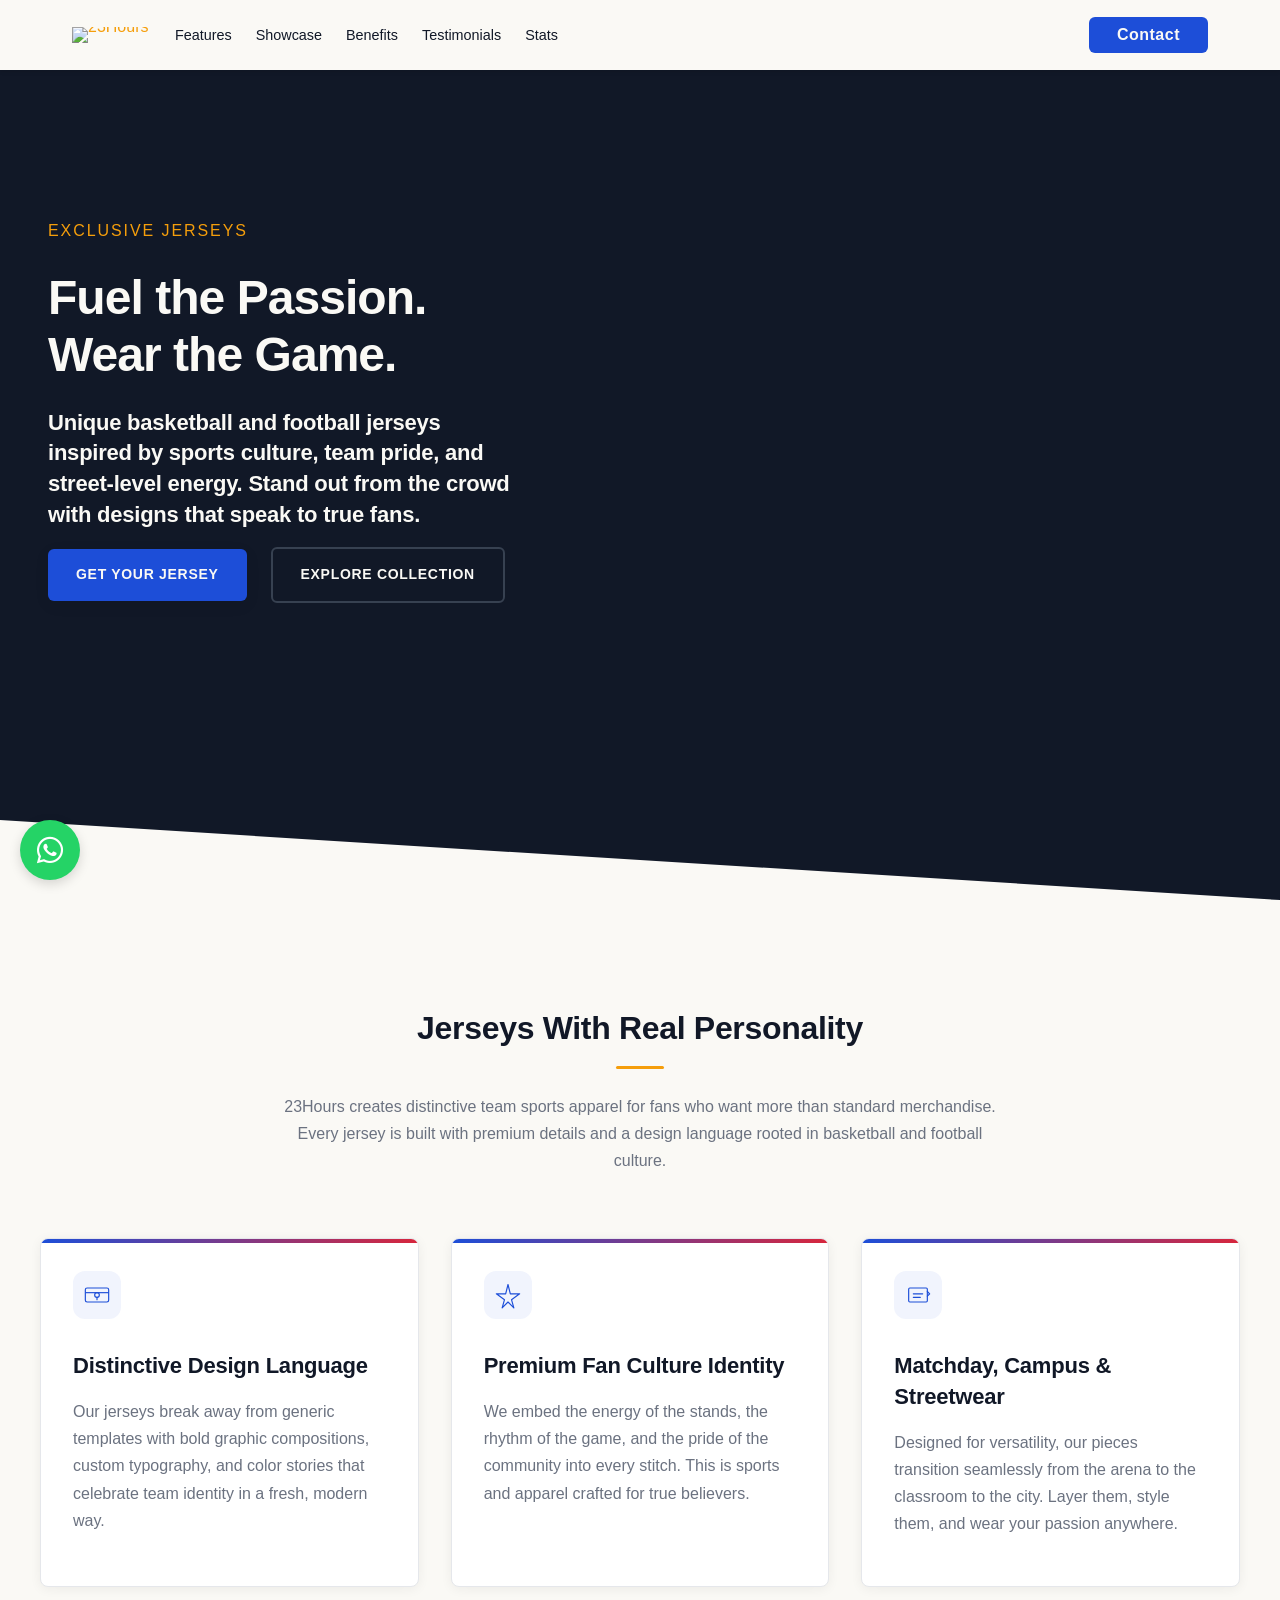
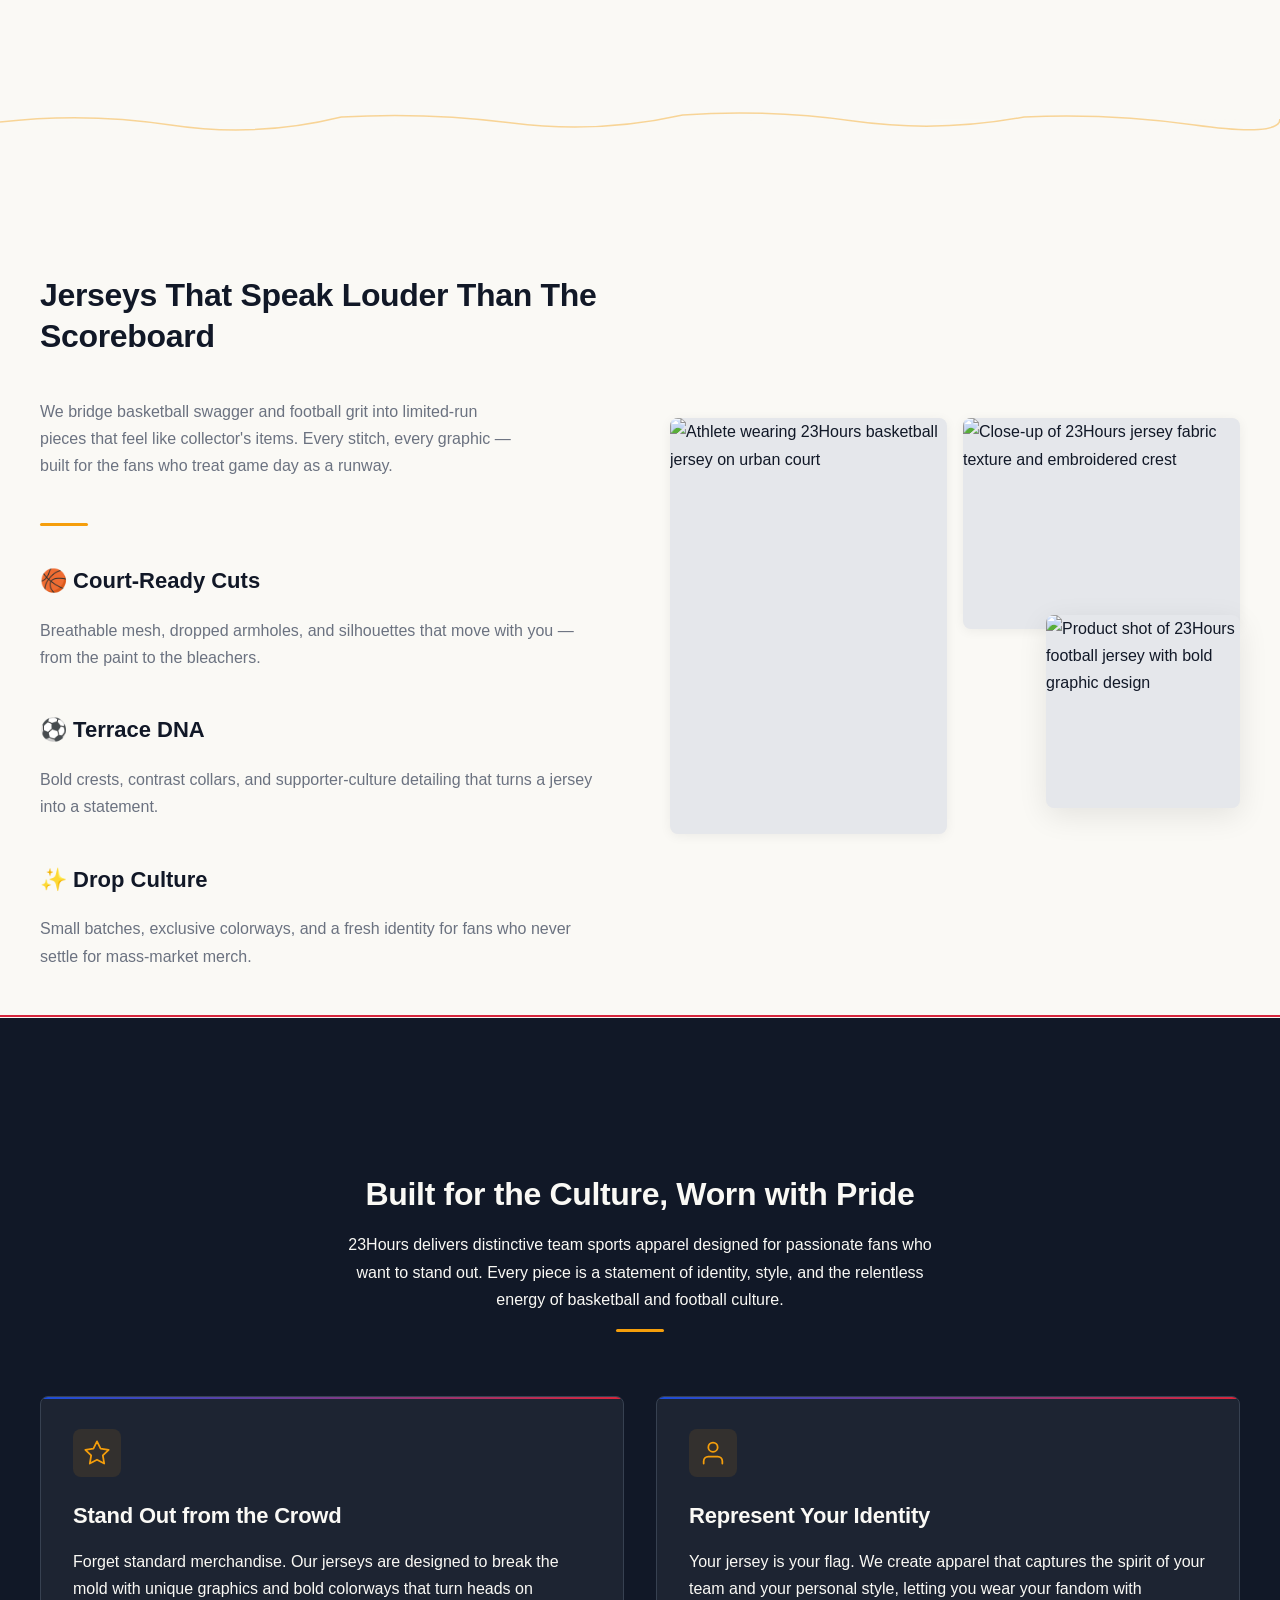
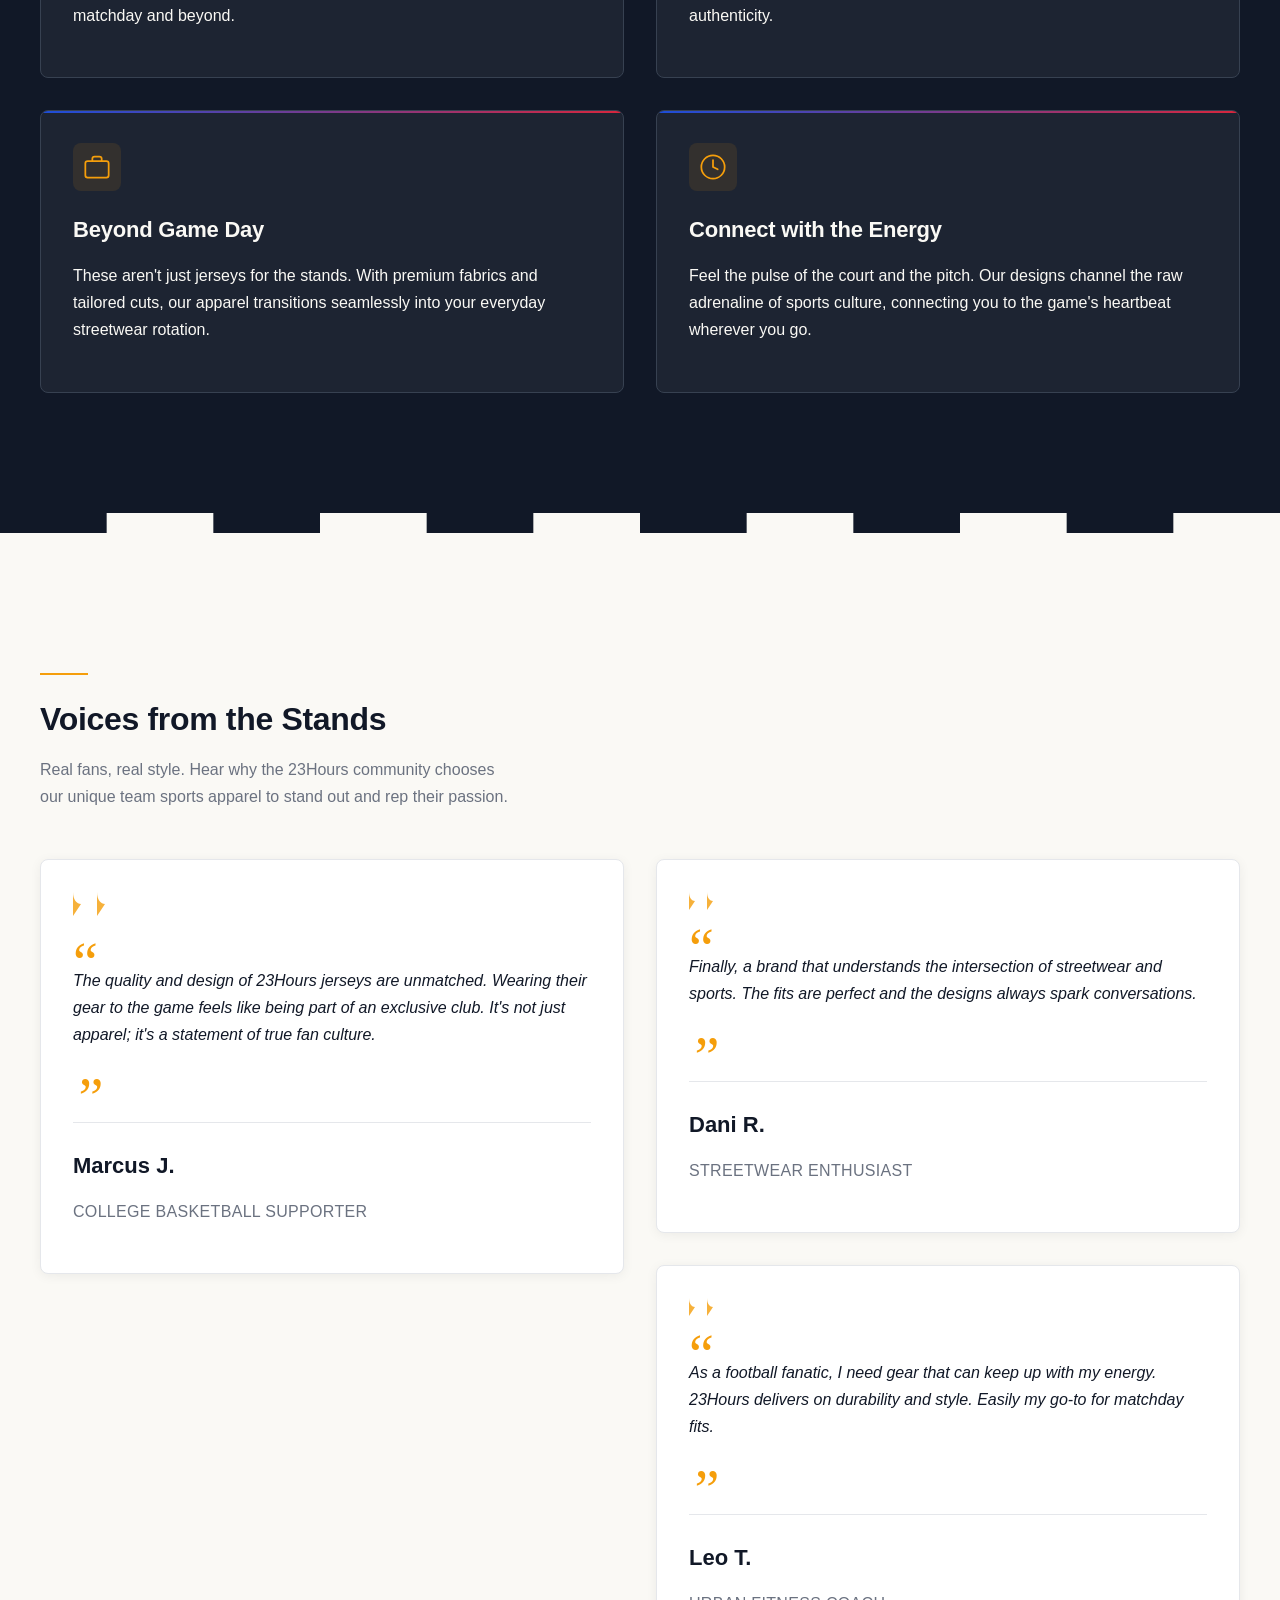
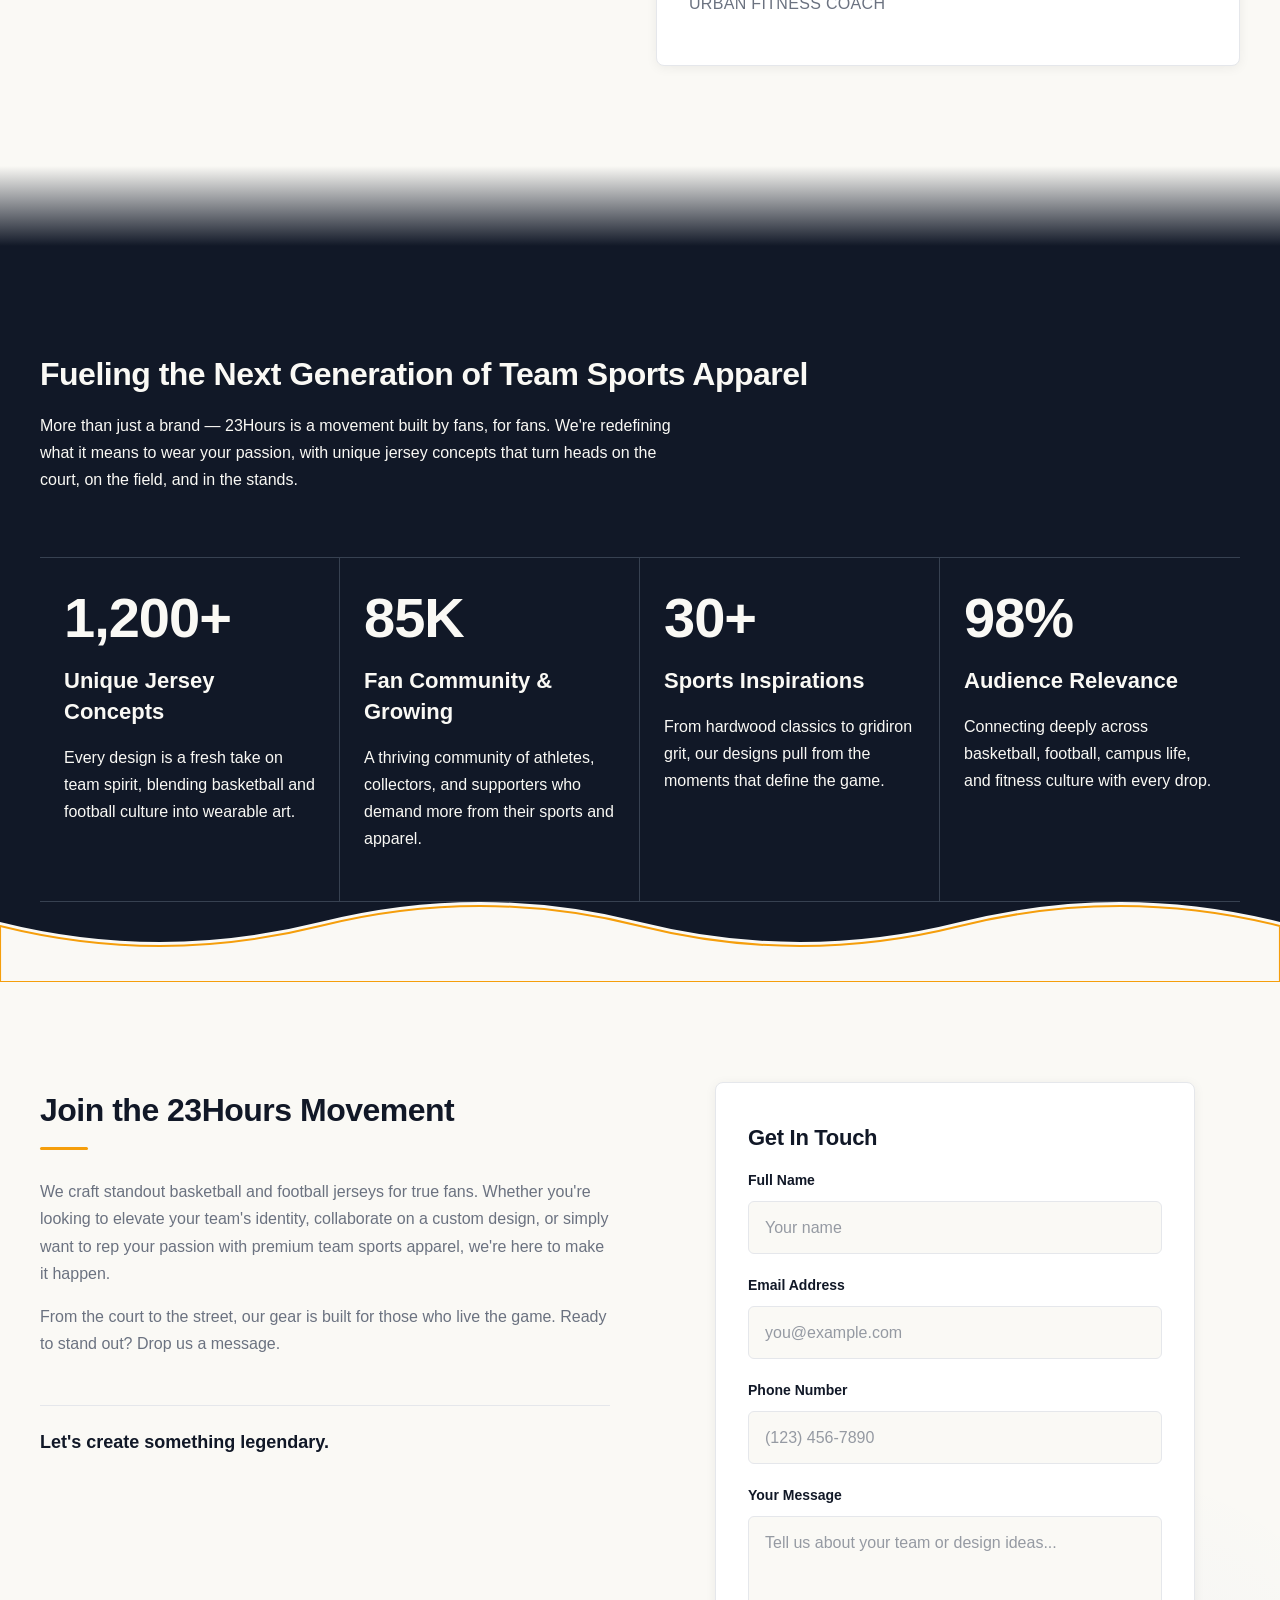
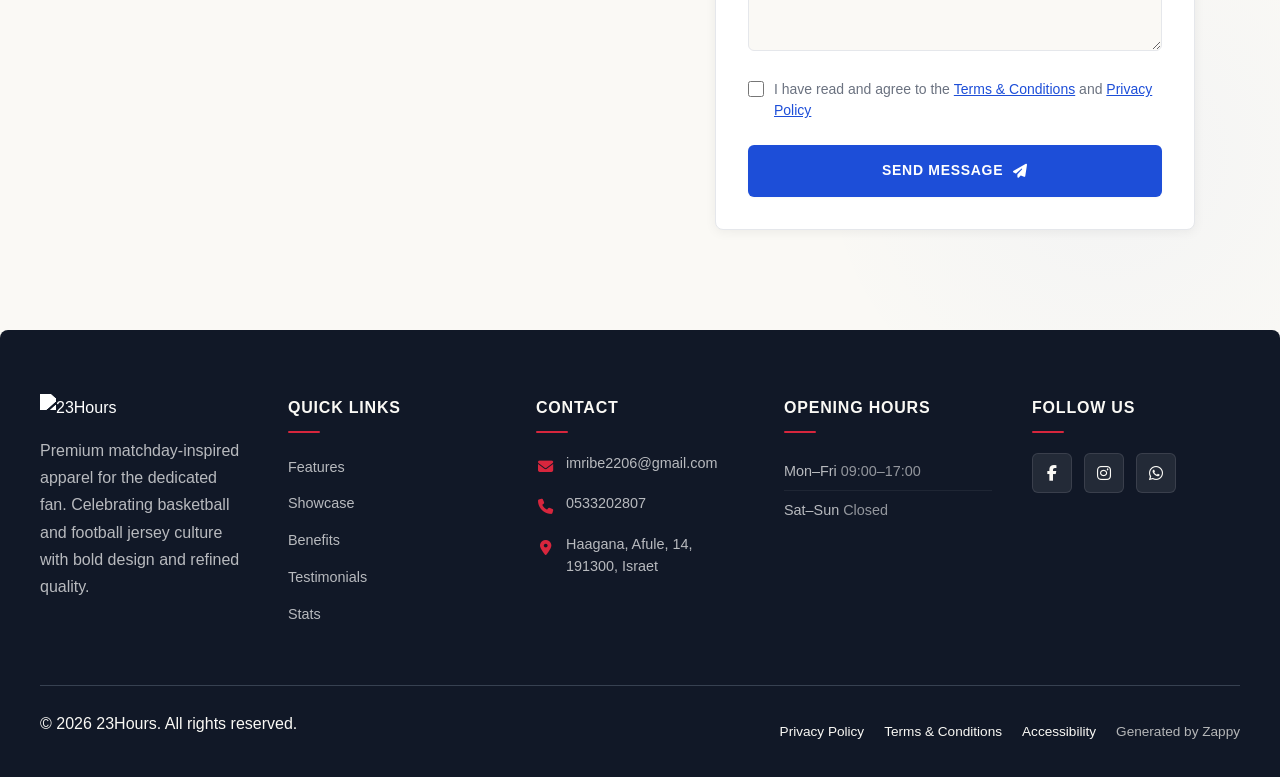
==== commit 3a25a6bc: "Background sync: Progressive GitHub Sync" ====
--- a/index.html
+++ b/index.html
@@ -352,16 +352,16 @@
   <nav class="navbar">
   <button class="mobile-toggle" id="mobileToggle" aria-label="Menu">
     <svg class="hamburger-icon" width="24" height="24" viewBox="0 0 24 24" fill="none">
-      <path d="M3 12h18M3 6h18M3 18h18" stroke="currentColor" stroke-width="2" stroke-linecap="round"/>
+      <path d="M3 12h18M3 6h18M3 18h18" stroke="currentColor" stroke-width="2" stroke-linecap="round"></path>
     </svg>
     <svg class="close-icon" width="24" height="24" viewBox="0 0 24 24" fill="none" style="display: none;">
-      <path d="M18 6L6 18M6 6l12 12" stroke="currentColor" stroke-width="2" stroke-linecap="round"/>
+      <path d="M18 6L6 18M6 6l12 12" stroke="currentColor" stroke-width="2" stroke-linecap="round"></path>
     </svg>
   </button>
   
-  <button class="phone-header-btn" data-phone="+1 (555) 123-4567" aria-label="Call">
+  <button class="phone-header-btn" data-phone="0533202807" aria-label="Call">
     <svg width="20" height="20" viewBox="0 0 24 24" fill="currentColor">
-      <path d="M22 16.92v3a2 2 0 0 1-2.18 2 19.79 19.79 0 0 1-8.63-3.07 19.5 19.5 0 0 1-6-6 19.79 19.79 0 0 1-3.07-8.67A2 2 0 0 1 4.11 2h3a2 2 0 0 1 2 1.72 12.84 12.84 0 0 0 .7 2.81 2 2 0 0 1-.45 2.11L8.09 9.91a16 16 0 0 0 6 6l1.27-1.27a2 2 0 0 1 2.11-.45 12.84 12.84 0 0 0 2.81.7A2 2 0 0 1 22 16.92z"/>
+      <path d="M22 16.92v3a2 2 0 0 1-2.18 2 19.79 19.79 0 0 1-8.63-3.07 19.5 19.5 0 0 1-6-6 19.79 19.79 0 0 1-3.07-8.67A2 2 0 0 1 4.11 2h3a2 2 0 0 1 2 1.72 12.84 12.84 0 0 0 .7 2.81 2 2 0 0 1-.45 2.11L8.09 9.91a16 16 0 0 0 6 6l1.27-1.27a2 2 0 0 1 2.11-.45 12.84 12.84 0 0 0 2.81.7A2 2 0 0 1 22 16.92z"></path>
     </svg>
   </button>
 
@@ -818,7 +818,7 @@
         const phoneLinks = document.querySelectorAll('a[href^="tel:"]');
         const phoneNumber = phoneLinks.length > 0 
           ? phoneLinks[0].getAttribute('href').replace('tel:', '')
-          : '[business_phone]';
+          : '0533202807';
         
         window.location.href = 'tel:' + phoneNumber;
         console.log('[Navbar] Phone button clicked');
@@ -850,7 +850,7 @@
 
   <div class="home-hero-divider-wrapper">
     <svg data-no-icon-edit="true" aria-hidden="true" viewBox="0 0 1200 80" preserveAspectRatio="none" xmlns="http://www.w3.org/2000/svg">
-      <path d="M0,80 L0,0 L1200,80 L1200,80 Z" fill="var(--bg-light)"/>
+      <path d="M0,80 L0,0 L1200,80 L1200,80 Z" fill="var(--bg-light)"></path>
     </svg>
   </div>
 </section>
@@ -870,10 +870,10 @@
       <article class="home-features-section__card">
         <div class="home-features-section__card-icon-wrapper">
           <svg class="home-features-section__card-icon" data-element-type="icon" data-icon-type="svg" viewBox="0 0 48 48" fill="none" xmlns="http://www.w3.org/2000/svg">
-            <rect x="4" y="12" width="40" height="24" rx="3" stroke="currentColor" stroke-width="2"/>
-            <path d="M4 20H44" stroke="currentColor" stroke-width="2"/>
-            <circle cx="24" cy="24" r="4" stroke="currentColor" stroke-width="2"/>
-            <path d="M24 28V32" stroke="currentColor" stroke-width="2" stroke-linecap="round"/>
+            <rect x="4" y="12" width="40" height="24" rx="3" stroke="currentColor" stroke-width="2"></rect>
+            <path d="M4 20H44" stroke="currentColor" stroke-width="2"></path>
+            <circle cx="24" cy="24" r="4" stroke="currentColor" stroke-width="2"></circle>
+            <path d="M24 28V32" stroke="currentColor" stroke-width="2" stroke-linecap="round"></path>
           </svg>
         </div>
         <h3 class="home-features-section__card-title">Distinctive Design Language</h3>
@@ -884,7 +884,7 @@
       <article class="home-features-section__card">
         <div class="home-features-section__card-icon-wrapper">
           <svg class="home-features-section__card-icon" data-element-type="icon" data-icon-type="svg" viewBox="0 0 48 48" fill="none" xmlns="http://www.w3.org/2000/svg">
-            <path d="M24 6L28 22H44L30 32L34 46L24 36L14 46L18 32L4 22H20L24 6Z" stroke="currentColor" stroke-width="2" stroke-linejoin="round"/>
+            <path d="M24 6L28 22H44L30 32L34 46L24 36L14 46L18 32L4 22H20L24 6Z" stroke="currentColor" stroke-width="2" stroke-linejoin="round"></path>
           </svg>
         </div>
         <h3 class="home-features-section__card-title">Premium Fan Culture Identity</h3>
@@ -895,10 +895,10 @@
       <article class="home-features-section__card">
         <div class="home-features-section__card-icon-wrapper">
           <svg class="home-features-section__card-icon" data-element-type="icon" data-icon-type="svg" viewBox="0 0 48 48" fill="none" xmlns="http://www.w3.org/2000/svg">
-            <rect x="8" y="12" width="32" height="24" rx="2" stroke="currentColor" stroke-width="2"/>
-            <path d="M16 22H32" stroke="currentColor" stroke-width="2" stroke-linecap="round"/>
-            <path d="M16 28H28" stroke="currentColor" stroke-width="2" stroke-linecap="round"/>
-            <path d="M40 18L44 22L40 26" stroke="currentColor" stroke-width="2" stroke-linecap="round" stroke-linejoin="round"/>
+            <rect x="8" y="12" width="32" height="24" rx="2" stroke="currentColor" stroke-width="2"></rect>
+            <path d="M16 22H32" stroke="currentColor" stroke-width="2" stroke-linecap="round"></path>
+            <path d="M16 28H28" stroke="currentColor" stroke-width="2" stroke-linecap="round"></path>
+            <path d="M40 18L44 22L40 26" stroke="currentColor" stroke-width="2" stroke-linecap="round" stroke-linejoin="round"></path>
           </svg>
         </div>
         <h3 class="home-features-section__card-title">Matchday, Campus &amp; Streetwear</h3>
@@ -912,12 +912,12 @@
     <svg data-no-icon-edit="true" viewBox="0 0 1200 80" preserveAspectRatio="none" xmlns="http://www.w3.org/2000/svg">
       <defs>
         <linearGradient id="home-features-wave-fill" x1="0%" y1="0%" x2="0%" y2="100%">
-          <stop offset="0%" stop-color="var(--bg-light)"/>
-          <stop offset="100%" stop-color="#F2F2F0"/>
+          <stop offset="0%" stop-color="var(--bg-light)"></stop>
+          <stop offset="100%" stop-color="#F2F2F0"></stop>
         </linearGradient>
       </defs>
-      <path d="M0,80 L0,35 Q80,25 160,38 T320,30 Q400,25 480,36 T640,28 Q720,22 800,34 T960,30 Q1040,26 1120,38 T1200,32 L1200,80 Z" fill="var(--bg-light)"/>
-      <path d="M0,35 Q80,25 160,38 T320,30 Q400,25 480,36 T640,28 Q720,22 800,34 T960,30 Q1040,26 1120,38 T1200,32" fill="var(--bg-light)" stroke="var(--accent)" stroke-width="1.5" opacity="0.4"/>
+      <path d="M0,80 L0,35 Q80,25 160,38 T320,30 Q400,25 480,36 T640,28 Q720,22 800,34 T960,30 Q1040,26 1120,38 T1200,32 L1200,80 Z" fill="var(--bg-light)"></path>
+      <path d="M0,35 Q80,25 160,38 T320,30 Q400,25 480,36 T640,28 Q720,22 800,34 T960,30 Q1040,26 1120,38 T1200,32" fill="var(--bg-light)" stroke="var(--accent)" stroke-width="1.5" opacity="0.4"></path>
     </svg>
   </div>
 </section>
@@ -973,9 +973,9 @@
   <div class="home-showcase-section__divider-wrapper" aria-hidden="true">
     <svg data-no-icon-edit="true" aria-hidden="true" viewBox="0 0 1200 80" preserveAspectRatio="none" xmlns="http://www.w3.org/2000/svg">
       <!-- Red edge line -->
-      <line x1="0" y1="30" x2="1200" y2="30" stroke="var(--secondary)" stroke-width="2"/>
+      <line x1="0" y1="30" x2="1200" y2="30" stroke="var(--secondary)" stroke-width="2"></line>
       <!-- Diagonal charcoal band filling bottom -->
-      <path d="M0,80 L0,32 L1200,32 L1200,80 Z" fill="var(--bg-dark)"/>
+      <path d="M0,80 L0,32 L1200,32 L1200,80 Z" fill="var(--bg-dark)"></path>
     </svg>
   </div>
 </section>
@@ -991,7 +991,7 @@
     <div class="home-benefits-section__grid">
       <div class="home-benefits-section__card">
         <div class="home-benefits-section__card-icon" data-element-type="icon" data-icon-type="svg">
-          <svg viewBox="0 0 24 24" fill="none" stroke="currentColor" stroke-width="1.5" stroke-linecap="round" stroke-linejoin="round"><path d="M12 2L15.09 8.26L22 9.27L17 14.14L18.18 21.02L12 17.77L5.82 21.02L7 14.14L2 9.27L8.91 8.26L12 2Z"/></svg>
+          <svg viewBox="0 0 24 24" fill="none" stroke="currentColor" stroke-width="1.5" stroke-linecap="round" stroke-linejoin="round"><path d="M12 2L15.09 8.26L22 9.27L17 14.14L18.18 21.02L12 17.77L5.82 21.02L7 14.14L2 9.27L8.91 8.26L12 2Z"></path></svg>
         </div>
         <h3 class="home-benefits-section__card-title">Stand Out from the Crowd</h3>
         <p class="home-benefits-section__card-text">Forget standard merchandise. Our jerseys are designed to break the mold with unique graphics and bold colorways that turn heads on matchday and beyond.</p>
@@ -999,7 +999,7 @@
 
       <div class="home-benefits-section__card">
         <div class="home-benefits-section__card-icon" data-element-type="icon" data-icon-type="svg">
-          <svg viewBox="0 0 24 24" fill="none" stroke="currentColor" stroke-width="1.5" stroke-linecap="round" stroke-linejoin="round"><path d="M20 21V19C20 16.7909 18.2091 15 16 15H8C5.79086 15 4 16.7909 4 19V21"/><circle cx="12" cy="7" r="4"/></svg>
+          <svg viewBox="0 0 24 24" fill="none" stroke="currentColor" stroke-width="1.5" stroke-linecap="round" stroke-linejoin="round"><path d="M20 21V19C20 16.7909 18.2091 15 16 15H8C5.79086 15 4 16.7909 4 19V21"></path><circle cx="12" cy="7" r="4"></circle></svg>
         </div>
         <h3 class="home-benefits-section__card-title">Represent Your Identity</h3>
         <p class="home-benefits-section__card-text">Your jersey is your flag. We create apparel that captures the spirit of your team and your personal style, letting you wear your fandom with authenticity.</p>
@@ -1007,7 +1007,7 @@
 
       <div class="home-benefits-section__card">
         <div class="home-benefits-section__card-icon" data-element-type="icon" data-icon-type="svg">
-          <svg viewBox="0 0 24 24" fill="none" stroke="currentColor" stroke-width="1.5" stroke-linecap="round" stroke-linejoin="round"><rect x="2" y="7" width="20" height="14" rx="2" ry="2"/><path d="M16 7V5C16 3.89543 15.1046 3 14 3H10C8.89543 3 8 3.89543 8 5V7"/></svg>
+          <svg viewBox="0 0 24 24" fill="none" stroke="currentColor" stroke-width="1.5" stroke-linecap="round" stroke-linejoin="round"><rect x="2" y="7" width="20" height="14" rx="2" ry="2"></rect><path d="M16 7V5C16 3.89543 15.1046 3 14 3H10C8.89543 3 8 3.89543 8 5V7"></path></svg>
         </div>
         <h3 class="home-benefits-section__card-title">Beyond Game Day</h3>
         <p class="home-benefits-section__card-text">These aren't just jerseys for the stands. With premium fabrics and tailored cuts, our apparel transitions seamlessly into your everyday streetwear rotation.</p>
@@ -1015,7 +1015,7 @@
 
       <div class="home-benefits-section__card">
         <div class="home-benefits-section__card-icon" data-element-type="icon" data-icon-type="svg">
-          <svg viewBox="0 0 24 24" fill="none" stroke="currentColor" stroke-width="1.5" stroke-linecap="round" stroke-linejoin="round"><circle cx="12" cy="12" r="10"/><path d="M12 6V12L16 14"/></svg>
+          <svg viewBox="0 0 24 24" fill="none" stroke="currentColor" stroke-width="1.5" stroke-linecap="round" stroke-linejoin="round"><circle cx="12" cy="12" r="10"></circle><path d="M12 6V12L16 14"></path></svg>
         </div>
         <h3 class="home-benefits-section__card-title">Connect with the Energy</h3>
         <p class="home-benefits-section__card-text">Feel the pulse of the court and the pitch. Our designs channel the raw adrenaline of sports culture, connecting you to the game's heartbeat wherever you go.</p>
@@ -1025,7 +1025,7 @@
 
   <div class="home-benefits-section__divider-wrapper" aria-hidden="true" data-no-icon-edit="true">
     <svg viewBox="0 0 1200 80" preserveAspectRatio="none" xmlns="http://www.w3.org/2000/svg">
-      <path d="M0,80 L0,40 L100,40 L100,20 L200,20 L200,40 L300,40 L300,20 L400,20 L400,40 L500,40 L500,20 L600,20 L600,40 L700,40 L700,20 L800,20 L800,40 L900,40 L900,20 L1000,20 L1000,40 L1100,40 L1100,20 L1200,20 L1200,80 Z" fill="var(--bg-light)"/>
+      <path d="M0,80 L0,40 L100,40 L100,20 L200,20 L200,40 L300,40 L300,20 L400,20 L400,40 L500,40 L500,20 L600,20 L600,40 L700,40 L700,20 L800,20 L800,40 L900,40 L900,20 L1000,20 L1000,40 L1100,40 L1100,20 L1200,20 L1200,80 Z" fill="var(--bg-light)"></path>
     </svg>
   </div>
 </section>
@@ -1045,7 +1045,7 @@
       <article class="home-testimonials-section__card home-testimonials-section__card--large">
         <div class="home-testimonials-section__card-quote-mark" aria-hidden="true">
           <svg data-element-type="icon" data-icon-type="svg" width="32" height="24" viewBox="0 0 32 24" fill="none" xmlns="http://www.w3.org/2000/svg">
-            <path d="M0 24L8 12C4 12 0 8 0 0V24ZM24 24L32 12C28 12 24 8 24 0V24Z" fill="currentColor"/>
+            <path d="M0 24L8 12C4 12 0 8 0 0V24ZM24 24L32 12C28 12 24 8 24 0V24Z" fill="currentColor"></path>
           </svg>
         </div>
         <blockquote class="home-testimonials-section__card-quote">
@@ -1061,7 +1061,7 @@
       <article class="home-testimonials-section__card home-testimonials-section__card--small">
         <div class="home-testimonials-section__card-quote-mark" aria-hidden="true">
           <svg data-element-type="icon" data-icon-type="svg" width="24" height="18" viewBox="0 0 24 18" fill="none" xmlns="http://www.w3.org/2000/svg">
-            <path d="M0 18L6 9C3 9 0 6 0 0V18ZM18 18L24 9C21 9 18 6 18 0V18Z" fill="currentColor"/>
+            <path d="M0 18L6 9C3 9 0 6 0 0V18ZM18 18L24 9C21 9 18 6 18 0V18Z" fill="currentColor"></path>
           </svg>
         </div>
         <blockquote class="home-testimonials-section__card-quote">
@@ -1077,7 +1077,7 @@
       <article class="home-testimonials-section__card home-testimonials-section__card--small">
         <div class="home-testimonials-section__card-quote-mark" aria-hidden="true">
           <svg data-element-type="icon" data-icon-type="svg" width="24" height="18" viewBox="0 0 24 18" fill="none" xmlns="http://www.w3.org/2000/svg">
-            <path d="M0 18L6 9C3 9 0 6 0 0V18ZM18 18L24 9C21 9 18 6 18 0V18Z" fill="currentColor"/>
+            <path d="M0 18L6 9C3 9 0 6 0 0V18ZM18 18L24 9C21 9 18 6 18 0V18Z" fill="currentColor"></path>
           </svg>
         </div>
         <blockquote class="home-testimonials-section__card-quote">
@@ -1096,11 +1096,11 @@
     <svg data-no-icon-edit="true" aria-hidden="true" viewBox="0 0 1200 80" preserveAspectRatio="none" xmlns="http://www.w3.org/2000/svg">
       <defs>
         <linearGradient id="testimonialFade" x1="0%" y1="0%" x2="0%" y2="100%">
-          <stop offset="0%" stop-color="var(--bg-light)" stop-opacity="1"/>
-          <stop offset="100%" stop-color="var(--bg-dark)" stop-opacity="1"/>
+          <stop offset="0%" stop-color="var(--bg-light)" stop-opacity="1"></stop>
+          <stop offset="100%" stop-color="var(--bg-dark)" stop-opacity="1"></stop>
         </linearGradient>
       </defs>
-      <rect x="0" y="0" width="1200" height="80" fill="url(#testimonialFade)"/>
+      <rect x="0" y="0" width="1200" height="80" fill="url(#testimonialFade)"></rect>
     </svg>
   </div>
 </section>
@@ -1136,8 +1136,8 @@
   </div>
   <div class="home-stats-section__divider-wrapper" data-no-icon-edit="true" aria-hidden="true">
     <svg viewBox="0 0 1200 80" preserveAspectRatio="none" xmlns="http://www.w3.org/2000/svg">
-      <path d="M0,80 L0,20 Q150,60 300,20 Q450,-20 600,20 Q750,60 900,20 Q1050,-20 1200,20 L1200,80 Z" fill="var(--bg-light)"/>
-      <path d="M0,80 L0,24 Q150,64 300,24 Q450,-16 600,24 Q750,64 900,24 Q1050,-16 1200,24 L1200,80 Z" fill="var(--bg-light)" stroke="var(--accent)" stroke-width="2"/>
+      <path d="M0,80 L0,20 Q150,60 300,20 Q450,-20 600,20 Q750,60 900,20 Q1050,-20 1200,20 L1200,80 Z" fill="var(--bg-light)"></path>
+      <path d="M0,80 L0,24 Q150,64 300,24 Q450,-16 600,24 Q750,64 900,24 Q1050,-16 1200,24 L1200,80 Z" fill="var(--bg-light)" stroke="var(--accent)" stroke-width="2"></path>
     </svg>
   </div>
 </section>
@@ -1167,11 +1167,11 @@
                 <form class="contact-form">
                     <div class="home-contact-section__form-group">
                         <label for="name" class="home-contact-section__label">Full Name</label>
-                        <input type="text" id="name" name="name" class="home-contact-section__input" placeholder="Your name" required>
+                        <input type="text" id="name" name="name" class="home-contact-section__input" placeholder="Your name" required="">
                     </div>
                     <div class="home-contact-section__form-group">
                         <label for="email" class="home-contact-section__label">Email Address</label>
-                        <input type="email" id="email" name="email" class="home-contact-section__input" placeholder="you@example.com" required>
+                        <input type="email" id="email" name="email" class="home-contact-section__input" placeholder="you@example.com" required="">
                     </div>
                     <div class="home-contact-section__form-group">
                         <label for="phone" class="home-contact-section__label">Phone Number</label>
@@ -1179,12 +1179,12 @@
                     </div>
                     <div class="home-contact-section__form-group">
                         <label for="message" class="home-contact-section__label">Your Message</label>
-                        <textarea id="message" name="message" class="home-contact-section__textarea" rows="4" placeholder="Tell us about your team or design ideas..." required></textarea>
+                        <textarea id="message" name="message" class="home-contact-section__textarea" rows="4" placeholder="Tell us about your team or design ideas..." required=""></textarea>
                     </div>
                     
                     <div class="privacy-consent">
                         <label class="privacy-consent-label">
-                            <input type="checkbox" name="privacy_consent" class="privacy-consent-checkbox" required>
+                            <input type="checkbox" name="privacy_consent" class="privacy-consent-checkbox" required="">
                             <span>I have read and agree to the <a href="/terms" target="_blank">Terms &amp; Conditions</a> and <a href="/privacy" target="_blank">Privacy Policy</a></span>
                         </label>
                     </div>
@@ -1227,25 +1227,22 @@
         <ul class="footer-contact">
           <li>
             <span class="contact-icon"><i class="fas fa-envelope"></i></span>
-            <span class="contact-text"><a href="mailto:[business_email]">[business_email]</a></span>
+            <span class="contact-text"><a href="mailto:imribe2206@gmail.com">imribe2206@gmail.com</a></span>
           </li>
           <li>
             <span class="contact-icon"><i class="fas fa-phone"></i></span>
-            <span class="contact-text"><a href="tel:[business_phone]">[business_phone]</a></span>
+            <span class="contact-text"><a href="tel:0533202807">0533202807</a></span>
           </li>
           <li><a href="/"><span class="contact-icon"><i class="fas fa-map-marker-alt"></i></span>
-            <span class="contact-text">[business_address]</span></a></li>
+            <span class="contact-text">Haagana, Afule, 14, 191300, Israet</span></a></li>
         </ul>
       </div>
 
       <!-- Business Hours -->
       <div class="footer-col footer-hours-col">
         <h4>Opening Hours</h4>
-        <ul class="footer-hours">
-          <li><a href="/"><span class="hours-day">Mon–Fri</span> <span class="hours-time">09:00–18:00</span></a></li>
-          <li><a href="/"><span class="hours-day">Sat</span> <span class="hours-time">09:00–13:00</span></a></li>
-          <li><a href="/"><span class="hours-day">Sun</span> <span class="hours-time">Closed</span></a></li>
-        </ul>
+        <ul class="footer-hours"><li><a href="/"><span class="hours-day">Mon–Fri</span> <span class="hours-time">09:00–17:00</span></a></li>
+<li><a href="/"><span class="hours-day">Sat–Sun</span> <span class="hours-time">Closed</span></a></li></ul>
       </div>
 
       <!-- Social Media -->
@@ -1274,7 +1271,7 @@
   </div>
 </footer>
   
-  <a href="https://wa.me/[whatsapp_handle]" class="whatsapp-float" aria-label="WhatsApp">
+  <a href="https://wa.me/0533202807" class="whatsapp-float" aria-label="WhatsApp">
     <i class="fab fa-whatsapp"></i>
   </a>
   
